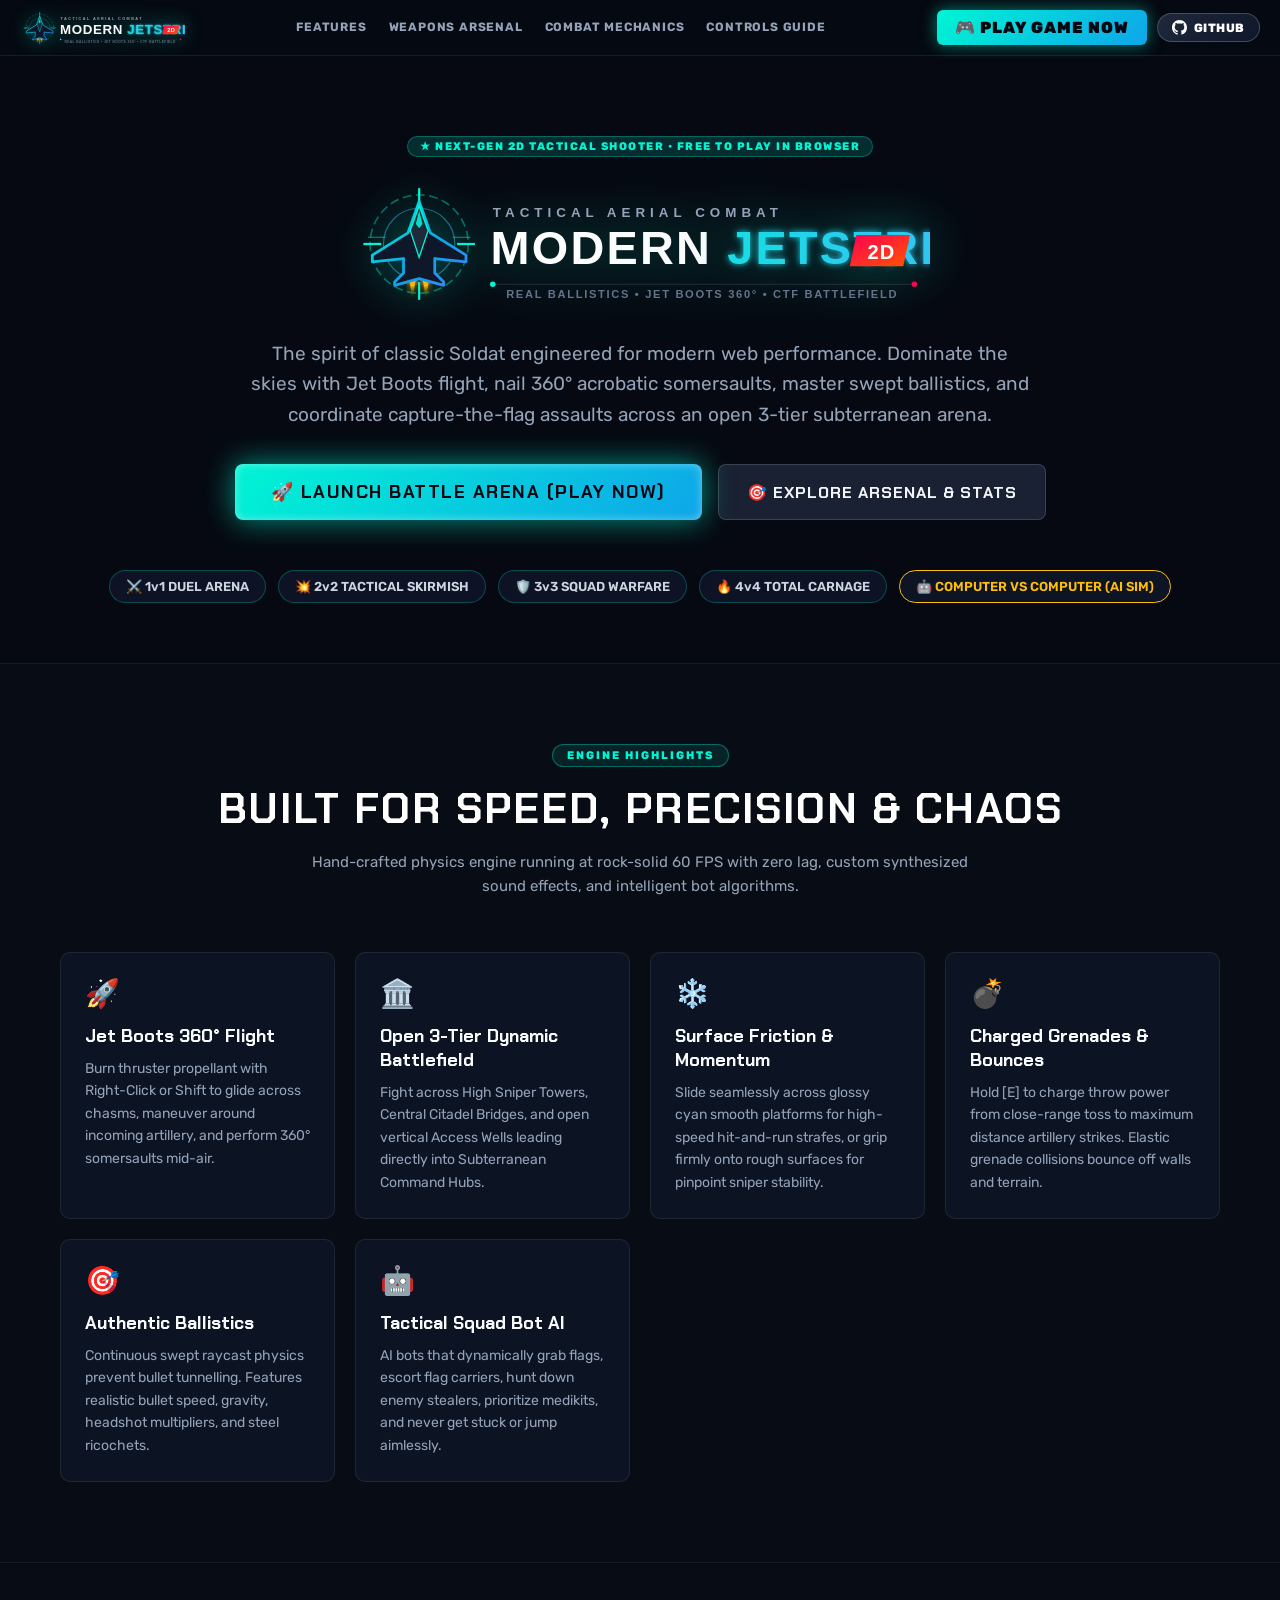
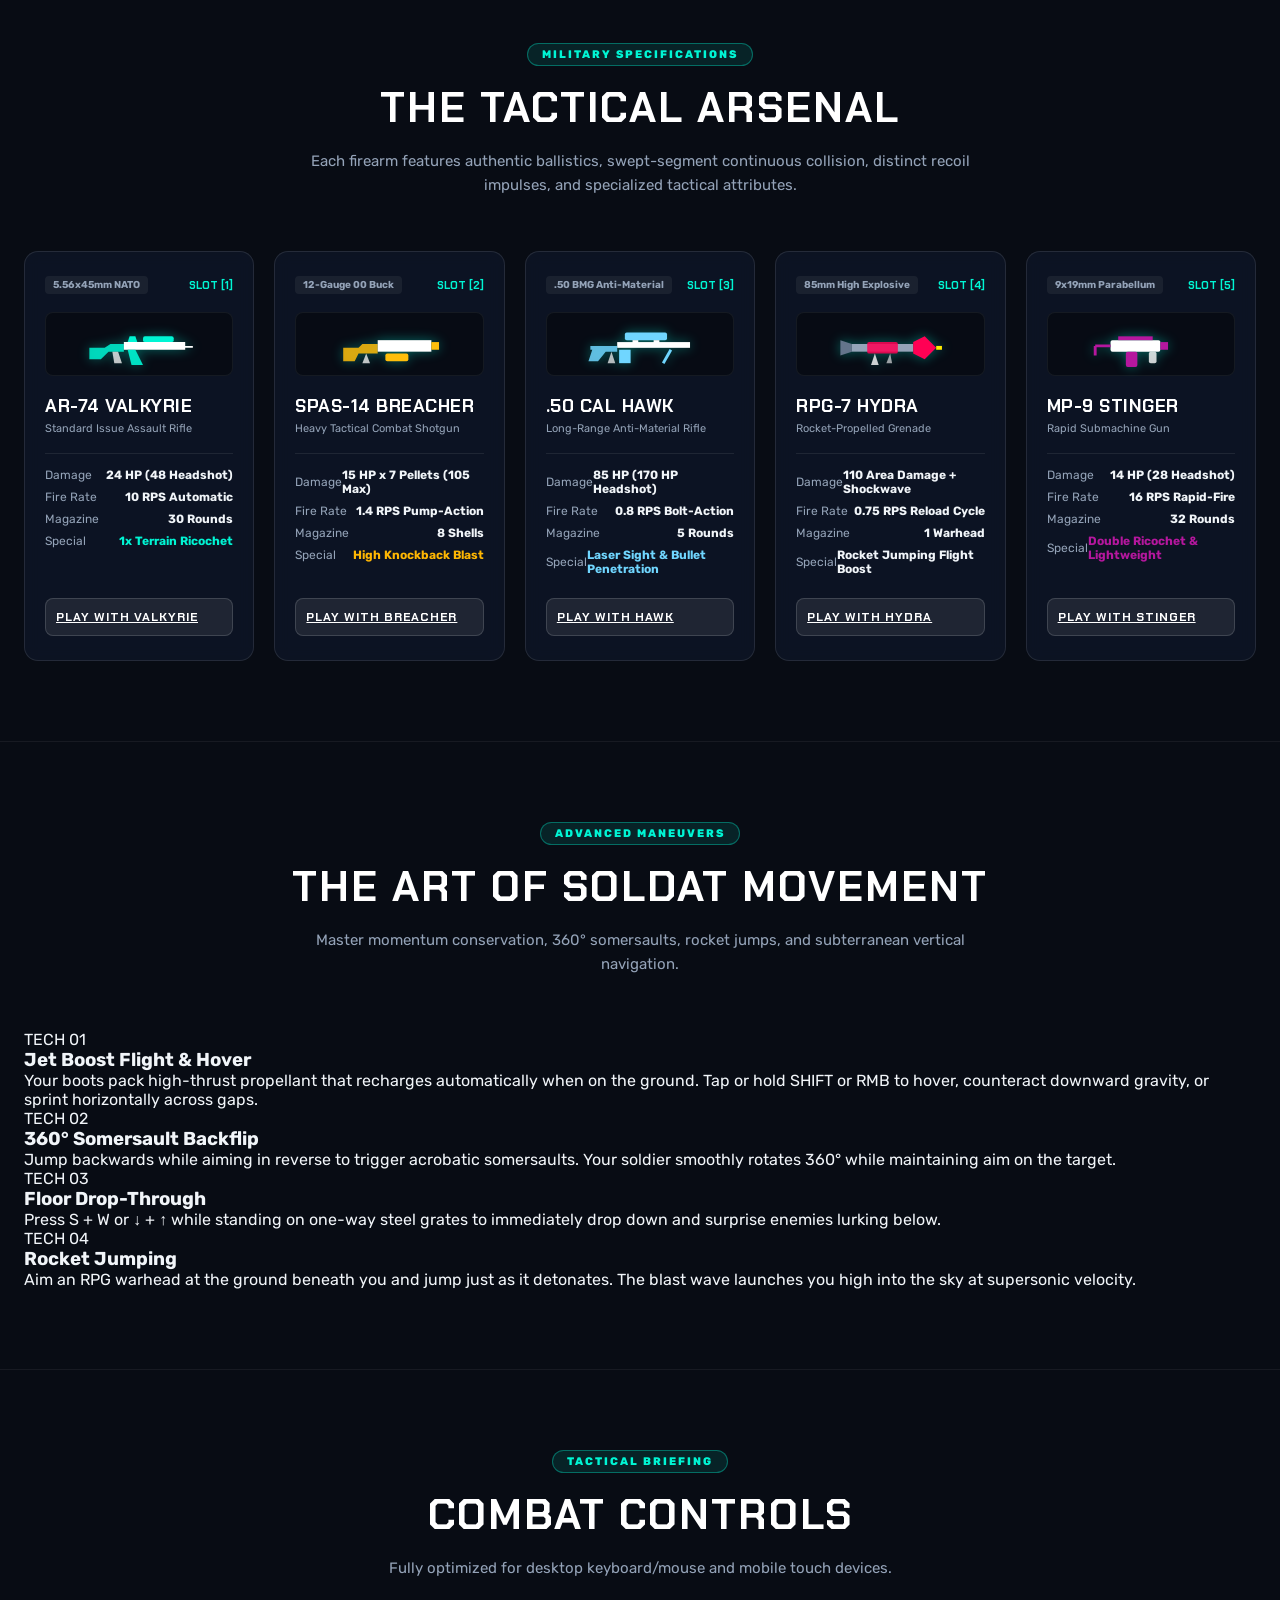
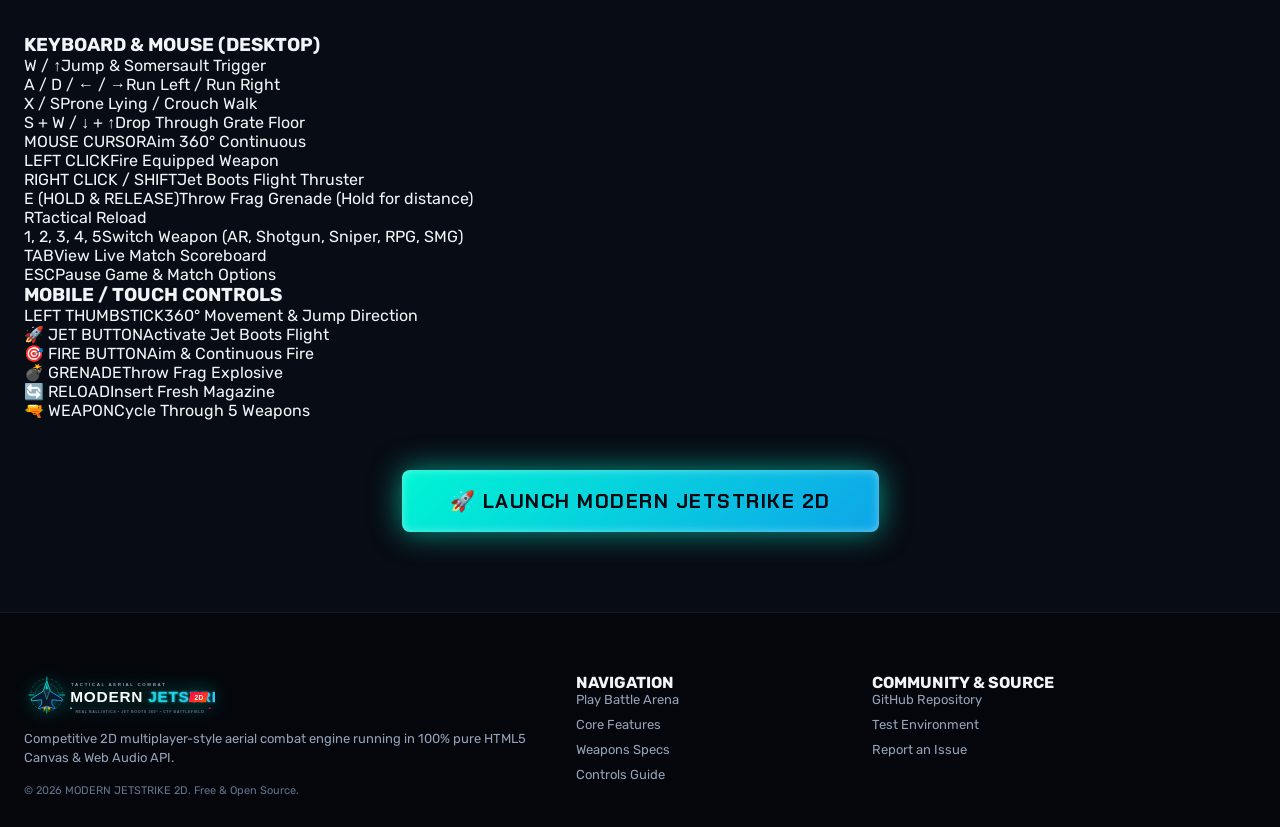
==== index.html @ 0e0c7973 "deploy: update with 5 living maps, flamethrower, foliage, dynamic crates, compact war room" ====
<!DOCTYPE html>
<html lang="en" dir="ltr">
  <head>
    <meta charset="UTF-8" />
    <meta name="viewport" content="width=device-width, initial-scale=1.0, maximum-scale=1.0, user-scalable=no" />
    <title>MODERN JETSTRIKE 2D | Official Home & Tactical CTF Portal</title>
    <meta name="description" content="Modern Jetstrike 2D: Fast-paced competitive 2D tactical shooter inspired by Soldat. Jet Boots flight, 360° somersaults, authentic ballistics, 3-tier subterranean arena, and squad CTF warfare." />
    <!-- Open Graph for Social & GitHub Sharing -->
    <meta property="og:title" content="MODERN JETSTRIKE 2D | Fast-Paced Tactical 2D CTF" />
    <meta property="og:description" content="Experience adrenaline-pumping 2D aerial combat with jet boots, real ballistics, dynamic grenade physics, and autonomous squad AI. Play instantly in browser." />
    <meta property="og:type" content="website" />
    <meta name="theme-color" content="#060911" />
    <link rel="icon" type="image/svg+xml" href="./favicon.svg" />
    <link rel="stylesheet" crossorigin href="./assets/style-Bw9QqUXB.css">
  </head>
  <body>
    <!-- Global Sticky Navigation Bar -->
    <header class="site-header">
      <div class="header-container">
        <a href="./index.html" class="brand-link" title="Modern Jetstrike 2D Portal">
          <img src="./modern-jetstrike-logo.svg" alt="Modern Jetstrike 2D" class="header-logo-img" />
        </a>

        <nav class="site-nav">
          <a href="#features" class="nav-link">FEATURES</a>
          <a href="#arsenal" class="nav-link">WEAPONS ARSENAL</a>
          <a href="#mechanics" class="nav-link">COMBAT MECHANICS</a>
          <a href="#controls" class="nav-link">CONTROLS GUIDE</a>
        </nav>

        <div class="header-actions">
          <a href="./play.html" class="play-now-header-btn" title="Launch Dedicated Game Arena">
            <span>🎮 PLAY GAME NOW</span>
          </a>
          <a href="https://github.com" target="_blank" rel="noopener noreferrer" class="github-pill" title="GitHub Project Repository">
            <svg class="gh-icon" viewBox="0 0 16 16" width="15" height="15" fill="currentColor">
              <path d="M8 0C3.58 0 0 3.58 0 8c0 3.54 2.29 6.53 5.47 7.59.4.07.55-.17.55-.38 0-.19-.01-.82-.01-1.49-2.01.37-2.53-.49-2.69-.94-.09-.23-.48-.94-.82-1.13-.28-.15-.68-.52-.01-.53.63-.01 1.08.58 1.23.82.72 1.21 1.87.87 2.33.66.07-.52.28-.87.51-1.07-1.78-.2-3.64-.89-3.64-3.95 0-.87.31-1.59.82-2.15-.08-.2-.36-1.02.08-2.12 0 0 .67-.21 2.2.82.64-.18 1.32-.27 2-.27.68 0 1.36.09 2 .27 1.53-1.04 2.2-.82 2.2-.82.44 1.1.16 1.92.08 2.12.51.56.82 1.27.82 2.15 0 3.07-1.87 3.75-3.65 3.95.29.25.54.73.54 1.48 0 1.07-.01 1.93-.01 2.2 0 .21.15.46.55.38A8.013 8.013 0 0016 8c0-4.42-3.58-8-8-8z"/>
            </svg>
            <span>GITHUB</span>
          </a>
        </div>
      </div>
    </header>

    <main id="app">
      <!-- HERO MARKETING SECTION -->
      <section class="portal-hero">
        <div class="badge-tag" style="margin-bottom: 20px;">★ NEXT-GEN 2D TACTICAL SHOOTER • FREE TO PLAY IN BROWSER</div>
        <div class="hero-brand-logo-wrap">
          <img src="./modern-jetstrike-logo.svg" alt="Modern Jetstrike 2D Logo" class="hero-main-logo" />
        </div>
        <p class="hero-subheading">
          The spirit of classic Soldat engineered for modern web performance. Dominate the skies with Jet Boots flight, nail 360° acrobatic somersaults, master swept ballistics, and coordinate capture-the-flag assaults across an open 3-tier subterranean arena.
        </p>

        <div class="hero-cta-group">
          <a href="./play.html" class="hero-play-cta">
            <span>🚀 LAUNCH BATTLE ARENA (PLAY NOW)</span>
          </a>
          <a href="#arsenal" class="hero-sec-cta">
            <span>🎯 EXPLORE ARSENAL & STATS</span>
          </a>
        </div>

        <div class="quick-launch-grid">
          <a href="./play.html" class="quick-chip">⚔️ 1v1 DUEL ARENA</a>
          <a href="./play.html" class="quick-chip">💥 2v2 TACTICAL SKIRMISH</a>
          <a href="./play.html" class="quick-chip">🛡️ 3v3 SQUAD WARFARE</a>
          <a href="./play.html" class="quick-chip">🔥 4v4 TOTAL CARNAGE</a>
          <a href="./play.html?mode=cvc" class="quick-chip" style="border-color: #ffbe0b; color: #ffbe0b;">🤖 COMPUTER VS COMPUTER (AI SIM)</a>
        </div>
      </section>

      <!-- SECTION 1: CORE FEATURES -->
      <section id="features" class="portal-section">
        <div class="section-inner">
          <div class="section-header">
            <span class="section-tag">ENGINE HIGHLIGHTS</span>
            <h2 class="section-title">BUILT FOR SPEED, PRECISION & CHAOS</h2>
            <p class="section-desc">Hand-crafted physics engine running at rock-solid 60 FPS with zero lag, custom synthesized sound effects, and intelligent bot algorithms.</p>
          </div>

          <div class="features-grid">
            <div class="feature-box">
              <div class="feature-icon-badge">🚀</div>
              <h3>Jet Boots 360° Flight</h3>
              <p>Burn thruster propellant with Right-Click or Shift to glide across chasms, maneuver around incoming artillery, and perform 360° somersaults mid-air.</p>
            </div>

            <div class="feature-box">
              <div class="feature-icon-badge">🏛️</div>
              <h3>Open 3-Tier Dynamic Battlefield</h3>
              <p>Fight across High Sniper Towers, Central Citadel Bridges, and open vertical Access Wells leading directly into Subterranean Command Hubs.</p>
            </div>

            <div class="feature-box">
              <div class="feature-icon-badge">❄️</div>
              <h3>Surface Friction & Momentum</h3>
              <p>Slide seamlessly across glossy cyan smooth platforms for high-speed hit-and-run strafes, or grip firmly onto rough surfaces for pinpoint sniper stability.</p>
            </div>

            <div class="feature-box">
              <div class="feature-icon-badge">💣</div>
              <h3>Charged Grenades & Bounces</h3>
              <p>Hold [E] to charge throw power from close-range toss to maximum distance artillery strikes. Elastic grenade collisions bounce off walls and terrain.</p>
            </div>

            <div class="feature-box">
              <div class="feature-icon-badge">🎯</div>
              <h3>Authentic Ballistics</h3>
              <p>Continuous swept raycast physics prevent bullet tunnelling. Features realistic bullet speed, gravity, headshot multipliers, and steel ricochets.</p>
            </div>

            <div class="feature-box">
              <div class="feature-icon-badge">🤖</div>
              <h3>Tactical Squad Bot AI</h3>
              <p>AI bots that dynamically grab flags, escort flag carriers, hunt down enemy stealers, prioritize medikits, and never get stuck or jump aimlessly.</p>
            </div>
          </div>
        </div>
      </section>

      <!-- SECTION 2: WEAPONS ARSENAL & BALLISTICS -->
      <section id="arsenal" class="portal-section">
        <div class="section-inner">
          <div class="section-header">
            <span class="section-tag">MILITARY SPECIFICATIONS</span>
            <h2 class="section-title">THE TACTICAL ARSENAL</h2>
            <p class="section-desc">Each firearm features authentic ballistics, swept-segment continuous collision, distinct recoil impulses, and specialized tactical attributes.</p>
          </div>

          <div class="arsenal-cards-grid">
            <!-- Weapon 1: Assault -->
            <div class="arsenal-showcase-card" data-weapon="assault">
              <div class="card-top">
                <span class="caliber-tag">5.56x45mm NATO</span>
                <span class="slot-badge">SLOT [1]</span>
              </div>
              <div class="card-logo-display">
                <svg class="showcase-svg assault-svg" viewBox="0 0 60 24" fill="none" xmlns="http://www.w3.org/2000/svg">
                  <path d="M4 14 L12 14 L15 12 L22 12 L22 16 L14 16 L10 20 L4 20 Z" fill="#00f5d4" opacity="0.85" />
                  <path d="M22 11 L54 11 L54 13 L58 13 L58 14 L54 14 L54 15 L22 15 Z" fill="#ffffff" />
                  <rect x="32" y="8" width="16" height="3" rx="1" fill="#00f5d4" />
                  <path d="M28 15 L32 23 L26 23 L24 15 Z" fill="#00f5d4" opacity="0.9" />
                  <path d="M19 16 L21 22 L17 22 L16 16 Z" fill="#ffffff" opacity="0.75" />
                  <path d="M24 11 L25 8 L28 8 L29 11 Z" fill="#00f5d4" />
                </svg>
              </div>
              <h3 class="wep-title">AR-74 VALKYRIE</h3>
              <p class="wep-type">Standard Issue Assault Rifle</p>
              <div class="specs-list">
                <div class="spec-row"><span>Damage</span><strong>24 HP (48 Headshot)</strong></div>
                <div class="spec-row"><span>Fire Rate</span><strong>10 RPS Automatic</strong></div>
                <div class="spec-row"><span>Magazine</span><strong>30 Rounds</strong></div>
                <div class="spec-row"><span>Special</span><strong class="highlight-cyan">1x Terrain Ricochet</strong></div>
              </div>
              <a href="./play.html" class="arsenal-select-btn">PLAY WITH VALKYRIE</a>
            </div>

            <!-- Weapon 2: Shotgun -->
            <div class="arsenal-showcase-card" data-weapon="shotgun">
              <div class="card-top">
                <span class="caliber-tag">12-Gauge 00 Buck</span>
                <span class="slot-badge">SLOT [2]</span>
              </div>
              <div class="card-logo-display">
                <svg class="showcase-svg shotgun-svg" viewBox="0 0 60 24" fill="none" xmlns="http://www.w3.org/2000/svg">
                  <path d="M6 14 L14 14 L16 12 L24 12 L24 17 L14 17 L12 21 L6 21 Z" fill="#ffbe0b" opacity="0.85" />
                  <rect x="24" y="10" width="28" height="6" fill="#ffffff" />
                  <rect x="28" y="17" width="12" height="4" rx="1" fill="#ffbe0b" />
                  <path d="M18 17 L20 22 L16 22 Z" fill="#ffffff" opacity="0.75" />
                  <rect x="52" y="11" width="4" height="4" fill="#ffbe0b" />
                </svg>
              </div>
              <h3 class="wep-title">SPAS-14 BREACHER</h3>
              <p class="wep-type">Heavy Tactical Combat Shotgun</p>
              <div class="specs-list">
                <div class="spec-row"><span>Damage</span><strong>15 HP x 7 Pellets (105 Max)</strong></div>
                <div class="spec-row"><span>Fire Rate</span><strong>1.4 RPS Pump-Action</strong></div>
                <div class="spec-row"><span>Magazine</span><strong>8 Shells</strong></div>
                <div class="spec-row"><span>Special</span><strong class="highlight-amber">High Knockback Blast</strong></div>
              </div>
              <a href="./play.html" class="arsenal-select-btn">PLAY WITH BREACHER</a>
            </div>

            <!-- Weapon 3: Sniper -->
            <div class="arsenal-showcase-card" data-weapon="sniper">
              <div class="card-top">
                <span class="caliber-tag">.50 BMG Anti-Material</span>
                <span class="slot-badge">SLOT [3]</span>
              </div>
              <div class="card-logo-display">
                <svg class="showcase-svg sniper-svg" viewBox="0 0 60 24" fill="none" xmlns="http://www.w3.org/2000/svg">
                  <rect x="18" y="11" width="38" height="3" fill="#ffffff" />
                  <path d="M4 13 L18 13 L18 16 L12 16 L8 21 L3 21 L5 15 L4 15 Z" fill="#70d6ff" opacity="0.85" />
                  <rect x="19" y="15" width="6" height="7" fill="#70d6ff" />
                  <path d="M15 16 L17 22 L13 22 Z" fill="#ffffff" opacity="0.7" />
                  <rect x="22" y="6" width="22" height="4" rx="1" fill="#70d6ff" />
                  <rect x="26" y="10" width="3" height="2" fill="#ffffff" />
                  <rect x="37" y="10" width="3" height="2" fill="#ffffff" />
                  <line x1="46" y1="15" x2="42" y2="22" stroke="#70d6ff" stroke-width="1.5" />
                </svg>
              </div>
              <h3 class="wep-title">.50 CAL HAWK</h3>
              <p class="wep-type">Long-Range Anti-Material Rifle</p>
              <div class="specs-list">
                <div class="spec-row"><span>Damage</span><strong>85 HP (170 HP Headshot)</strong></div>
                <div class="spec-row"><span>Fire Rate</span><strong>0.8 RPS Bolt-Action</strong></div>
                <div class="spec-row"><span>Magazine</span><strong>5 Rounds</strong></div>
                <div class="spec-row"><span>Special</span><strong class="highlight-blue">Laser Sight & Bullet Penetration</strong></div>
              </div>
              <a href="./play.html" class="arsenal-select-btn">PLAY WITH HAWK</a>
            </div>

            <!-- Weapon 4: Rocket -->
            <div class="arsenal-showcase-card" data-weapon="rocket">
              <div class="card-top">
                <span class="caliber-tag">85mm High Explosive</span>
                <span class="slot-badge">SLOT [4]</span>
              </div>
              <div class="card-logo-display">
                <svg class="showcase-svg rocket-svg" viewBox="0 0 60 24" fill="none" xmlns="http://www.w3.org/2000/svg">
                  <path d="M4 10 L10 12 L10 16 L4 18 Z" fill="#64748b" />
                  <rect x="10" y="12" width="32" height="4" fill="#94a3b8" />
                  <rect x="18" y="11" width="16" height="6" rx="1" fill="#ff0054" opacity="0.85" />
                  <path d="M22 17 L24 23 L20 23 Z" fill="#ffffff" opacity="0.8" />
                  <path d="M30 17 L31 22 L28 22 Z" fill="#ffffff" opacity="0.6" />
                  <path d="M42 11 L48 8 L54 14 L48 20 L42 17 Z" fill="#ff0054" />
                  <rect x="54" y="13" width="3" height="2" fill="#ffea00" />
                </svg>
              </div>
              <h3 class="wep-title">RPG-7 HYDRA</h3>
              <p class="wep-type">Rocket-Propelled Grenade</p>
              <div class="specs-list">
                <div class="spec-row"><span>Damage</span><strong>110 Area Damage + Shockwave</strong></div>
                <div class="spec-row"><span>Fire Rate</span><strong>0.75 RPS Reload Cycle</strong></div>
                <div class="spec-row"><span>Magazine</span><strong>1 Warhead</strong></div>
                <div class="spec-row"><span>Special</span><strong class="highlight-pink">Rocket Jumping Flight Boost</strong></div>
              </div>
              <a href="./play.html" class="arsenal-select-btn">PLAY WITH HYDRA</a>
            </div>

            <!-- Weapon 5: SMG -->
            <div class="arsenal-showcase-card" data-weapon="smg">
              <div class="card-top">
                <span class="caliber-tag">9x19mm Parabellum</span>
                <span class="slot-badge">SLOT [5]</span>
              </div>
              <div class="card-logo-display">
                <svg class="showcase-svg smg-svg" viewBox="0 0 60 24" fill="none" xmlns="http://www.w3.org/2000/svg">
                  <rect x="14" y="10" width="26" height="6" rx="1" fill="#ffffff" />
                  <rect x="18" y="8" width="18" height="2" fill="#b5179e" />
                  <path d="M6 13 L14 13 M6 13 L6 18" stroke="#b5179e" stroke-width="1.5" />
                  <rect x="22" y="16" width="6" height="8" rx="1" fill="#b5179e" />
                  <rect x="34" y="16" width="4" height="6" rx="1" fill="#ffffff" opacity="0.8" />
                  <rect x="40" y="11" width="4" height="4" fill="#b5179e" />
                </svg>
              </div>
              <h3 class="wep-title">MP-9 STINGER</h3>
              <p class="wep-type">Rapid Submachine Gun</p>
              <div class="specs-list">
                <div class="spec-row"><span>Damage</span><strong>14 HP (28 Headshot)</strong></div>
                <div class="spec-row"><span>Fire Rate</span><strong>16 RPS Rapid-Fire</strong></div>
                <div class="spec-row"><span>Magazine</span><strong>32 Rounds</strong></div>
                <div class="spec-row"><span>Special</span><strong class="highlight-purple">Double Ricochet & Lightweight</strong></div>
              </div>
              <a href="./play.html" class="arsenal-select-btn">PLAY WITH STINGER</a>
            </div>
          </div>
        </div>
      </section>

      <!-- SECTION 3: SOLDAT MECHANICS & MOVEMENT -->
      <section id="mechanics" class="portal-section alternate-bg">
        <div class="section-inner">
          <div class="section-header">
            <span class="section-tag">ADVANCED MANEUVERS</span>
            <h2 class="section-title">THE ART OF SOLDAT MOVEMENT</h2>
            <p class="section-desc">Master momentum conservation, 360° somersaults, rocket jumps, and subterranean vertical navigation.</p>
          </div>

          <div class="mechanics-grid">
            <div class="mechanic-card">
              <div class="mech-header">
                <span class="mech-badge">TECH 01</span>
                <h3>Jet Boost Flight & Hover</h3>
              </div>
              <p>Your boots pack high-thrust propellant that recharges automatically when on the ground. Tap or hold <span class="key-pill">SHIFT</span> or <span class="key-pill">RMB</span> to hover, counteract downward gravity, or sprint horizontally across gaps.</p>
            </div>

            <div class="mechanic-card">
              <div class="mech-header">
                <span class="mech-badge">TECH 02</span>
                <h3>360° Somersault Backflip</h3>
              </div>
              <p>Jump backwards while aiming in reverse to trigger acrobatic somersaults. Your soldier smoothly rotates 360° while maintaining aim on the target.</p>
            </div>

            <div class="mechanic-card">
              <div class="mech-header">
                <span class="mech-badge">TECH 03</span>
                <h3>Floor Drop-Through</h3>
              </div>
              <p>Press <span class="key-pill">S</span> + <span class="key-pill">W</span> or <span class="key-pill">↓</span> + <span class="key-pill">↑</span> while standing on one-way steel grates to immediately drop down and surprise enemies lurking below.</p>
            </div>

            <div class="mechanic-card">
              <div class="mech-header">
                <span class="mech-badge">TECH 04</span>
                <h3>Rocket Jumping</h3>
              </div>
              <p>Aim an RPG warhead at the ground beneath you and jump just as it detonates. The blast wave launches you high into the sky at supersonic velocity.</p>
            </div>
          </div>
        </div>
      </section>

      <!-- SECTION 4: CONTROLS GUIDE -->
      <section id="controls" class="portal-section">
        <div class="section-inner">
          <div class="section-header">
            <span class="section-tag">TACTICAL BRIEFING</span>
            <h2 class="section-title">COMBAT CONTROLS</h2>
            <p class="section-desc">Fully optimized for desktop keyboard/mouse and mobile touch devices.</p>
          </div>

          <div class="controls-master-grid">
            <div class="control-cat-box">
              <h3 class="cat-title">KEYBOARD & MOUSE (DESKTOP)</h3>
              <div class="cat-list">
                <div class="control-row"><span class="k-bind">W / ↑</span><span>Jump & Somersault Trigger</span></div>
                <div class="control-row"><span class="k-bind">A / D / ← / →</span><span>Run Left / Run Right</span></div>
                <div class="control-row"><span class="k-bind">X / S</span><span>Prone Lying / Crouch Walk</span></div>
                <div class="control-row"><span class="k-bind">S + W / ↓ + ↑</span><span>Drop Through Grate Floor</span></div>
                <div class="control-row"><span class="k-bind">MOUSE CURSOR</span><span>Aim 360° Continuous</span></div>
                <div class="control-row"><span class="k-bind">LEFT CLICK</span><span>Fire Equipped Weapon</span></div>
                <div class="control-row"><span class="k-bind">RIGHT CLICK / SHIFT</span><span>Jet Boots Flight Thruster</span></div>
                <div class="control-row"><span class="k-bind">E (HOLD & RELEASE)</span><span>Throw Frag Grenade (Hold for distance)</span></div>
                <div class="control-row"><span class="k-bind">R</span><span>Tactical Reload</span></div>
                <div class="control-row"><span class="k-bind">1, 2, 3, 4, 5</span><span>Switch Weapon (AR, Shotgun, Sniper, RPG, SMG)</span></div>
                <div class="control-row"><span class="k-bind">TAB</span><span>View Live Match Scoreboard</span></div>
                <div class="control-row"><span class="k-bind">ESC</span><span>Pause Game & Match Options</span></div>
              </div>
            </div>

            <div class="control-cat-box">
              <h3 class="cat-title">MOBILE / TOUCH CONTROLS</h3>
              <div class="cat-list">
                <div class="control-row"><span class="k-bind">LEFT THUMBSTICK</span><span>360° Movement & Jump Direction</span></div>
                <div class="control-row"><span class="k-bind">🚀 JET BUTTON</span><span>Activate Jet Boots Flight</span></div>
                <div class="control-row"><span class="k-bind">🎯 FIRE BUTTON</span><span>Aim & Continuous Fire</span></div>
                <div class="control-row"><span class="k-bind">💣 GRENADE</span><span>Throw Frag Explosive</span></div>
                <div class="control-row"><span class="k-bind">🔄 RELOAD</span><span>Insert Fresh Magazine</span></div>
                <div class="control-row"><span class="k-bind">🔫 WEAPON</span><span>Cycle Through 5 Weapons</span></div>
              </div>
            </div>
          </div>

          <!-- Bottom CTA to Play -->
          <div style="text-align: center; margin-top: 50px;">
            <a href="./play.html" class="hero-play-cta" style="font-size: 20px; padding: 18px 48px;">
              <span>🚀 LAUNCH MODERN JETSTRIKE 2D</span>
            </a>
          </div>
        </div>
      </section>
    </main>

    <!-- Footer -->
    <footer class="site-footer">
      <div class="footer-container">
        <div class="footer-brand-col">
          <img src="./modern-jetstrike-logo.svg" alt="Modern Jetstrike 2D" class="header-logo-img" style="height: 44px; margin-bottom: 12px;" />
          <p class="footer-subtext">Competitive 2D multiplayer-style aerial combat engine running in 100% pure HTML5 Canvas & Web Audio API.</p>
          <span class="copyright-tag">© 2026 MODERN JETSTRIKE 2D. Free & Open Source.</span>
        </div>

        <div class="footer-links-col">
          <h4>NAVIGATION</h4>
          <div class="links-col">
            <a href="./play.html">Play Battle Arena</a>
            <a href="#features">Core Features</a>
            <a href="#arsenal">Weapons Specs</a>
            <a href="#controls">Controls Guide</a>
          </div>
        </div>

        <div class="footer-links-col">
          <h4>COMMUNITY & SOURCE</h4>
          <div class="links-col">
            <a href="https://github.com" target="_blank" rel="noopener noreferrer">GitHub Repository</a>
            <a href="./play.html">Test Environment</a>
            <a href="#">Report an Issue</a>
          </div>
        </div>
      </div>
    </footer>
  </body>
</html>
---- assets/style-Bw9QqUXB.css ----
@import "https://fonts.googleapis.com/css2?family=Chakra+Petch:wght@400;600;700&family=Rubik:wght@400;500;700;900&display=swap";*{box-sizing:border-box;-webkit-user-select:none;user-select:none;margin:0;padding:0}body,html{scroll-behavior:smooth;color:#f1f5f9;background-color:#060911;width:100%;min-height:100%;font-family:Rubik,Segoe UI,sans-serif;overflow:hidden auto}#app{width:100%;min-height:100vh;position:relative}.site-header{-webkit-backdrop-filter:blur(14px);z-index:1000;background:#060911f0;border-bottom:1px solid #ffffff14;width:100%;height:56px;position:sticky;top:0;left:0}.header-container{justify-content:space-between;align-items:center;max-width:1440px;height:100%;margin:0 auto;padding:0 20px;display:flex}.brand-link{color:#fff;align-items:center;gap:10px;text-decoration:none;display:flex}.brand-icon{color:#00f5d4;filter:drop-shadow(0 0 10px #00f5d4b3);font-size:20px}.brand-name{letter-spacing:1.5px;font-family:Chakra Petch,sans-serif;font-size:17px;font-weight:900}.brand-name .accent-text{color:#00f5d4}.brand-tag{color:#00f5d4;letter-spacing:.5px;background:#00f5d41f;border:1px solid #00f5d466;border-radius:4px;padding:2px 7px;font-size:10px;font-weight:700}.site-nav{gap:22px;display:flex}.nav-link{color:#94a3b8;letter-spacing:.8px;border-bottom:2px solid #0000;padding:6px 0;font-size:12px;font-weight:700;text-decoration:none;transition:all .2s}.nav-link:hover,.nav-link.active{color:#00f5d4;border-bottom-color:#00f5d4}.header-actions{align-items:center;gap:10px;display:flex}.header-pill{color:#00f5d4;cursor:pointer;background:#0f172ad9;border:1px solid #ffffff26;border-radius:20px;padding:6px 14px;font-size:12px;font-weight:700;transition:all .2s}.header-pill:hover{background:#1e293bf2;border-color:#00f5d4;transform:translateY(-1px)}.header-pill.danger{color:#ff0054;border-color:#ff00544d}.header-pill.danger:hover{background:#ff005433;border-color:#ff0054}.header-pill.muted{color:#94a3b8;border-color:#ffffff14}.github-pill{color:#fff;letter-spacing:.5px;background:linear-gradient(135deg,#1e293b 0%,#0f172a 100%);border:1px solid #fff3;border-radius:20px;align-items:center;gap:7px;padding:6px 14px;font-size:12px;font-weight:800;text-decoration:none;transition:all .2s;display:flex}.github-pill:hover{border-color:#00f5d4;transform:translateY(-1px);box-shadow:0 0 16px #00f5d44d}.arena-section{background:#000;width:100%;height:calc(100vh - 56px);min-height:560px;position:relative;overflow:hidden}canvas#game-canvas{cursor:crosshair;width:100%;height:100%;display:block;position:absolute;top:0;left:0}.top-hud-bar{z-index:50;gap:10px;display:flex;position:absolute;top:16px;right:16px}.hud-pill{color:#00f5d4;cursor:pointer;-webkit-backdrop-filter:blur(8px);backdrop-filter:blur(8px);background:#0f172ad9;border:1px solid #ffffff26;border-radius:20px;padding:8px 16px;font-size:13px;font-weight:700;transition:all .2s}.hud-pill:hover{background:#1e293bf2;border-color:#00f5d4;transform:translateY(-1px)}.hud-pill.danger{color:#ff0054;border-color:#ff00544d}.hud-pill.danger:hover{background:#ff005433;border-color:#ff0054}.hud-pill.muted{color:#94a3b8;border-color:#ffffff14}.modal-actions{gap:14px;display:flex}.cta-button.danger{background:linear-gradient(135deg,#d90429 0%,#ff0054 100%);box-shadow:0 8px 25px #ff005459}.cta-button.secondary{color:#fff;box-shadow:none;background:#1e293bcc;border:1px solid #ffffff26}.cta-button.secondary:hover{background:#334155f2}.badge-tag.warning{color:#ff0054;background:#ff005426;border-color:#ff005459}.text-warning{color:#ff0054;text-shadow:0 0 25px #ff005480}.touch-overlay{pointer-events:none;z-index:40;width:100%;height:100%;position:absolute;top:0;left:0}.touch-zone{pointer-events:auto;width:180px;height:180px;position:absolute;bottom:20px}#touch-left-zone{justify-content:center;align-items:center;display:flex;left:20px}#touch-right-zone{width:220px;height:220px;right:20px}.stick-base{background:#0f172a66;border:2px solid #00f5d44d;border-radius:50%;justify-content:center;align-items:center;width:130px;height:130px;display:flex;position:relative}.stick-knob{pointer-events:none;background:radial-gradient(circle,#00f5d4,#0077b6);border-radius:50%;width:54px;height:54px;position:absolute;transform:translate(0);box-shadow:0 0 15px #00f5d499}.touch-btn-cluster{width:100%;height:100%;position:relative}.t-btn{color:#fff;cursor:pointer;touch-action:none;-webkit-user-select:none;user-select:none;-webkit-backdrop-filter:blur(4px);backdrop-filter:blur(4px);background:#0f172ab3;border:2px solid #fff3;border-radius:50%;justify-content:center;align-items:center;font-size:20px;transition:transform .1s,background .1s;display:flex;position:absolute}.t-btn:active{background:#00f5d466;transform:scale(.92)}.t-fire{background:radial-gradient(circle,#ff0054,#9d0208);border-color:#ff0054;width:80px;height:80px;font-size:14px;font-weight:900;bottom:10px;right:10px;box-shadow:0 0 15px #ff005480}.t-jet{background:#00b4d866;border-color:#00f5d4;width:60px;height:60px;bottom:95px;right:25px}.t-grenade{border-color:#ffb703;width:55px;height:55px;bottom:25px;right:100px}.t-reload{width:48px;height:48px;top:15px;right:35px}.t-weapon{border-color:#00f5d4;width:50px;height:50px;top:25px;left:20px}.overlay-container{-webkit-backdrop-filter:blur(12px);backdrop-filter:blur(12px);z-index:100;background:#080c14d9;justify-content:center;align-items:center;width:100%;height:100%;display:flex;position:absolute;top:0;left:0}.glass-panel{background:linear-gradient(145deg,#111827f0,#0f172afa);border:1px solid #ffffff24;border-radius:18px;box-shadow:0 25px 60px #000000b3,0 0 35px #00f5d41f}.menu-card.no-scroll{flex-direction:column;gap:clamp(10px,1.6vh,16px);width:min(92vw,1060px);max-height:88vh;padding:clamp(16px,2.6vh,28px) clamp(20px,2.8vw,36px);display:flex;overflow:hidden}.menu-card.compact-warroom{box-sizing:border-box;flex-direction:column;gap:8px;width:min(94vw,1080px);max-height:92vh;padding:12px 20px;display:flex;overflow:hidden;box-shadow:0 20px 60px #000000d9,0 0 35px #00f5d41f}.warroom-header{border-bottom:1px solid #ffffff14;justify-content:space-between;align-items:center;padding-bottom:6px;display:flex}.brand-badge-box{align-items:center;gap:10px;display:flex}.live-status-dot{background:#00f5d4;border-radius:50%;width:8px;height:8px;box-shadow:0 0 10px #00f5d4}.warroom-title{color:#fff;letter-spacing:1px;margin:0;font-family:Chakra Petch,sans-serif;font-size:20px;font-weight:900;line-height:1}.warroom-title span{color:#00f5d4}.warroom-tag{letter-spacing:1px;color:#00f5d4;background:#00f5d41f;border:1px solid #00f5d440;border-radius:6px;padding:2px 8px;font-size:10px;font-weight:800}.profile-pill-compact{color:#ffbe0b;background:#ffbe0b1a;border:1px solid #ffbe0b40;border-radius:12px;gap:8px;padding:3px 10px;font-size:11px;font-weight:700;display:flex}.warroom-grid{grid-template-columns:1fr 1.05fr 1fr;align-items:start;gap:12px;display:grid}.warroom-col{flex-direction:column;gap:6px;display:flex}.setup-group{flex-direction:column;gap:4px;display:flex}.group-title{color:#94a3b8;letter-spacing:.5px;text-transform:uppercase;font-size:10.5px;font-weight:700}.mode-group-compact{grid-template-columns:1fr 1fr;gap:6px;display:grid}.mode-group-compact .menu-btn{border-radius:8px;padding:6px 4px}.mode-group-compact .btn-top{font-size:11px;font-weight:700}.mode-group-compact .btn-sub{font-size:9px}.grid-4-pills{grid-template-columns:repeat(4,1fr);gap:5px;display:grid}.grid-4-pills .menu-btn{border-radius:6px;padding:6px 2px;font-size:11px;font-weight:800}.grid-3-pills{grid-template-columns:repeat(3,1fr);gap:5px;display:grid}.grid-3-pills .menu-btn{border-radius:6px;padding:6px 2px;font-size:11px;font-weight:800}.vol-row-compact{grid-template-columns:1fr 1fr;gap:6px;display:grid}.volume-slider-compact{color:#cbd5e1;background:#0f172a80;border:1px solid #ffffff14;border-radius:6px;flex-direction:column;gap:2px;padding:4px 6px;font-size:10px;display:flex}.volume-slider-compact b{color:#00f5d4}.volume-slider-compact .vol-slider{width:100%;height:4px}.map-selector-grid{grid-template-columns:1fr 1fr;gap:5px;display:grid}.map-card-pill{cursor:pointer;text-align:left;-webkit-user-select:none;user-select:none;background:#0f172ab3;border:1px solid #ffffff1a;border-radius:8px;align-items:center;gap:7px;padding:6px 8px;transition:all .15s;display:flex}.map-card-pill:hover{background:#1e293bcc;border-color:#00f5d466;transform:translateY(-1px)}.map-card-pill.active{background:linear-gradient(135deg,#00f5d426,#00b4d840);border:1.5px solid #00f5d4;box-shadow:0 0 10px #00f5d440}.map-card-pill .map-icon{font-size:16px}.map-card-pill .map-text{flex-direction:column;display:flex}.map-card-pill .map-text strong{color:#fff;font-family:Chakra Petch,sans-serif;font-size:10px;font-weight:700;line-height:1.1}.map-card-pill .map-text small{color:#94a3b8;font-size:8.5px}.weapons-arsenal-compact{grid-template-columns:1fr;gap:3.5px;display:grid}.weapons-arsenal-compact .weapon-compact-card{cursor:pointer;background:#0f172a99;border:1px solid #ffffff14;border-radius:6px;align-items:center;gap:7px;padding:3.5px 8px;transition:all .15s;display:flex}.weapons-arsenal-compact .weapon-compact-card:hover{background:#1e293bb3;border-color:#00f5d466}.weapons-arsenal-compact .weapon-compact-card.active{background:#00f5d424;border-color:#00f5d4;box-shadow:0 0 8px #00f5d440}.weapons-arsenal-compact .w-badge{color:#fff;background:#334155;border-radius:4px;justify-content:center;align-items:center;width:15px;height:15px;font-size:9px;font-weight:800;display:flex}.weapons-arsenal-compact .weapon-compact-card.active .w-badge{color:#0b1329;background:#00f5d4}.weapons-arsenal-compact .w-name{color:#e2e8f0;font-size:10.5px;font-weight:700}.weapons-arsenal-compact .default-tag{color:#00f5d4;margin-left:auto;font-size:8.5px;font-weight:700}.controls-ticker-compact{flex-wrap:wrap;gap:4px;display:flex}.controls-ticker-compact span{color:#cbd5e1;background:#ffffff0d;border:1px solid #ffffff1a;border-radius:4px;padding:1.5px 5px;font-size:8.5px}.controls-ticker-compact kbd{color:#00f5d4;margin-right:2px;font-weight:800}.warroom-footer{border-top:1px solid #ffffff14;justify-content:space-between;align-items:center;margin-top:2px;padding-top:6px;display:flex}.warroom-status{color:#94a3b8;letter-spacing:.5px;align-items:center;gap:8px;font-size:10.5px;font-weight:700;display:flex}.warroom-status .status-indicator{background:#06d6a0;border-radius:50%;width:7px;height:7px;box-shadow:0 0 8px #06d6a0}.warroom-launch-btn{letter-spacing:1px;width:auto;min-width:250px;padding:8px 22px;font-family:Chakra Petch,sans-serif;font-size:13.5px;font-weight:900}.menu-header{text-align:center}.badge-tag{letter-spacing:1.5px;color:#00f5d4;background:#00f5d426;border:1px solid #00f5d44d;border-radius:12px;margin-bottom:4px;padding:3px 12px;font-size:11px;font-weight:800;display:inline-block}.game-title{letter-spacing:2px;color:#fff;text-transform:uppercase;text-shadow:0 0 20px #00f5d44d;font-family:Chakra Petch,sans-serif;font-size:clamp(26px,3.8vh,38px);font-weight:900;line-height:1.1}.game-title span{color:#00f5d4}.game-subtitle{color:#94a3b8;margin-top:2px;font-size:clamp(12px,1.4vh,13px)}.menu-grid{grid-template-columns:1.15fr 1fr;align-items:stretch;gap:clamp(14px,2.2vw,26px);display:grid}.menu-col{flex-direction:column;justify-content:space-between;gap:clamp(8px,1.5vh,14px);display:flex}.setup-section{flex-direction:column;gap:6px;display:flex}.section-label{color:#cbd5e1;letter-spacing:.5px;font-size:12px;font-weight:700}.mode-group{grid-template-columns:1fr 1fr;gap:8px;display:grid}.size-group{grid-template-columns:repeat(4,1fr);gap:8px;display:grid}.diff-group{grid-template-columns:repeat(3,1fr);gap:8px;display:grid}.menu-btn,.choice-btn{color:#e2e8f0;cursor:pointer;background:#1e293b99;border:1px solid #ffffff1a;border-radius:10px;flex-direction:column;align-items:center;gap:2px;padding:clamp(8px,1.2vh,12px) 6px;transition:all .2s;display:flex}.menu-btn:hover,.choice-btn:hover{background:#334155b3;border-color:#00f5d466;transform:translateY(-2px)}.menu-btn.active,.choice-btn.active{color:#fff;background:linear-gradient(145deg,#00b4d840,#00f5d426);border:2px solid #00f5d4;box-shadow:0 0 14px #00f5d440}.menu-btn .btn-top,.choice-btn .title{font-family:Chakra Petch,sans-serif;font-size:13px;font-weight:700}.menu-btn .btn-sub,.choice-btn .desc{color:#94a3b8;font-size:10px}.mode-btn.cvc-highlight.active{border-color:#ffbe0b;box-shadow:0 0 16px #ffbe0b66}.mode-btn.cvc-highlight.active .btn-top{color:#ffbe0b}.weapons-grid-compact{flex-direction:column;gap:5px;display:flex}.weapon-compact-card{cursor:pointer;-webkit-user-select:none;user-select:none;background:#0f172a99;border:1px solid #ffffff14;border-radius:8px;align-items:center;gap:10px;padding:6px 10px;transition:all .15s;display:flex;position:relative}.weapon-compact-card:hover{background:#1e293bb3;border-color:#00f5d466;transform:translate(2px)}.weapon-compact-card.active{background:#00f5d424;border-color:#00f5d4;box-shadow:0 0 10px #00f5d440}.weapon-compact-card.active .w-badge{color:#0f172a;background:#00f5d4;box-shadow:0 0 8px #00f5d499}.weapon-compact-card .default-tag{color:#64748b;text-transform:uppercase;letter-spacing:.5px;border:1px solid #ffffff1a;border-radius:4px;flex-shrink:0;margin-left:auto;padding:2px 7px;font-size:10px;font-weight:800;transition:all .15s}.weapon-compact-card.active .default-tag{color:#00f5d4;background:#00f5d42e;border-color:#00f5d4;font-weight:900}.w-badge{color:#0f172a;background:#00f5d4;border-radius:4px;flex-shrink:0;justify-content:center;align-items:center;width:20px;height:20px;font-size:11px;font-weight:900;display:inline-flex}.w-logo-wrap{background:#00000073;border:1px solid #ffffff14;border-radius:4px;flex-shrink:0;justify-content:center;align-items:center;width:44px;height:24px;padding:2px 4px;display:flex}.weapon-svg{object-fit:contain;filter:drop-shadow(0 0 3px #00f5d459);width:100%;height:100%}.w-details{flex-direction:column;display:flex}.w-details strong{color:#fff;font-size:12px}.w-details span{color:#94a3b8;font-size:10px}.controls-guide-compact{background:#0f172a80;border:1px solid #ffffff14;border-radius:10px;grid-template-columns:repeat(2,1fr);gap:6px;padding:8px 12px;display:grid}.guide-item{color:#cbd5e1;align-items:center;gap:6px;font-size:11px;display:flex}.guide-item .k{color:#00f5d4;letter-spacing:.5px;white-space:nowrap;background:#ffffff1f;border:1px solid #fff3;border-radius:4px;padding:2px 6px;font-size:10px;font-weight:700;display:inline-block}.launch-box{margin-top:auto}.cta-button{color:#080c14;cursor:pointer;background:linear-gradient(135deg,#00b4d8 0%,#00f5d4 100%);border:none;border-radius:12px;flex-direction:column;align-items:center;gap:2px;width:100%;padding:clamp(12px,1.8vh,16px) 20px;transition:all .25s cubic-bezier(.4,0,.2,1);display:flex;box-shadow:0 8px 25px #00f5d44d}.cta-button:hover{filter:brightness(1.1);transform:translateY(-2px);box-shadow:0 12px 30px #00f5d480}.cta-button:active{transform:translateY(1px)}.cta-button .btn-text{letter-spacing:1px;font-family:Chakra Petch,sans-serif;font-size:clamp(16px,2.2vh,20px);font-weight:800}.cta-button .btn-sub{opacity:.85;font-size:11px;font-weight:600}.modal-card{text-align:center;flex-direction:column;gap:20px;width:90%;max-width:520px;padding:36px;display:flex}.modal-title{letter-spacing:2px;font-family:Chakra Petch,sans-serif;font-size:42px;font-weight:900}.text-victory{color:#00f5d4;text-shadow:0 0 25px #00f5d480}.text-defeat{color:#ff0054;text-shadow:0 0 25px #ff005480}.modal-subtitle{color:#cbd5e1;font-size:15px}.score-display{background:#0f172ab3;border-radius:12px;justify-content:center;align-items:center;gap:24px;padding:16px;display:flex}.score-team{font-size:22px;font-weight:800}.score-team.blue{color:#00b4d8}.score-team.red{color:#e63946}.score-team span{font-size:36px}.score-divider{color:#64748b;font-size:28px}.stats-summary{background:#1e293b80;border-radius:10px;justify-content:space-around;padding:12px;font-size:14px;display:flex}.stat-item strong{color:#00f5d4;font-size:16px}.reward-card{text-align:left;background:#0f172ad9;border:1px solid #ffffff1f;border-radius:14px;flex-direction:column;gap:12px;padding:16px 20px;display:flex}.reward-card.victory-reward{border-color:#00f5d466;box-shadow:0 0 20px #00f5d426}.reward-card.defeat-reward{border-color:#ff005459;box-shadow:0 0 20px #ff00541f}.reward-header{justify-content:space-between;align-items:center;display:flex}.reward-badge{letter-spacing:1px;text-transform:uppercase;color:#00f5d4;font-family:Chakra Petch,sans-serif;font-size:13px;font-weight:900}.reward-card.defeat-reward .reward-badge{color:#ffb703}.rank-up-badge{color:#0f172a;background:#ffb703;border-radius:6px;padding:2px 8px;font-size:11px;font-weight:900;animation:1s infinite alternate pulse}.reward-amounts{gap:12px;display:flex}.reward-pill{text-align:center;letter-spacing:.5px;border-radius:8px;flex:1;padding:8px 12px;font-family:Chakra Petch,sans-serif;font-size:18px;font-weight:900}.reward-pill.xp{color:#00f5d4;background:#00f5d426;border:1px solid #00f5d466}.reward-pill.credits{color:#ffb703;background:#ffb70326;border:1px solid #ffb70366}.career-progress{flex-direction:column;gap:6px;margin-top:4px;display:flex}.career-rank-text{color:#cbd5e1;justify-content:space-between;font-size:12px;font-weight:800;display:flex}.career-bar-track{background:#ffffff1a;border-radius:4px;width:100%;height:8px;overflow:hidden}.career-bar-fill{background:linear-gradient(90deg,#00b4d8,#00f5d4);border-radius:4px;height:100%;transition:width .6s cubic-bezier(.4,0,.2,1)}.career-total-credits{color:#94a3b8;margin-top:2px;font-size:11px}.career-total-credits strong{color:#ffb703}.menu-top-strip{justify-content:space-between;align-items:center;width:100%;display:flex}.player-profile-pill{background:#0f172ab3;border:1px solid #ffffff1f;border-radius:20px;align-items:center;gap:8px;padding:4px 10px;font-size:11px;font-weight:800;display:flex}#profile-rank-tag{color:#00f5d4;letter-spacing:.5px}#profile-credits-tag{color:#ffb703;border-left:1px solid #ffffff26;padding-left:8px}@media (width<=900px){.menu-grid{grid-template-columns:1fr;gap:10px}.menu-card.no-scroll{max-height:94vh;overflow-y:auto}}@media (height<=720px){.menu-card.no-scroll{gap:6px;padding:10px 18px}.badge-tag{margin-bottom:2px;padding:2px 8px;font-size:10px}.game-title{font-size:24px}.game-subtitle{display:none}.weapons-grid-compact{gap:3px}.weapon-compact-card{padding:4px 8px}.choice-btn{padding:6px 4px}.choice-btn .title{font-size:11px}.choice-btn .desc{display:none}}.portal-section{background:#080c14;border-top:1px solid #ffffff0f;padding:80px 24px}.portal-section.dark-alt{background:#060910}.section-inner{max-width:1320px;margin:0 auto}.section-header{text-align:center;margin-bottom:54px}.section-tag{color:#00f5d4;letter-spacing:2px;text-transform:uppercase;background:#00f5d41a;border:1px solid #00f5d459;border-radius:20px;margin-bottom:14px;padding:4px 14px;font-size:11px;font-weight:800;display:inline-block}.section-title{letter-spacing:2px;color:#fff;margin-bottom:14px;font-family:Chakra Petch,sans-serif;font-size:clamp(28px,4vw,42px);font-weight:900}.section-desc{color:#94a3b8;max-width:680px;margin:0 auto;font-size:15px;line-height:1.6}.arsenal-cards-grid{grid-template-columns:repeat(auto-fit,minmax(230px,1fr));gap:20px;display:grid}.arsenal-showcase-card{-webkit-backdrop-filter:blur(8px);backdrop-filter:blur(8px);background:#0f172ab3;border:1px solid #ffffff1a;border-radius:14px;flex-direction:column;padding:24px 20px;transition:all .3s cubic-bezier(.4,0,.2,1);display:flex}.arsenal-showcase-card:hover{border-color:#00f5d466;transform:translateY(-4px);box-shadow:0 14px 30px #0006,0 0 20px #00f5d426}.arsenal-showcase-card.active{background:#0f172ae6;border-color:#00f5d4;box-shadow:0 0 25px #00f5d440}.card-top{justify-content:space-between;align-items:center;margin-bottom:18px;display:flex}.caliber-tag{color:#94a3b8;background:#ffffff0f;border-radius:4px;padding:3px 8px;font-size:10px;font-weight:700}.slot-badge{color:#00f5d4;font-family:Chakra Petch,sans-serif;font-size:11px;font-weight:800}.card-logo-display{background:#0006;border:1px solid #ffffff0f;border-radius:8px;justify-content:center;align-items:center;height:64px;margin-bottom:18px;padding:8px 16px;display:flex}.showcase-svg{object-fit:contain;filter:drop-shadow(0 0 6px #00f5d466);width:100%;height:100%}.wep-title{letter-spacing:.5px;color:#fff;margin-bottom:4px;font-family:Chakra Petch,sans-serif;font-size:18px;font-weight:800}.wep-type{color:#94a3b8;margin-bottom:18px;font-size:11px}.specs-list{border-top:1px solid #ffffff14;flex-direction:column;gap:8px;margin-bottom:22px;padding-top:14px;font-size:12px;display:flex}.spec-row{justify-content:space-between;align-items:center;display:flex}.spec-row span{color:#94a3b8}.spec-row strong{color:#f1f5f9}.highlight-cyan{color:#00f5d4!important}.highlight-amber{color:#ffb703!important}.highlight-blue{color:#70d6ff!important}.highlight-red{color:#ff0054!important}.highlight-purple{color:#b5179e!important}.arsenal-select-btn{color:#fff;letter-spacing:1px;cursor:pointer;background:#ffffff14;border:1px solid #ffffff26;border-radius:8px;width:100%;margin-top:auto;padding:10px;font-family:Chakra Petch,sans-serif;font-size:12px;font-weight:700;transition:all .2s}.arsenal-select-btn:hover{color:#00f5d4;background:#00f5d42e;border-color:#00f5d4}.arsenal-select-btn.equipped{color:#080c14;background:#00f5d4;border-color:#00f5d4;font-weight:900}.features-grid{grid-template-columns:repeat(auto-fit,minmax(320px,1fr));gap:24px;display:grid}.feature-card{background:#0f172a99;border:1px solid #ffffff14;border-radius:12px;padding:28px 24px;transition:all .25s}.feature-card:hover{background:#0f172ad9;border-color:#00f5d459;transform:translateY(-3px)}.feature-icon{margin-bottom:16px;font-size:32px}.feature-card h4{color:#fff;margin-bottom:10px;font-family:Chakra Petch,sans-serif;font-size:18px;font-weight:700}.feature-card p{color:#94a3b8;font-size:14px;line-height:1.6}.controls-matrix-wrap{background:#0f172ab3;border:1px solid #ffffff1a;border-radius:14px;overflow-x:auto}.controls-table{border-collapse:collapse;text-align:left;width:100%;font-size:13px}.controls-table th{color:#00f5d4;letter-spacing:1px;background:#0a0f1ae6;border-bottom:1px solid #ffffff1a;padding:16px 20px;font-family:Chakra Petch,sans-serif;font-size:13px;font-weight:800}.controls-table td{color:#cbd5e1;border-bottom:1px solid #ffffff0d;padding:14px 20px}.controls-table tr:hover td{background:#00f5d408}.k-badge{color:#00f5d4;background:#ffffff1a;border:1px solid #fff3;border-radius:4px;padding:3px 8px;font-size:11px;font-weight:700;display:inline-block;box-shadow:0 2px 4px #0000004d}.site-footer{background:#04060b;border-top:1px solid #ffffff14;padding:60px 24px 30px}.footer-container{grid-template-columns:2fr 1fr 1.5fr;gap:40px;max-width:1320px;margin:0 auto;display:grid}.brand-col .brand-link{margin-bottom:16px}.footer-text{color:#94a3b8;max-width:440px;margin-bottom:20px;font-size:13px;line-height:1.6}.footer-pills{flex-wrap:wrap;gap:8px;display:flex}.tech-tag{color:#00f5d4;background:#ffffff0d;border:1px solid #ffffff1a;border-radius:20px;padding:3px 9px;font-size:11px;font-weight:600}.footer-heading{color:#fff;letter-spacing:1px;margin-bottom:18px;font-family:Chakra Petch,sans-serif;font-size:13px;font-weight:800}.links-col{flex-direction:column;gap:10px;display:flex}.links-col a{color:#94a3b8;font-size:13px;text-decoration:none;transition:color .2s}.links-col a:hover{color:#00f5d4}.footer-subtext{color:#94a3b8;margin-bottom:16px;font-size:13px;line-height:1.5}.gh-cta{margin-bottom:16px;padding:10px 18px;text-decoration:none;display:inline-block}.copyright-tag{color:#64748b;font-size:11px;display:block}.header-logo-img{filter:drop-shadow(0 0 10px #00f5d466);width:auto;height:38px;transition:transform .2s;display:block}.header-logo-img:hover{transform:scale(1.02)}.home-link-pill{align-items:center;gap:6px;font-weight:800;text-decoration:none;display:inline-flex;color:#00f5d4!important;background:#00f5d41f!important;border-color:#00f5d480!important}.home-link-pill:hover{transform:translateY(-1px);background:#00f5d440!important}.play-now-header-btn{color:#060911!important;letter-spacing:1px!important;background:linear-gradient(135deg,#00f5d4,#0ea5e9)!important;border-radius:6px!important;align-items:center!important;gap:8px!important;padding:8px 18px!important;font-weight:900!important;text-decoration:none!important;transition:all .2s!important;display:inline-flex!important;box-shadow:0 0 16px #00f5d480!important}.play-now-header-btn:hover{transform:scale(1.05)!important;box-shadow:0 0 24px #00f5d4cc!important}.volume-section{margin-top:10px}.volume-controls-row{grid-template-columns:1fr 1fr;gap:12px;margin-top:6px;display:grid}.volume-control-box{background:#0f172ab3;border:1px solid #ffffff1a;border-radius:8px;flex-direction:column;gap:6px;padding:8px 12px;display:flex}.volume-label-row{letter-spacing:.8px;color:#94a3b8;justify-content:space-between;align-items:center;font-size:11px;font-weight:700;display:flex}.volume-label-row span:last-child{color:#00f5d4;font-family:Chakra Petch,monospace;font-size:12px;font-weight:900}.vol-slider{-webkit-appearance:none;cursor:pointer;background:#1e293b;border-radius:3px;outline:none;width:100%;height:6px}.vol-slider::-webkit-slider-thumb{-webkit-appearance:none;cursor:pointer;background:#00f5d4;border-radius:50%;width:16px;height:16px;transition:transform .15s;box-shadow:0 0 10px #00f5d4e6}.vol-slider::-webkit-slider-thumb:hover{transform:scale(1.25)}.vol-slider::-moz-range-thumb{cursor:pointer;background:#00f5d4;border:none;border-radius:50%;width:16px;height:16px;box-shadow:0 0 10px #00f5d4e6}.arena-body{height:100vh;overflow:hidden}.standalone-arena{height:calc(100vh - 56px)!important;min-height:calc(100vh - 56px)!important}.portal-hero{text-align:center;flex-direction:column;align-items:center;max-width:1200px;margin:0 auto;padding:80px 20px 60px;display:flex;position:relative}.hero-brand-logo-wrap{width:100%;max-width:580px;margin-bottom:24px}.hero-main-logo{filter:drop-shadow(0 0 25px #00f5d459);width:100%;height:auto;animation:4s ease-in-out infinite alternate logoPulse}@keyframes logoPulse{0%{filter:drop-shadow(0 0 20px #00f5d44d);transform:scale(1)}to{filter:drop-shadow(0 0 35px #00f5d480);transform:scale(1.02)}}.hero-subheading{color:#94a3b8;max-width:780px;margin-bottom:34px;font-size:19px;line-height:1.6}.hero-cta-group{flex-wrap:wrap;justify-content:center;gap:16px;margin-bottom:40px;display:flex}.hero-play-cta{color:#060911;letter-spacing:1.5px;background:linear-gradient(135deg,#00f5d4 0%,#0ea5e9 100%);border-radius:8px;align-items:center;gap:12px;padding:16px 36px;font-family:Chakra Petch,sans-serif;font-size:18px;font-weight:900;text-decoration:none;transition:all .25s;display:inline-flex;position:relative;overflow:hidden;box-shadow:0 0 30px #00f5d499,inset 0 0 10px #fff6}.hero-play-cta:hover{transform:translateY(-3px)scale(1.03);box-shadow:0 0 45px #00f5d4d9}.hero-sec-cta{color:#f1f5f9;letter-spacing:1px;background:#1e293bcc;border:1px solid #ffffff26;border-radius:8px;align-items:center;gap:10px;padding:16px 28px;font-family:Chakra Petch,sans-serif;font-size:16px;font-weight:700;text-decoration:none;transition:all .2s;display:inline-flex}.hero-sec-cta:hover{color:#00f5d4;background:#334155e6;border-color:#00f5d4}.quick-launch-grid{flex-wrap:wrap;justify-content:center;gap:12px;margin-top:10px;display:flex}.quick-chip{color:#cbd5e1;background:#0f172acc;border:1px solid #00f5d440;border-radius:20px;padding:8px 16px;font-size:13px;font-weight:600;text-decoration:none;transition:all .2s}.quick-chip:hover{color:#00f5d4;background:#00f5d41a;border-color:#00f5d4;transform:translateY(-2px)}.features-grid{grid-template-columns:repeat(auto-fit,minmax(260px,1fr));gap:20px;max-width:1200px;margin:0 auto;padding:0 20px;display:grid}.feature-box{background:#0f172ab3;border:1px solid #ffffff14;border-radius:10px;padding:24px;transition:all .25s;position:relative;overflow:hidden}.feature-box:hover{border-color:#00f5d466;transform:translateY(-4px);box-shadow:0 10px 25px #0006}.feature-icon-badge{margin-bottom:14px;font-size:28px}.feature-box h3{color:#f8fafc;margin-bottom:10px;font-family:Chakra Petch,sans-serif;font-size:18px;font-weight:800}.feature-box p{color:#94a3b8;font-size:14px;line-height:1.6}@media (width<=900px){.site-nav{display:none}.footer-container{grid-template-columns:1fr;gap:30px}}
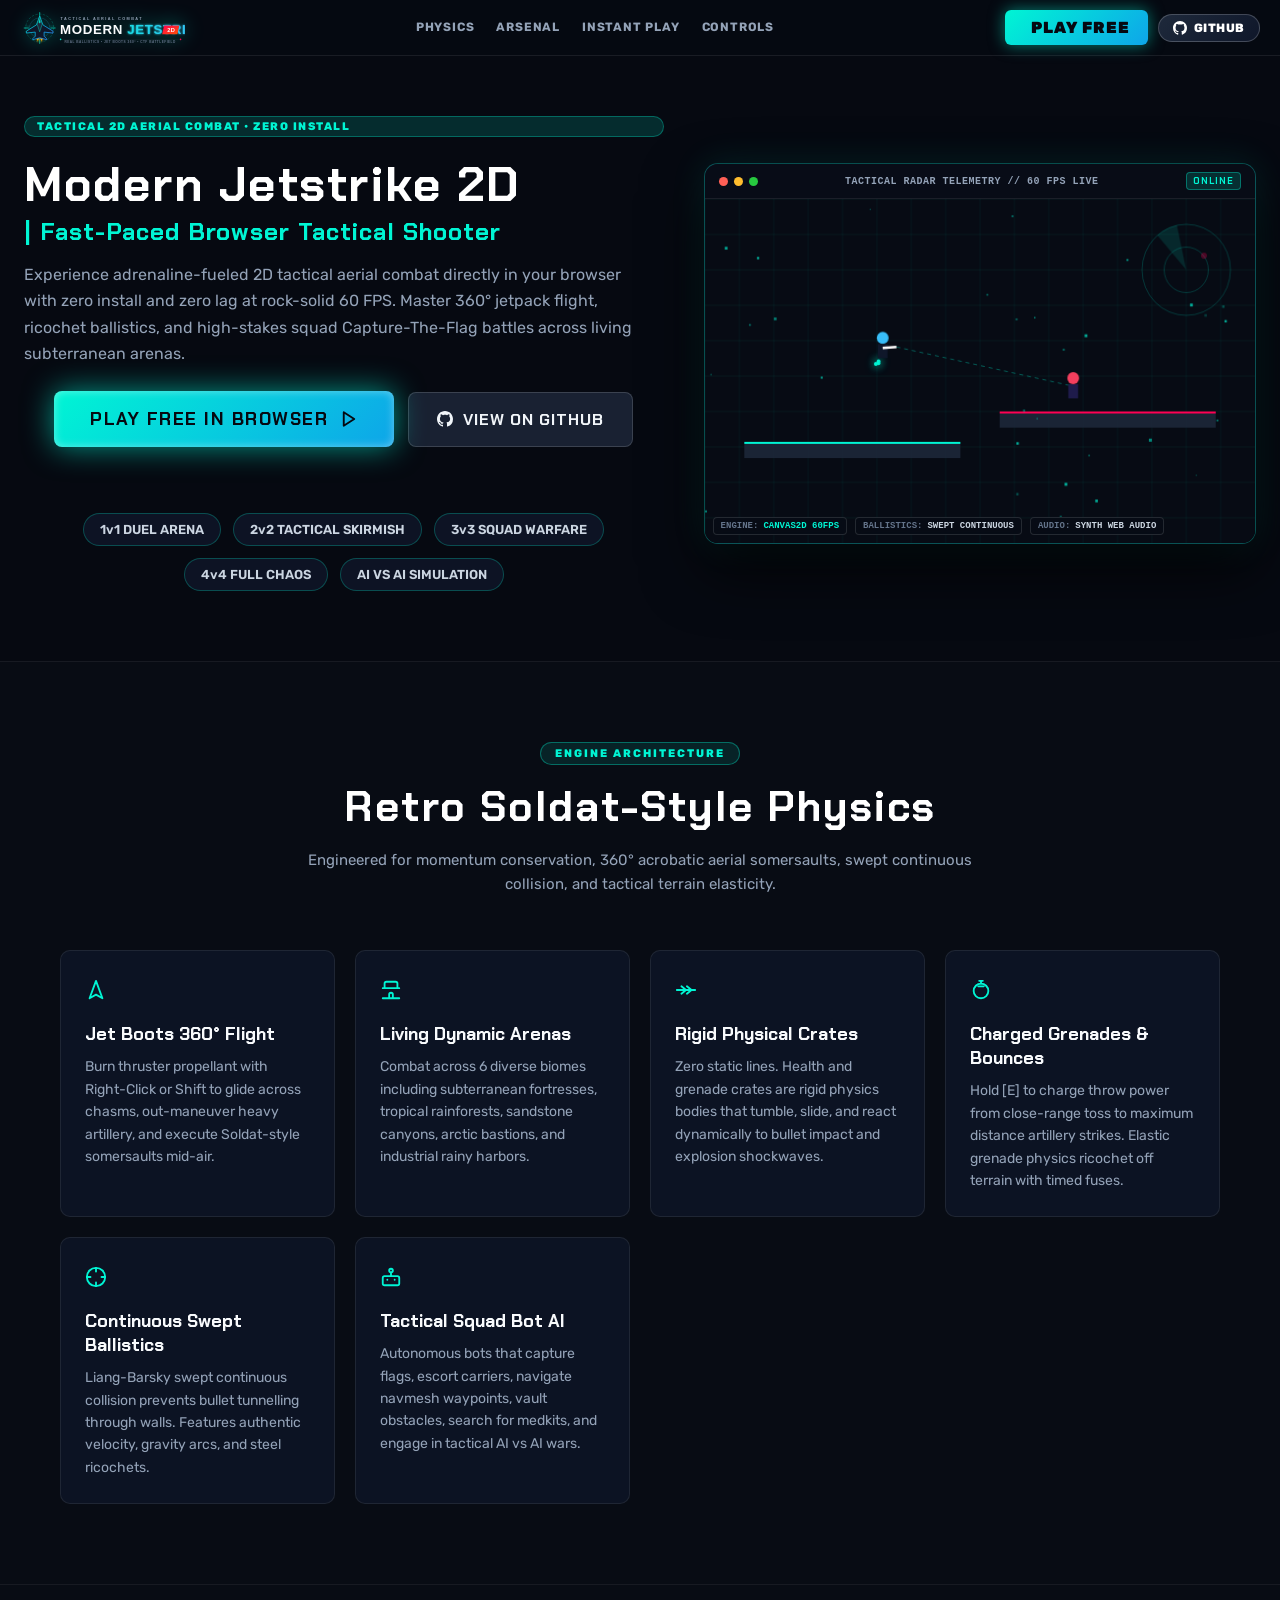
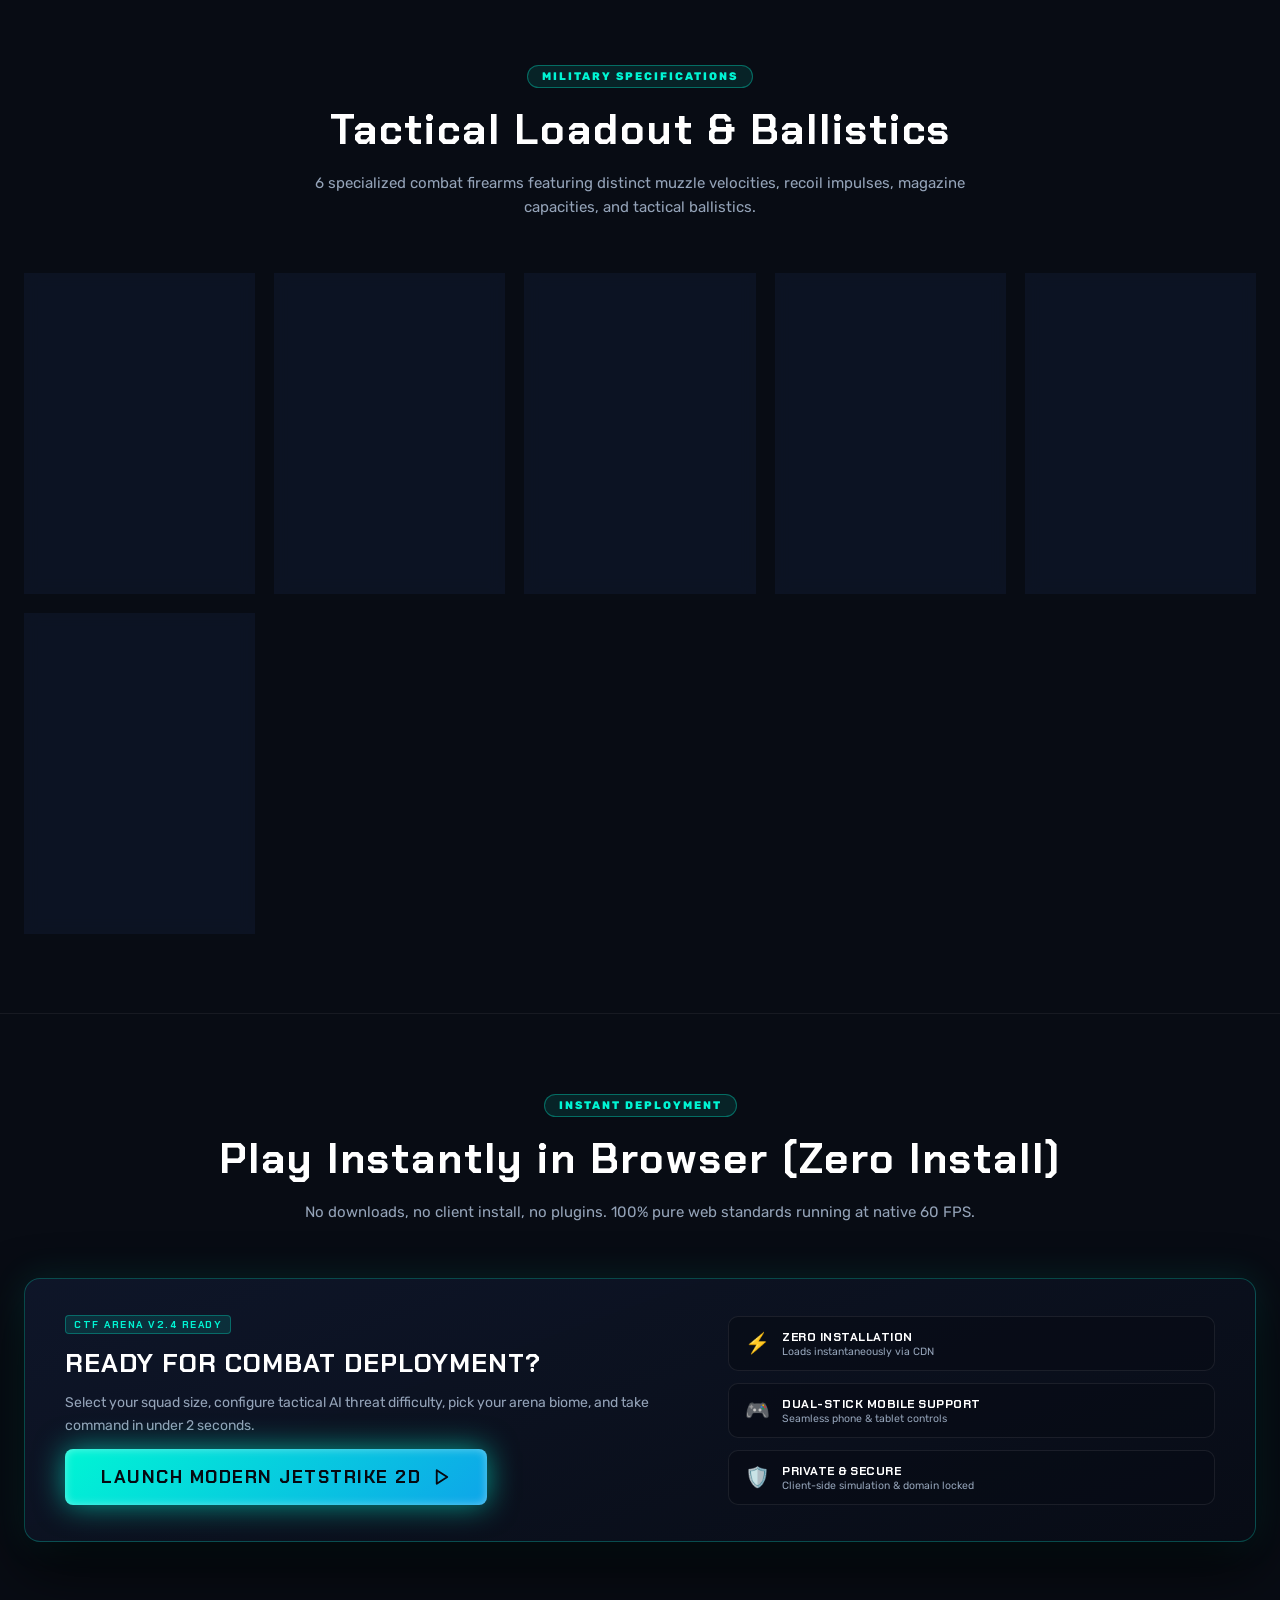
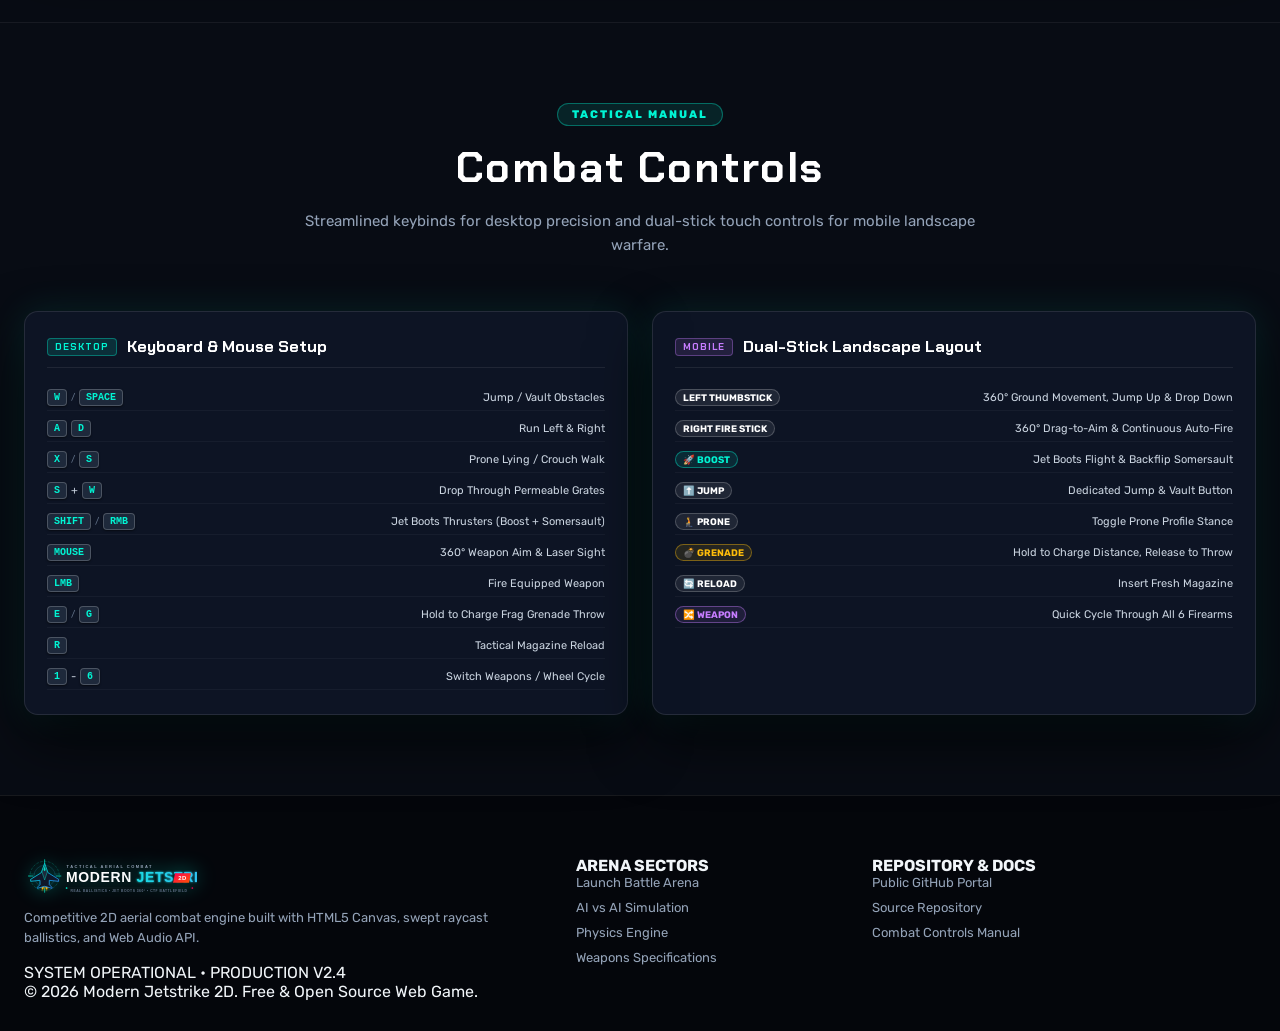
==== commit 969bcf1c: "deploy: update landing page and zero-scroll match lobby with modals and high polish" ====
--- a/index.html
+++ b/index.html
@@ -3,37 +3,76 @@
   <head>
     <meta charset="UTF-8" />
     <meta name="viewport" content="width=device-width, initial-scale=1.0, maximum-scale=1.0, user-scalable=no" />
-    <title>MODERN JETSTRIKE 2D | Official Home & Tactical CTF Portal</title>
-    <meta name="description" content="Modern Jetstrike 2D: Fast-paced competitive 2D tactical shooter inspired by Soldat. Jet Boots flight, 360° somersaults, authentic ballistics, 3-tier subterranean arena, and squad CTF warfare." />
-    <!-- Open Graph for Social & GitHub Sharing -->
-    <meta property="og:title" content="MODERN JETSTRIKE 2D | Fast-Paced Tactical 2D CTF" />
-    <meta property="og:description" content="Experience adrenaline-pumping 2D aerial combat with jet boots, real ballistics, dynamic grenade physics, and autonomous squad AI. Play instantly in browser." />
+    <title>Modern Jetstrike 2D | Fast-Paced Browser Tactical Shooter</title>
+    <meta name="description" content="Modern Jetstrike 2D: Fast-paced competitive browser tactical shooter inspired by Soldat. 360° jetpack flight, swept ballistics, dynamic grenade physics, and squad CTF warfare with zero install." />
+    <link rel="canonical" href="https://bambadooma-star.github.io/modern-jetstrike-2d/" />
+
+    <!-- Open Graph Protocol (Facebook, Discord, LinkedIn) -->
+    <meta property="og:site_name" content="Modern Jetstrike 2D" />
+    <meta property="og:title" content="Modern Jetstrike 2D | Fast-Paced Browser Tactical Shooter" />
+    <meta property="og:description" content="Zero-lag 60 FPS tactical 2D aerial combat directly in your browser. Master 360° jet boots, swept raycast ballistics, and squad Capture-the-Flag." />
+    <meta property="og:image" content="https://bambadooma-star.github.io/modern-jetstrike-2d/modern-jetstrike-logo.svg" />
+    <meta property="og:url" content="https://bambadooma-star.github.io/modern-jetstrike-2d/" />
     <meta property="og:type" content="website" />
+
+    <!-- Twitter Cards -->
+    <meta name="twitter:card" content="summary_large_image" />
+    <meta name="twitter:title" content="Modern Jetstrike 2D | Fast-Paced Browser Tactical Shooter" />
+    <meta name="twitter:description" content="Experience high-octane 2D aerial combat inspired by Soldat. Play instantly in browser with zero download." />
+    <meta name="twitter:image" content="https://bambadooma-star.github.io/modern-jetstrike-2d/modern-jetstrike-logo.svg" />
+
     <meta name="theme-color" content="#060911" />
     <link rel="icon" type="image/svg+xml" href="./favicon.svg" />
-    <link rel="stylesheet" crossorigin href="./assets/style-Bw9QqUXB.css">
+
+    <!-- Structured Data (JSON-LD) for Search Engines -->
+    <script type="application/ld+json">
+      {
+        "@context": "https://schema.org",
+        "@type": ["SoftwareApplication", "VideoGame"],
+        "name": "Modern Jetstrike 2D",
+        "description": "Fast-paced browser tactical 2D shooter inspired by Soldat. Features 360° jetpack combat, swept raycast ballistics, and squad Capture-The-Flag.",
+        "applicationCategory": "Game",
+        "operatingSystem": "Any Web Browser (HTML5, Canvas, Web Audio)",
+        "genre": ["Action", "Tactical Shooter", "Platformer", "CTF"],
+        "playMode": ["SinglePlayer", "MultiPlayer"],
+        "inLanguage": "en",
+        "url": "https://bambadooma-star.github.io/modern-jetstrike-2d/",
+        "author": {
+          "@type": "Organization",
+          "name": "Modern Jetstrike Team"
+        },
+        "offers": {
+          "@type": "Offer",
+          "price": "0",
+          "priceCurrency": "USD",
+          "availability": "https://schema.org/InStock"
+        }
+      }
+    </script>
+    <link rel="stylesheet" crossorigin href="./assets/style-BrWwJ6Lo.css">
   </head>
-  <body>
+  <body class="portal-body">
     <!-- Global Sticky Navigation Bar -->
     <header class="site-header">
       <div class="header-container">
-        <a href="./index.html" class="brand-link" title="Modern Jetstrike 2D Portal">
+        <a href="./index.html" class="brand-link" title="Modern Jetstrike 2D Official Portal">
           <img src="./modern-jetstrike-logo.svg" alt="Modern Jetstrike 2D" class="header-logo-img" />
         </a>
 
         <nav class="site-nav">
-          <a href="#features" class="nav-link">FEATURES</a>
-          <a href="#arsenal" class="nav-link">WEAPONS ARSENAL</a>
-          <a href="#mechanics" class="nav-link">COMBAT MECHANICS</a>
-          <a href="#controls" class="nav-link">CONTROLS GUIDE</a>
+          <a href="#physics" class="nav-link">PHYSICS</a>
+          <a href="#arsenal" class="nav-link">ARSENAL</a>
+          <a href="#play-now" class="nav-link">INSTANT PLAY</a>
+          <a href="#controls" class="nav-link">CONTROLS</a>
         </nav>
 
         <div class="header-actions">
           <a href="./play.html" class="play-now-header-btn" title="Launch Dedicated Game Arena">
-            <span>🎮 PLAY GAME NOW</span>
+            <span class="pulse-dot"></span>
+            <span>PLAY FREE</span>
           </a>
-          <a href="https://github.com" target="_blank" rel="noopener noreferrer" class="github-pill" title="GitHub Project Repository">
-            <svg class="gh-icon" viewBox="0 0 16 16" width="15" height="15" fill="currentColor">
+          <a href="https://github.com/bambadooma-star/modern-jetstrike-2d" target="_blank" rel="noopener noreferrer" class="github-pill" title="GitHub Project Repository">
+            <svg class="gh-icon" viewBox="0 0 16 16" width="14" height="14" fill="currentColor">
               <path d="M8 0C3.58 0 0 3.58 0 8c0 3.54 2.29 6.53 5.47 7.59.4.07.55-.17.55-.38 0-.19-.01-.82-.01-1.49-2.01.37-2.53-.49-2.69-.94-.09-.23-.48-.94-.82-1.13-.28-.15-.68-.52-.01-.53.63-.01 1.08.58 1.23.82.72 1.21 1.87.87 2.33.66.07-.52.28-.87.51-1.07-1.78-.2-3.64-.89-3.64-3.95 0-.87.31-1.59.82-2.15-.08-.2-.36-1.02.08-2.12 0 0 .67-.21 2.2.82.64-.18 1.32-.27 2-.27.68 0 1.36.09 2 .27 1.53-1.04 2.2-.82 2.2-.82.44 1.1.16 1.92.08 2.12.51.56.82 1.27.82 2.15 0 3.07-1.87 3.75-3.65 3.95.29.25.54.73.54 1.48 0 1.07-.01 1.93-.01 2.2 0 .21.15.46.55.38A8.013 8.013 0 0016 8c0-4.42-3.58-8-8-8z"/>
             </svg>
             <span>GITHUB</span>
@@ -43,357 +82,737 @@
     </header>
 
     <main id="app">
-      <!-- HERO MARKETING SECTION -->
+      <!-- HERO MARKETING SECTION (CRO & Visual Proof) -->
       <section class="portal-hero">
-        <div class="badge-tag" style="margin-bottom: 20px;">★ NEXT-GEN 2D TACTICAL SHOOTER • FREE TO PLAY IN BROWSER</div>
-        <div class="hero-brand-logo-wrap">
-          <img src="./modern-jetstrike-logo.svg" alt="Modern Jetstrike 2D Logo" class="hero-main-logo" />
-        </div>
-        <p class="hero-subheading">
-          The spirit of classic Soldat engineered for modern web performance. Dominate the skies with Jet Boots flight, nail 360° acrobatic somersaults, master swept ballistics, and coordinate capture-the-flag assaults across an open 3-tier subterranean arena.
-        </p>
-
-        <div class="hero-cta-group">
-          <a href="./play.html" class="hero-play-cta">
-            <span>🚀 LAUNCH BATTLE ARENA (PLAY NOW)</span>
-          </a>
-          <a href="#arsenal" class="hero-sec-cta">
-            <span>🎯 EXPLORE ARSENAL & STATS</span>
-          </a>
-        </div>
-
-        <div class="quick-launch-grid">
-          <a href="./play.html" class="quick-chip">⚔️ 1v1 DUEL ARENA</a>
-          <a href="./play.html" class="quick-chip">💥 2v2 TACTICAL SKIRMISH</a>
-          <a href="./play.html" class="quick-chip">🛡️ 3v3 SQUAD WARFARE</a>
-          <a href="./play.html" class="quick-chip">🔥 4v4 TOTAL CARNAGE</a>
-          <a href="./play.html?mode=cvc" class="quick-chip" style="border-color: #ffbe0b; color: #ffbe0b;">🤖 COMPUTER VS COMPUTER (AI SIM)</a>
+        <div class="hero-content-wrapper">
+          <div class="hero-left">
+            <div class="badge-tag">
+              <span class="live-pulse-glow"></span>
+              <span>TACTICAL 2D AERIAL COMBAT • ZERO INSTALL</span>
+            </div>
+
+            <h1 class="hero-main-title">
+              Modern Jetstrike 2D <span class="title-sub-text">| Fast-Paced Browser Tactical Shooter</span>
+            </h1>
+
+            <p class="hero-subheading">
+              Experience adrenaline-fueled 2D tactical aerial combat directly in your browser with zero install and zero lag at rock-solid 60 FPS. Master 360° jetpack flight, ricochet ballistics, and high-stakes squad Capture-The-Flag battles across living subterranean arenas.
+            </p>
+
+            <div class="hero-cta-group">
+              <a href="./play.html" class="hero-play-cta" title="Launch Modern Jetstrike 2D directly in your browser">
+                <span>PLAY FREE IN BROWSER</span>
+                <svg width="18" height="18" viewBox="0 0 24 24" fill="none" stroke="currentColor" stroke-width="2.5" stroke-linecap="round" stroke-linejoin="round">
+                  <polygon points="5 3 19 12 5 21 5 3"></polygon>
+                </svg>
+              </a>
+              <a href="https://github.com/bambadooma-star/modern-jetstrike-2d" target="_blank" rel="noopener noreferrer" class="hero-sec-cta" title="View Source & Architecture on GitHub">
+                <svg class="gh-icon" viewBox="0 0 16 16" width="16" height="16" fill="currentColor">
+                  <path d="M8 0C3.58 0 0 3.58 0 8c0 3.54 2.29 6.53 5.47 7.59.4.07.55-.17.55-.38 0-.19-.01-.82-.01-1.49-2.01.37-2.53-.49-2.69-.94-.09-.23-.48-.94-.82-1.13-.28-.15-.68-.52-.01-.53.63-.01 1.08.58 1.23.82.72 1.21 1.87.87 2.33.66.07-.52.28-.87.51-1.07-1.78-.2-3.64-.89-3.64-3.95 0-.87.31-1.59.82-2.15-.08-.2-.36-1.02.08-2.12 0 0 .67-.21 2.2.82.64-.18 1.32-.27 2-.27.68 0 1.36.09 2 .27 1.53-1.04 2.2-.82 2.2-.82.44 1.1.16 1.92.08 2.12.51.56.82 1.27.82 2.15 0 3.07-1.87 3.75-3.65 3.95.29.25.54.73.54 1.48 0 1.07-.01 1.93-.01 2.2 0 .21.15.46.55.38A8.013 8.013 0 0016 8c0-4.42-3.58-8-8-8z"/>
+                </svg>
+                <span>VIEW ON GITHUB</span>
+              </a>
+            </div>
+
+            <!-- Quick Match Modes Chips -->
+            <div class="quick-launch-grid">
+              <a href="./play.html" class="quick-chip">1v1 DUEL ARENA</a>
+              <a href="./play.html" class="quick-chip">2v2 TACTICAL SKIRMISH</a>
+              <a href="./play.html" class="quick-chip">3v3 SQUAD WARFARE</a>
+              <a href="./play.html" class="quick-chip">4v4 FULL CHAOS</a>
+              <a href="./play.html?mode=cvc" class="quick-chip cvc-chip">AI VS AI SIMULATION</a>
+            </div>
+          </div>
+
+          <!-- Hero Visual Proof: Animated Combat Teaser Frame -->
+          <div class="hero-right">
+            <div class="hero-terminal-card glass-panel">
+              <div class="terminal-bar">
+                <div class="term-dots">
+                  <span class="dot red"></span>
+                  <span class="dot yellow"></span>
+                  <span class="dot green"></span>
+                </div>
+                <span class="term-title">TACTICAL RADAR TELEMETRY // 60 FPS LIVE</span>
+                <span class="term-status-badge">ONLINE</span>
+              </div>
+              <div class="hero-canvas-wrap">
+                <canvas id="hero-teaser-canvas" width="560" height="340"></canvas>
+                <div class="canvas-hud-overlay">
+                  <div class="hud-stat-pill">
+                    <span class="stat-label">ENGINE:</span>
+                    <span class="stat-val highlight-cyan">CANVAS2D 60FPS</span>
+                  </div>
+                  <div class="hud-stat-pill">
+                    <span class="stat-label">BALLISTICS:</span>
+                    <span class="stat-val">SWEPT CONTINUOUS</span>
+                  </div>
+                  <div class="hud-stat-pill">
+                    <span class="stat-label">AUDIO:</span>
+                    <span class="stat-val">SYNTH WEB AUDIO</span>
+                  </div>
+                </div>
+              </div>
+            </div>
+          </div>
         </div>
       </section>
 
-      <!-- SECTION 1: CORE FEATURES -->
-      <section id="features" class="portal-section">
+      <!-- SECTION 1: RETRO SOLDAT-STYLE PHYSICS -->
+      <section id="physics" class="portal-section">
         <div class="section-inner">
           <div class="section-header">
-            <span class="section-tag">ENGINE HIGHLIGHTS</span>
-            <h2 class="section-title">BUILT FOR SPEED, PRECISION & CHAOS</h2>
-            <p class="section-desc">Hand-crafted physics engine running at rock-solid 60 FPS with zero lag, custom synthesized sound effects, and intelligent bot algorithms.</p>
+            <span class="section-tag">ENGINE ARCHITECTURE</span>
+            <h2 class="section-title">Retro Soldat-Style Physics</h2>
+            <p class="section-desc">Engineered for momentum conservation, 360° acrobatic aerial somersaults, swept continuous collision, and tactical terrain elasticity.</p>
           </div>
 
           <div class="features-grid">
             <div class="feature-box">
-              <div class="feature-icon-badge">🚀</div>
+              <div class="feature-icon-badge">
+                <!-- Tactical Jet SVG -->
+                <svg viewBox="0 0 24 24" width="22" height="22" fill="none" stroke="#00f5d4" stroke-width="2" stroke-linecap="round" stroke-linejoin="round">
+                  <polygon points="12 2 19 21 12 17 5 21 12 2"></polygon>
+                </svg>
+              </div>
               <h3>Jet Boots 360° Flight</h3>
-              <p>Burn thruster propellant with Right-Click or Shift to glide across chasms, maneuver around incoming artillery, and perform 360° somersaults mid-air.</p>
+              <p>Burn thruster propellant with Right-Click or Shift to glide across chasms, out-maneuver heavy artillery, and execute Soldat-style somersaults mid-air.</p>
             </div>
 
             <div class="feature-box">
-              <div class="feature-icon-badge">🏛️</div>
-              <h3>Open 3-Tier Dynamic Battlefield</h3>
-              <p>Fight across High Sniper Towers, Central Citadel Bridges, and open vertical Access Wells leading directly into Subterranean Command Hubs.</p>
+              <div class="feature-icon-badge">
+                <!-- Fortress Bunker SVG -->
+                <svg viewBox="0 0 24 24" width="22" height="22" fill="none" stroke="#00f5d4" stroke-width="2" stroke-linecap="round" stroke-linejoin="round">
+                  <path d="M3 21h18M3 10h18M5 10V5a2 2 0 0 1 2-2h10a2 2 0 0 1 2 2v5M10 21v-4a2 2 0 0 1 2-2h0a2 2 0 0 1 2 2v4"></path>
+                </svg>
+              </div>
+              <h3>Living Dynamic Arenas</h3>
+              <p>Combat across 6 diverse biomes including subterranean fortresses, tropical rainforests, sandstone canyons, arctic bastions, and industrial rainy harbors.</p>
             </div>
 
             <div class="feature-box">
-              <div class="feature-icon-badge">❄️</div>
-              <h3>Surface Friction & Momentum</h3>
-              <p>Slide seamlessly across glossy cyan smooth platforms for high-speed hit-and-run strafes, or grip firmly onto rough surfaces for pinpoint sniper stability.</p>
+              <div class="feature-icon-badge">
+                <!-- Friction Wave SVG -->
+                <svg viewBox="0 0 24 24" width="22" height="22" fill="none" stroke="#00f5d4" stroke-width="2" stroke-linecap="round" stroke-linejoin="round">
+                  <path d="M2 12h20M7 8l5 4-5 4M13 8l5 4-5 4"></path>
+                </svg>
+              </div>
+              <h3>Rigid Physical Crates</h3>
+              <p>Zero static lines. Health and grenade crates are rigid physics bodies that tumble, slide, and react dynamically to bullet impact and explosion shockwaves.</p>
             </div>
 
             <div class="feature-box">
-              <div class="feature-icon-badge">💣</div>
+              <div class="feature-icon-badge">
+                <!-- Grenade SVG -->
+                <svg viewBox="0 0 24 24" width="22" height="22" fill="none" stroke="#00f5d4" stroke-width="2" stroke-linecap="round" stroke-linejoin="round">
+                  <circle cx="12" cy="13" r="8"></circle>
+                  <path d="M12 5V2M10 2h4M9 8h6"></path>
+                </svg>
+              </div>
               <h3>Charged Grenades & Bounces</h3>
-              <p>Hold [E] to charge throw power from close-range toss to maximum distance artillery strikes. Elastic grenade collisions bounce off walls and terrain.</p>
+              <p>Hold [E] to charge throw power from close-range toss to maximum distance artillery strikes. Elastic grenade physics ricochet off terrain with timed fuses.</p>
             </div>
 
             <div class="feature-box">
-              <div class="feature-icon-badge">🎯</div>
-              <h3>Authentic Ballistics</h3>
-              <p>Continuous swept raycast physics prevent bullet tunnelling. Features realistic bullet speed, gravity, headshot multipliers, and steel ricochets.</p>
+              <div class="feature-icon-badge">
+                <!-- Target Reticle SVG -->
+                <svg viewBox="0 0 24 24" width="22" height="22" fill="none" stroke="#00f5d4" stroke-width="2" stroke-linecap="round" stroke-linejoin="round">
+                  <circle cx="12" cy="12" r="10"></circle>
+                  <line x1="22" y1="12" x2="18" y2="12"></line>
+                  <line x1="6" y1="12" x2="2" y2="12"></line>
+                  <line x1="12" y1="6" x2="12" y2="2"></line>
+                  <line x1="12" y1="22" x2="12" y2="18"></line>
+                </svg>
+              </div>
+              <h3>Continuous Swept Ballistics</h3>
+              <p>Liang-Barsky swept continuous collision prevents bullet tunnelling through walls. Features authentic velocity, gravity arcs, and steel ricochets.</p>
             </div>
 
             <div class="feature-box">
-              <div class="feature-icon-badge">🤖</div>
+              <div class="feature-icon-badge">
+                <!-- Neural Bot AI SVG -->
+                <svg viewBox="0 0 24 24" width="22" height="22" fill="none" stroke="#00f5d4" stroke-width="2" stroke-linecap="round" stroke-linejoin="round">
+                  <rect x="3" y="11" width="18" height="10" rx="2"></rect>
+                  <circle cx="12" cy="5" r="2"></circle>
+                  <path d="M12 7v4M8 15h.01M16 15h.01"></path>
+                </svg>
+              </div>
               <h3>Tactical Squad Bot AI</h3>
-              <p>AI bots that dynamically grab flags, escort flag carriers, hunt down enemy stealers, prioritize medikits, and never get stuck or jump aimlessly.</p>
+              <p>Autonomous bots that capture flags, escort carriers, navigate navmesh waypoints, vault obstacles, search for medkits, and engage in tactical AI vs AI wars.</p>
             </div>
           </div>
         </div>
       </section>
 
-      <!-- SECTION 2: WEAPONS ARSENAL & BALLISTICS -->
-      <section id="arsenal" class="portal-section">
+      <!-- SECTION 2: TACTICAL LOADOUT & BALLISTICS -->
+      <section id="arsenal" class="portal-section alternate-bg">
         <div class="section-inner">
           <div class="section-header">
             <span class="section-tag">MILITARY SPECIFICATIONS</span>
-            <h2 class="section-title">THE TACTICAL ARSENAL</h2>
-            <p class="section-desc">Each firearm features authentic ballistics, swept-segment continuous collision, distinct recoil impulses, and specialized tactical attributes.</p>
+            <h2 class="section-title">Tactical Loadout & Ballistics</h2>
+            <p class="section-desc">6 specialized combat firearms featuring distinct muzzle velocities, recoil impulses, magazine capacities, and tactical ballistics.</p>
           </div>
 
           <div class="arsenal-cards-grid">
             <!-- Weapon 1: Assault -->
-            <div class="arsenal-showcase-card" data-weapon="assault">
+            <div class="arsenal-showcase-card">
               <div class="card-top">
                 <span class="caliber-tag">5.56x45mm NATO</span>
-                <span class="slot-badge">SLOT [1]</span>
+                <span class="slot-badge">KEY [1]</span>
               </div>
               <div class="card-logo-display">
-                <svg class="showcase-svg assault-svg" viewBox="0 0 60 24" fill="none" xmlns="http://www.w3.org/2000/svg">
+                <svg class="showcase-svg" viewBox="0 0 60 24" fill="none" xmlns="http://www.w3.org/2000/svg">
                   <path d="M4 14 L12 14 L15 12 L22 12 L22 16 L14 16 L10 20 L4 20 Z" fill="#00f5d4" opacity="0.85" />
                   <path d="M22 11 L54 11 L54 13 L58 13 L58 14 L54 14 L54 15 L22 15 Z" fill="#ffffff" />
                   <rect x="32" y="8" width="16" height="3" rx="1" fill="#00f5d4" />
                   <path d="M28 15 L32 23 L26 23 L24 15 Z" fill="#00f5d4" opacity="0.9" />
                   <path d="M19 16 L21 22 L17 22 L16 16 Z" fill="#ffffff" opacity="0.75" />
-                  <path d="M24 11 L25 8 L28 8 L29 11 Z" fill="#00f5d4" />
                 </svg>
               </div>
               <h3 class="wep-title">AR-74 VALKYRIE</h3>
-              <p class="wep-type">Standard Issue Assault Rifle</p>
-              <div class="specs-list">
-                <div class="spec-row"><span>Damage</span><strong>24 HP (48 Headshot)</strong></div>
-                <div class="spec-row"><span>Fire Rate</span><strong>10 RPS Automatic</strong></div>
-                <div class="spec-row"><span>Magazine</span><strong>30 Rounds</strong></div>
-                <div class="spec-row"><span>Special</span><strong class="highlight-cyan">1x Terrain Ricochet</strong></div>
-              </div>
-              <a href="./play.html" class="arsenal-select-btn">PLAY WITH VALKYRIE</a>
+              <p class="wep-type">Assault Rifle • 1x Ricochet</p>
+              <div class="stat-bars-container">
+                <div class="stat-bar-row">
+                  <span class="stat-name">DAMAGE</span>
+                  <div class="bar-track"><div class="bar-fill" style="width: 55%;"></div></div>
+                  <span class="stat-num">24 HP</span>
+                </div>
+                <div class="stat-bar-row">
+                  <span class="stat-name">FIRE RATE</span>
+                  <div class="bar-track"><div class="bar-fill" style="width: 68%;"></div></div>
+                  <span class="stat-num">10 RPS</span>
+                </div>
+                <div class="stat-bar-row">
+                  <span class="stat-name">VELOCITY</span>
+                  <div class="bar-track"><div class="bar-fill" style="width: 78%;"></div></div>
+                  <span class="stat-num">950 m/s</span>
+                </div>
+              </div>
+              <a href="./play.html" class="arsenal-select-btn">SELECT AS DEFAULT</a>
             </div>
 
             <!-- Weapon 2: Shotgun -->
-            <div class="arsenal-showcase-card" data-weapon="shotgun">
+            <div class="arsenal-showcase-card">
               <div class="card-top">
                 <span class="caliber-tag">12-Gauge 00 Buck</span>
-                <span class="slot-badge">SLOT [2]</span>
+                <span class="slot-badge">KEY [2]</span>
               </div>
               <div class="card-logo-display">
-                <svg class="showcase-svg shotgun-svg" viewBox="0 0 60 24" fill="none" xmlns="http://www.w3.org/2000/svg">
+                <svg class="showcase-svg" viewBox="0 0 60 24" fill="none" xmlns="http://www.w3.org/2000/svg">
                   <path d="M6 14 L14 14 L16 12 L24 12 L24 17 L14 17 L12 21 L6 21 Z" fill="#ffbe0b" opacity="0.85" />
                   <rect x="24" y="10" width="28" height="6" fill="#ffffff" />
                   <rect x="28" y="17" width="12" height="4" rx="1" fill="#ffbe0b" />
-                  <path d="M18 17 L20 22 L16 22 Z" fill="#ffffff" opacity="0.75" />
                   <rect x="52" y="11" width="4" height="4" fill="#ffbe0b" />
                 </svg>
               </div>
               <h3 class="wep-title">SPAS-14 BREACHER</h3>
-              <p class="wep-type">Heavy Tactical Combat Shotgun</p>
-              <div class="specs-list">
-                <div class="spec-row"><span>Damage</span><strong>15 HP x 7 Pellets (105 Max)</strong></div>
-                <div class="spec-row"><span>Fire Rate</span><strong>1.4 RPS Pump-Action</strong></div>
-                <div class="spec-row"><span>Magazine</span><strong>8 Shells</strong></div>
-                <div class="spec-row"><span>Special</span><strong class="highlight-amber">High Knockback Blast</strong></div>
-              </div>
-              <a href="./play.html" class="arsenal-select-btn">PLAY WITH BREACHER</a>
+              <p class="wep-type">Tactical Shotgun • 7 Pellets</p>
+              <div class="stat-bars-container">
+                <div class="stat-bar-row">
+                  <span class="stat-name">DAMAGE</span>
+                  <div class="bar-track"><div class="bar-fill" style="width: 95%; background: #ffbe0b;"></div></div>
+                  <span class="stat-num">105 HP</span>
+                </div>
+                <div class="stat-bar-row">
+                  <span class="stat-name">FIRE RATE</span>
+                  <div class="bar-track"><div class="bar-fill" style="width: 20%; background: #ffbe0b;"></div></div>
+                  <span class="stat-num">1.4 RPS</span>
+                </div>
+                <div class="stat-bar-row">
+                  <span class="stat-name">VELOCITY</span>
+                  <div class="bar-track"><div class="bar-fill" style="width: 60%; background: #ffbe0b;"></div></div>
+                  <span class="stat-num">720 m/s</span>
+                </div>
+              </div>
+              <a href="./play.html" class="arsenal-select-btn">SELECT AS DEFAULT</a>
             </div>
 
             <!-- Weapon 3: Sniper -->
-            <div class="arsenal-showcase-card" data-weapon="sniper">
+            <div class="arsenal-showcase-card">
               <div class="card-top">
                 <span class="caliber-tag">.50 BMG Anti-Material</span>
-                <span class="slot-badge">SLOT [3]</span>
+                <span class="slot-badge">KEY [3]</span>
               </div>
               <div class="card-logo-display">
-                <svg class="showcase-svg sniper-svg" viewBox="0 0 60 24" fill="none" xmlns="http://www.w3.org/2000/svg">
+                <svg class="showcase-svg" viewBox="0 0 60 24" fill="none" xmlns="http://www.w3.org/2000/svg">
                   <rect x="18" y="11" width="38" height="3" fill="#ffffff" />
                   <path d="M4 13 L18 13 L18 16 L12 16 L8 21 L3 21 L5 15 L4 15 Z" fill="#70d6ff" opacity="0.85" />
-                  <rect x="19" y="15" width="6" height="7" fill="#70d6ff" />
-                  <path d="M15 16 L17 22 L13 22 Z" fill="#ffffff" opacity="0.7" />
                   <rect x="22" y="6" width="22" height="4" rx="1" fill="#70d6ff" />
-                  <rect x="26" y="10" width="3" height="2" fill="#ffffff" />
-                  <rect x="37" y="10" width="3" height="2" fill="#ffffff" />
-                  <line x1="46" y1="15" x2="42" y2="22" stroke="#70d6ff" stroke-width="1.5" />
                 </svg>
               </div>
               <h3 class="wep-title">.50 CAL HAWK</h3>
-              <p class="wep-type">Long-Range Anti-Material Rifle</p>
-              <div class="specs-list">
-                <div class="spec-row"><span>Damage</span><strong>85 HP (170 HP Headshot)</strong></div>
-                <div class="spec-row"><span>Fire Rate</span><strong>0.8 RPS Bolt-Action</strong></div>
-                <div class="spec-row"><span>Magazine</span><strong>5 Rounds</strong></div>
-                <div class="spec-row"><span>Special</span><strong class="highlight-blue">Laser Sight & Bullet Penetration</strong></div>
-              </div>
-              <a href="./play.html" class="arsenal-select-btn">PLAY WITH HAWK</a>
+              <p class="wep-type">Sniper Rifle • Laser Sight</p>
+              <div class="stat-bars-container">
+                <div class="stat-bar-row">
+                  <span class="stat-name">DAMAGE</span>
+                  <div class="bar-track"><div class="bar-fill" style="width: 90%; background: #70d6ff;"></div></div>
+                  <span class="stat-num">85 HP</span>
+                </div>
+                <div class="stat-bar-row">
+                  <span class="stat-name">FIRE RATE</span>
+                  <div class="bar-track"><div class="bar-fill" style="width: 15%; background: #70d6ff;"></div></div>
+                  <span class="stat-num">0.8 RPS</span>
+                </div>
+                <div class="stat-bar-row">
+                  <span class="stat-name">VELOCITY</span>
+                  <div class="bar-track"><div class="bar-fill" style="width: 100%; background: #70d6ff;"></div></div>
+                  <span class="stat-num">1400 m/s</span>
+                </div>
+              </div>
+              <a href="./play.html" class="arsenal-select-btn">SELECT AS DEFAULT</a>
             </div>
 
             <!-- Weapon 4: Rocket -->
-            <div class="arsenal-showcase-card" data-weapon="rocket">
+            <div class="arsenal-showcase-card">
               <div class="card-top">
                 <span class="caliber-tag">85mm High Explosive</span>
-                <span class="slot-badge">SLOT [4]</span>
+                <span class="slot-badge">KEY [4]</span>
               </div>
               <div class="card-logo-display">
-                <svg class="showcase-svg rocket-svg" viewBox="0 0 60 24" fill="none" xmlns="http://www.w3.org/2000/svg">
+                <svg class="showcase-svg" viewBox="0 0 60 24" fill="none" xmlns="http://www.w3.org/2000/svg">
                   <path d="M4 10 L10 12 L10 16 L4 18 Z" fill="#64748b" />
                   <rect x="10" y="12" width="32" height="4" fill="#94a3b8" />
-                  <rect x="18" y="11" width="16" height="6" rx="1" fill="#ff0054" opacity="0.85" />
-                  <path d="M22 17 L24 23 L20 23 Z" fill="#ffffff" opacity="0.8" />
-                  <path d="M30 17 L31 22 L28 22 Z" fill="#ffffff" opacity="0.6" />
                   <path d="M42 11 L48 8 L54 14 L48 20 L42 17 Z" fill="#ff0054" />
-                  <rect x="54" y="13" width="3" height="2" fill="#ffea00" />
                 </svg>
               </div>
               <h3 class="wep-title">RPG-7 HYDRA</h3>
-              <p class="wep-type">Rocket-Propelled Grenade</p>
-              <div class="specs-list">
-                <div class="spec-row"><span>Damage</span><strong>110 Area Damage + Shockwave</strong></div>
-                <div class="spec-row"><span>Fire Rate</span><strong>0.75 RPS Reload Cycle</strong></div>
-                <div class="spec-row"><span>Magazine</span><strong>1 Warhead</strong></div>
-                <div class="spec-row"><span>Special</span><strong class="highlight-pink">Rocket Jumping Flight Boost</strong></div>
-              </div>
-              <a href="./play.html" class="arsenal-select-btn">PLAY WITH HYDRA</a>
+              <p class="wep-type">Rocket Launcher • Area Splash</p>
+              <div class="stat-bars-container">
+                <div class="stat-bar-row">
+                  <span class="stat-name">DAMAGE</span>
+                  <div class="bar-track"><div class="bar-fill" style="width: 100%; background: #ff0054;"></div></div>
+                  <span class="stat-num">110 HP</span>
+                </div>
+                <div class="stat-bar-row">
+                  <span class="stat-name">FIRE RATE</span>
+                  <div class="bar-track"><div class="bar-fill" style="width: 12%; background: #ff0054;"></div></div>
+                  <span class="stat-num">0.75 RPS</span>
+                </div>
+                <div class="stat-bar-row">
+                  <span class="stat-name">VELOCITY</span>
+                  <div class="bar-track"><div class="bar-fill" style="width: 45%; background: #ff0054;"></div></div>
+                  <span class="stat-num">520 m/s</span>
+                </div>
+              </div>
+              <a href="./play.html" class="arsenal-select-btn">SELECT AS DEFAULT</a>
             </div>
 
             <!-- Weapon 5: SMG -->
-            <div class="arsenal-showcase-card" data-weapon="smg">
+            <div class="arsenal-showcase-card">
               <div class="card-top">
                 <span class="caliber-tag">9x19mm Parabellum</span>
-                <span class="slot-badge">SLOT [5]</span>
+                <span class="slot-badge">KEY [5]</span>
               </div>
               <div class="card-logo-display">
-                <svg class="showcase-svg smg-svg" viewBox="0 0 60 24" fill="none" xmlns="http://www.w3.org/2000/svg">
+                <svg class="showcase-svg" viewBox="0 0 60 24" fill="none" xmlns="http://www.w3.org/2000/svg">
                   <rect x="14" y="10" width="26" height="6" rx="1" fill="#ffffff" />
                   <rect x="18" y="8" width="18" height="2" fill="#b5179e" />
-                  <path d="M6 13 L14 13 M6 13 L6 18" stroke="#b5179e" stroke-width="1.5" />
                   <rect x="22" y="16" width="6" height="8" rx="1" fill="#b5179e" />
-                  <rect x="34" y="16" width="4" height="6" rx="1" fill="#ffffff" opacity="0.8" />
-                  <rect x="40" y="11" width="4" height="4" fill="#b5179e" />
                 </svg>
               </div>
               <h3 class="wep-title">MP-9 STINGER</h3>
-              <p class="wep-type">Rapid Submachine Gun</p>
-              <div class="specs-list">
-                <div class="spec-row"><span>Damage</span><strong>14 HP (28 Headshot)</strong></div>
-                <div class="spec-row"><span>Fire Rate</span><strong>16 RPS Rapid-Fire</strong></div>
-                <div class="spec-row"><span>Magazine</span><strong>32 Rounds</strong></div>
-                <div class="spec-row"><span>Special</span><strong class="highlight-purple">Double Ricochet & Lightweight</strong></div>
-              </div>
-              <a href="./play.html" class="arsenal-select-btn">PLAY WITH STINGER</a>
+              <p class="wep-type">Submachine Gun • Double Ricochet</p>
+              <div class="stat-bars-container">
+                <div class="stat-bar-row">
+                  <span class="stat-name">DAMAGE</span>
+                  <div class="bar-track"><div class="bar-fill" style="width: 35%; background: #b5179e;"></div></div>
+                  <span class="stat-num">14 HP</span>
+                </div>
+                <div class="stat-bar-row">
+                  <span class="stat-name">FIRE RATE</span>
+                  <div class="bar-track"><div class="bar-fill" style="width: 100%; background: #b5179e;"></div></div>
+                  <span class="stat-num">16 RPS</span>
+                </div>
+                <div class="stat-bar-row">
+                  <span class="stat-name">VELOCITY</span>
+                  <div class="bar-track"><div class="bar-fill" style="width: 70%; background: #b5179e;"></div></div>
+                  <span class="stat-num">840 m/s</span>
+                </div>
+              </div>
+              <a href="./play.html" class="arsenal-select-btn">SELECT AS DEFAULT</a>
+            </div>
+
+            <!-- Weapon 6: Flamethrower -->
+            <div class="arsenal-showcase-card">
+              <div class="card-top">
+                <span class="caliber-tag">Napalm Thermal Cell</span>
+                <span class="slot-badge">KEY [6]</span>
+              </div>
+              <div class="card-logo-display">
+                <svg class="showcase-svg" viewBox="0 0 60 24" fill="none" xmlns="http://www.w3.org/2000/svg">
+                  <rect x="12" y="11" width="28" height="6" rx="1" fill="#ff4d00" />
+                  <rect x="36" y="8" width="16" height="12" rx="3" fill="#ff8500" opacity="0.8" />
+                  <path d="M4 14 L12 14 L10 20 L4 20 Z" fill="#ffffff" />
+                  <circle cx="52" cy="14" r="3" fill="#ffd100" />
+                </svg>
+              </div>
+              <h3 class="wep-title">IGNIS-X VULCAN</h3>
+              <p class="wep-type">Flamethrower • Burn DoT Effect</p>
+              <div class="stat-bars-container">
+                <div class="stat-bar-row">
+                  <span class="stat-name">DAMAGE</span>
+                  <div class="bar-track"><div class="bar-fill" style="width: 80%; background: #ff4d00;"></div></div>
+                  <span class="stat-num">Burn DoT</span>
+                </div>
+                <div class="stat-bar-row">
+                  <span class="stat-name">FIRE RATE</span>
+                  <div class="bar-track"><div class="bar-fill" style="width: 90%; background: #ff4d00;"></div></div>
+                  <span class="stat-num">Continuous</span>
+                </div>
+                <div class="stat-bar-row">
+                  <span class="stat-name">VELOCITY</span>
+                  <div class="bar-track"><div class="bar-fill" style="width: 40%; background: #ff4d00;"></div></div>
+                  <span class="stat-num">Fluid Arc</span>
+                </div>
+              </div>
+              <a href="./play.html" class="arsenal-select-btn">SELECT AS DEFAULT</a>
             </div>
           </div>
         </div>
       </section>
 
-      <!-- SECTION 3: SOLDAT MECHANICS & MOVEMENT -->
-      <section id="mechanics" class="portal-section alternate-bg">
+      <!-- SECTION 3: PLAY INSTANTLY IN BROWSER (ZERO INSTALL) -->
+      <section id="play-now" class="portal-section">
         <div class="section-inner">
           <div class="section-header">
-            <span class="section-tag">ADVANCED MANEUVERS</span>
-            <h2 class="section-title">THE ART OF SOLDAT MOVEMENT</h2>
-            <p class="section-desc">Master momentum conservation, 360° somersaults, rocket jumps, and subterranean vertical navigation.</p>
-          </div>
-
-          <div class="mechanics-grid">
-            <div class="mechanic-card">
-              <div class="mech-header">
-                <span class="mech-badge">TECH 01</span>
-                <h3>Jet Boost Flight & Hover</h3>
-              </div>
-              <p>Your boots pack high-thrust propellant that recharges automatically when on the ground. Tap or hold <span class="key-pill">SHIFT</span> or <span class="key-pill">RMB</span> to hover, counteract downward gravity, or sprint horizontally across gaps.</p>
-            </div>
-
-            <div class="mechanic-card">
-              <div class="mech-header">
-                <span class="mech-badge">TECH 02</span>
-                <h3>360° Somersault Backflip</h3>
-              </div>
-              <p>Jump backwards while aiming in reverse to trigger acrobatic somersaults. Your soldier smoothly rotates 360° while maintaining aim on the target.</p>
-            </div>
-
-            <div class="mechanic-card">
-              <div class="mech-header">
-                <span class="mech-badge">TECH 03</span>
-                <h3>Floor Drop-Through</h3>
-              </div>
-              <p>Press <span class="key-pill">S</span> + <span class="key-pill">W</span> or <span class="key-pill">↓</span> + <span class="key-pill">↑</span> while standing on one-way steel grates to immediately drop down and surprise enemies lurking below.</p>
-            </div>
-
-            <div class="mechanic-card">
-              <div class="mech-header">
-                <span class="mech-badge">TECH 04</span>
-                <h3>Rocket Jumping</h3>
-              </div>
-              <p>Aim an RPG warhead at the ground beneath you and jump just as it detonates. The blast wave launches you high into the sky at supersonic velocity.</p>
+            <span class="section-tag">INSTANT DEPLOYMENT</span>
+            <h2 class="section-title">Play Instantly in Browser (Zero Install)</h2>
+            <p class="section-desc">No downloads, no client install, no plugins. 100% pure web standards running at native 60 FPS.</p>
+          </div>
+
+          <div class="play-banner-card glass-panel">
+            <div class="play-banner-left">
+              <span class="banner-badge">CTF ARENA V2.4 READY</span>
+              <h3 class="banner-title">READY FOR COMBAT DEPLOYMENT?</h3>
+              <p class="banner-desc">
+                Select your squad size, configure tactical AI threat difficulty, pick your arena biome, and take command in under 2 seconds.
+              </p>
+              <div class="banner-buttons">
+                <a href="./play.html" class="hero-play-cta">
+                  <span>LAUNCH MODERN JETSTRIKE 2D</span>
+                  <svg width="18" height="18" viewBox="0 0 24 24" fill="none" stroke="currentColor" stroke-width="2.5" stroke-linecap="round" stroke-linejoin="round">
+                    <polygon points="5 3 19 12 5 21 5 3"></polygon>
+                  </svg>
+                </a>
+              </div>
+            </div>
+            <div class="play-banner-right">
+              <div class="tech-spec-badge">
+                <span class="tech-icon">⚡</span>
+                <div class="tech-text">
+                  <strong>ZERO INSTALLATION</strong>
+                  <small>Loads instantaneously via CDN</small>
+                </div>
+              </div>
+              <div class="tech-spec-badge">
+                <span class="tech-icon">🎮</span>
+                <div class="tech-text">
+                  <strong>DUAL-STICK MOBILE SUPPORT</strong>
+                  <small>Seamless phone & tablet controls</small>
+                </div>
+              </div>
+              <div class="tech-spec-badge">
+                <span class="tech-icon">🛡️</span>
+                <div class="tech-text">
+                  <strong>PRIVATE & SECURE</strong>
+                  <small>Client-side simulation & domain locked</small>
+                </div>
+              </div>
             </div>
           </div>
         </div>
       </section>
 
-      <!-- SECTION 4: CONTROLS GUIDE -->
-      <section id="controls" class="portal-section">
+      <!-- SECTION 4: CONTROLS BRIEFING -->
+      <section id="controls" class="portal-section alternate-bg">
         <div class="section-inner">
           <div class="section-header">
-            <span class="section-tag">TACTICAL BRIEFING</span>
-            <h2 class="section-title">COMBAT CONTROLS</h2>
-            <p class="section-desc">Fully optimized for desktop keyboard/mouse and mobile touch devices.</p>
+            <span class="section-tag">TACTICAL MANUAL</span>
+            <h2 class="section-title">Combat Controls</h2>
+            <p class="section-desc">Streamlined keybinds for desktop precision and dual-stick touch controls for mobile landscape warfare.</p>
           </div>
 
           <div class="controls-master-grid">
-            <div class="control-cat-box">
-              <h3 class="cat-title">KEYBOARD & MOUSE (DESKTOP)</h3>
+            <!-- Desktop Controls -->
+            <div class="control-cat-box glass-panel">
+              <div class="control-box-header">
+                <span class="platform-badge">DESKTOP</span>
+                <h3>Keyboard & Mouse Setup</h3>
+              </div>
               <div class="cat-list">
-                <div class="control-row"><span class="k-bind">W / ↑</span><span>Jump & Somersault Trigger</span></div>
-                <div class="control-row"><span class="k-bind">A / D / ← / →</span><span>Run Left / Run Right</span></div>
-                <div class="control-row"><span class="k-bind">X / S</span><span>Prone Lying / Crouch Walk</span></div>
-                <div class="control-row"><span class="k-bind">S + W / ↓ + ↑</span><span>Drop Through Grate Floor</span></div>
-                <div class="control-row"><span class="k-bind">MOUSE CURSOR</span><span>Aim 360° Continuous</span></div>
-                <div class="control-row"><span class="k-bind">LEFT CLICK</span><span>Fire Equipped Weapon</span></div>
-                <div class="control-row"><span class="k-bind">RIGHT CLICK / SHIFT</span><span>Jet Boots Flight Thruster</span></div>
-                <div class="control-row"><span class="k-bind">E (HOLD & RELEASE)</span><span>Throw Frag Grenade (Hold for distance)</span></div>
-                <div class="control-row"><span class="k-bind">R</span><span>Tactical Reload</span></div>
-                <div class="control-row"><span class="k-bind">1, 2, 3, 4, 5</span><span>Switch Weapon (AR, Shotgun, Sniper, RPG, SMG)</span></div>
-                <div class="control-row"><span class="k-bind">TAB</span><span>View Live Match Scoreboard</span></div>
-                <div class="control-row"><span class="k-bind">ESC</span><span>Pause Game & Match Options</span></div>
-              </div>
-            </div>
-
-            <div class="control-cat-box">
-              <h3 class="cat-title">MOBILE / TOUCH CONTROLS</h3>
+                <div class="control-row">
+                  <div class="key-cluster"><kbd>W</kbd> <span class="sep">/</span> <kbd>SPACE</kbd></div>
+                  <span>Jump / Vault Obstacles</span>
+                </div>
+                <div class="control-row">
+                  <div class="key-cluster"><kbd>A</kbd> <kbd>D</kbd></div>
+                  <span>Run Left & Right</span>
+                </div>
+                <div class="control-row">
+                  <div class="key-cluster"><kbd>X</kbd> <span class="sep">/</span> <kbd>S</kbd></div>
+                  <span>Prone Lying / Crouch Walk</span>
+                </div>
+                <div class="control-row">
+                  <div class="key-cluster"><kbd>S</kbd> + <kbd>W</kbd></div>
+                  <span>Drop Through Permeable Grates</span>
+                </div>
+                <div class="control-row">
+                  <div class="key-cluster"><kbd>SHIFT</kbd> <span class="sep">/</span> <kbd>RMB</kbd></div>
+                  <span>Jet Boots Thrusters (Boost + Somersault)</span>
+                </div>
+                <div class="control-row">
+                  <div class="key-cluster"><kbd>MOUSE</kbd></div>
+                  <span>360° Weapon Aim & Laser Sight</span>
+                </div>
+                <div class="control-row">
+                  <div class="key-cluster"><kbd>LMB</kbd></div>
+                  <span>Fire Equipped Weapon</span>
+                </div>
+                <div class="control-row">
+                  <div class="key-cluster"><kbd>E</kbd> <span class="sep">/</span> <kbd>G</kbd></div>
+                  <span>Hold to Charge Frag Grenade Throw</span>
+                </div>
+                <div class="control-row">
+                  <div class="key-cluster"><kbd>R</kbd></div>
+                  <span>Tactical Magazine Reload</span>
+                </div>
+                <div class="control-row">
+                  <div class="key-cluster"><kbd>1</kbd> - <kbd>6</kbd></div>
+                  <span>Switch Weapons / Wheel Cycle</span>
+                </div>
+              </div>
+            </div>
+
+            <!-- Mobile Dual-Stick Controls -->
+            <div class="control-cat-box glass-panel">
+              <div class="control-box-header">
+                <span class="platform-badge mobile">MOBILE</span>
+                <h3>Dual-Stick Landscape Layout</h3>
+              </div>
               <div class="cat-list">
-                <div class="control-row"><span class="k-bind">LEFT THUMBSTICK</span><span>360° Movement & Jump Direction</span></div>
-                <div class="control-row"><span class="k-bind">🚀 JET BUTTON</span><span>Activate Jet Boots Flight</span></div>
-                <div class="control-row"><span class="k-bind">🎯 FIRE BUTTON</span><span>Aim & Continuous Fire</span></div>
-                <div class="control-row"><span class="k-bind">💣 GRENADE</span><span>Throw Frag Explosive</span></div>
-                <div class="control-row"><span class="k-bind">🔄 RELOAD</span><span>Insert Fresh Magazine</span></div>
-                <div class="control-row"><span class="k-bind">🔫 WEAPON</span><span>Cycle Through 5 Weapons</span></div>
-              </div>
-            </div>
-          </div>
-
-          <!-- Bottom CTA to Play -->
-          <div style="text-align: center; margin-top: 50px;">
-            <a href="./play.html" class="hero-play-cta" style="font-size: 20px; padding: 18px 48px;">
-              <span>🚀 LAUNCH MODERN JETSTRIKE 2D</span>
-            </a>
+                <div class="control-row">
+                  <div class="key-cluster"><span class="touch-pill">LEFT THUMBSTICK</span></div>
+                  <span>360° Ground Movement, Jump Up & Drop Down</span>
+                </div>
+                <div class="control-row">
+                  <div class="key-cluster"><span class="touch-pill">RIGHT FIRE STICK</span></div>
+                  <span>360° Drag-to-Aim & Continuous Auto-Fire</span>
+                </div>
+                <div class="control-row">
+                  <div class="key-cluster"><span class="touch-pill cyan">🚀 BOOST</span></div>
+                  <span>Jet Boots Flight & Backflip Somersault</span>
+                </div>
+                <div class="control-row">
+                  <div class="key-cluster"><span class="touch-pill">⬆️ JUMP</span></div>
+                  <span>Dedicated Jump & Vault Button</span>
+                </div>
+                <div class="control-row">
+                  <div class="key-cluster"><span class="touch-pill">🧎 PRONE</span></div>
+                  <span>Toggle Prone Profile Stance</span>
+                </div>
+                <div class="control-row">
+                  <div class="key-cluster"><span class="touch-pill amber">💣 GRENADE</span></div>
+                  <span>Hold to Charge Distance, Release to Throw</span>
+                </div>
+                <div class="control-row">
+                  <div class="key-cluster"><span class="touch-pill">🔄 RELOAD</span></div>
+                  <span>Insert Fresh Magazine</span>
+                </div>
+                <div class="control-row">
+                  <div class="key-cluster"><span class="touch-pill purple">🔀 WEAPON</span></div>
+                  <span>Quick Cycle Through All 6 Firearms</span>
+                </div>
+              </div>
+            </div>
           </div>
         </div>
       </section>
     </main>
 
-    <!-- Footer -->
+    <!-- Sleek Military-Grade Footer -->
     <footer class="site-footer">
       <div class="footer-container">
         <div class="footer-brand-col">
-          <img src="./modern-jetstrike-logo.svg" alt="Modern Jetstrike 2D" class="header-logo-img" style="height: 44px; margin-bottom: 12px;" />
-          <p class="footer-subtext">Competitive 2D multiplayer-style aerial combat engine running in 100% pure HTML5 Canvas & Web Audio API.</p>
-          <span class="copyright-tag">© 2026 MODERN JETSTRIKE 2D. Free & Open Source.</span>
+          <img src="./modern-jetstrike-logo.svg" alt="Modern Jetstrike 2D" class="header-logo-img" style="height: 40px; margin-bottom: 12px;" />
+          <p class="footer-subtext">Competitive 2D aerial combat engine built with HTML5 Canvas, swept raycast ballistics, and Web Audio API.</p>
+          <div class="system-status-indicator">
+            <span class="status-pulse-dot"></span>
+            <span>SYSTEM OPERATIONAL • PRODUCTION V2.4</span>
+          </div>
         </div>
 
         <div class="footer-links-col">
-          <h4>NAVIGATION</h4>
+          <h4>ARENA SECTORS</h4>
           <div class="links-col">
-            <a href="./play.html">Play Battle Arena</a>
-            <a href="#features">Core Features</a>
-            <a href="#arsenal">Weapons Specs</a>
-            <a href="#controls">Controls Guide</a>
+            <a href="./play.html">Launch Battle Arena</a>
+            <a href="./play.html?mode=cvc">AI vs AI Simulation</a>
+            <a href="#physics">Physics Engine</a>
+            <a href="#arsenal">Weapons Specifications</a>
           </div>
         </div>
 
         <div class="footer-links-col">
-          <h4>COMMUNITY & SOURCE</h4>
+          <h4>REPOSITORY & DOCS</h4>
           <div class="links-col">
-            <a href="https://github.com" target="_blank" rel="noopener noreferrer">GitHub Repository</a>
-            <a href="./play.html">Test Environment</a>
-            <a href="#">Report an Issue</a>
+            <a href="https://github.com/bambadooma-star/modern-jetstrike-2d" target="_blank" rel="noopener noreferrer">Public GitHub Portal</a>
+            <a href="https://github.com/bambadooma-star/modern-jetstrike-2d-source" target="_blank" rel="noopener noreferrer">Source Repository</a>
+            <a href="#controls">Combat Controls Manual</a>
           </div>
         </div>
       </div>
+      <div class="footer-bottom-bar">
+        <span>&copy; 2026 Modern Jetstrike 2D. Free & Open Source Web Game.</span>
+      </div>
     </footer>
+
+    <!-- Interactive Hero Canvas Animation Script -->
+    <script>
+      (function() {
+        const canvas = document.getElementById('hero-teaser-canvas');
+        if (!canvas) return;
+        const ctx = canvas.getContext('2d');
+        if (!ctx) return;
+
+        let time = 0;
+        const particles = [];
+        for (let i = 0; i < 30; i++) {
+          particles.push({
+            x: Math.random() * canvas.width,
+            y: Math.random() * canvas.height,
+            vx: (Math.random() - 0.5) * 1.5,
+            vy: (Math.random() - 0.5) * 1.5,
+            size: Math.random() * 2 + 1,
+            alpha: Math.random() * 0.6 + 0.2
+          });
+        }
+
+        function render() {
+          time += 0.025;
+          ctx.fillStyle = '#070b14';
+          ctx.fillRect(0, 0, canvas.width, canvas.height);
+
+          // 1. Grid background
+          ctx.strokeStyle = 'rgba(0, 245, 212, 0.06)';
+          ctx.lineWidth = 1;
+          for (let x = 0; x < canvas.width; x += 35) {
+            ctx.beginPath();
+            ctx.moveTo(x, 0);
+            ctx.lineTo(x, canvas.height);
+            ctx.stroke();
+          }
+          for (let y = 0; y < canvas.height; y += 35) {
+            ctx.beginPath();
+            ctx.moveTo(0, y);
+            ctx.lineTo(canvas.width, y);
+            ctx.stroke();
+          }
+
+          // 2. Rotating Radar Sweep in top corner
+          const rx = canvas.width - 70;
+          const ry = 70;
+          const rRadius = 45;
+          ctx.strokeStyle = 'rgba(0, 245, 212, 0.2)';
+          ctx.beginPath();
+          ctx.arc(rx, ry, rRadius, 0, Math.PI * 2);
+          ctx.stroke();
+          ctx.beginPath();
+          ctx.arc(rx, ry, rRadius * 0.5, 0, Math.PI * 2);
+          ctx.stroke();
+
+          const sweepAngle = time * 2;
+          ctx.fillStyle = 'rgba(0, 245, 212, 0.12)';
+          ctx.beginPath();
+          ctx.moveTo(rx, ry);
+          ctx.arc(rx, ry, rRadius, sweepAngle, sweepAngle + 0.5);
+          ctx.closePath();
+          ctx.fill();
+
+          // Radar blips
+          const blip1Alpha = (Math.sin(time * 3) + 1) * 0.4;
+          ctx.fillStyle = `rgba(255, 0, 84, ${blip1Alpha})`;
+          ctx.beginPath();
+          ctx.arc(rx + 18, ry - 14, 3, 0, Math.PI * 2);
+          ctx.fill();
+
+          // 3. Platform silhouettes
+          ctx.fillStyle = 'rgba(30, 41, 59, 0.85)';
+          ctx.fillRect(40, 240, 220, 16);
+          ctx.fillStyle = '#00f5d4';
+          ctx.fillRect(40, 240, 220, 2);
+
+          ctx.fillStyle = 'rgba(30, 41, 59, 0.85)';
+          ctx.fillRect(300, 210, 220, 16);
+          ctx.fillStyle = '#ff0054';
+          ctx.fillRect(300, 210, 220, 2);
+
+          // 4. Flying Soldier (Blue Pilot) with Jet Thrusters
+          const soldierX = 140 + Math.sin(time) * 45;
+          const soldierY = 170 + Math.cos(time * 1.5) * 25;
+
+          // Jet flame trail
+          ctx.fillStyle = '#00f5d4';
+          ctx.shadowColor = '#00f5d4';
+          ctx.shadowBlur = 10;
+          for (let p = 0; p < 3; p++) {
+            ctx.beginPath();
+            ctx.arc(soldierX - 6 + (Math.random() - 0.5) * 4, soldierY + 12 + Math.random() * 8, 2, 0, Math.PI * 2);
+            ctx.fill();
+          }
+          ctx.shadowBlur = 0;
+
+          // Soldier silhouette
+          ctx.fillStyle = '#38bdf8';
+          ctx.beginPath();
+          ctx.arc(soldierX, soldierY - 8, 6, 0, Math.PI * 2);
+          ctx.fill();
+          ctx.fillStyle = '#0f172a';
+          ctx.fillRect(soldierX - 5, soldierY - 2, 10, 14);
+
+          // Gun & Laser Sight
+          const targetX = 390 + Math.sin(time * 2) * 20;
+          const targetY = 185;
+          ctx.strokeStyle = '#ffffff';
+          ctx.lineWidth = 2.5;
+          ctx.beginPath();
+          ctx.moveTo(soldierX, soldierY + 2);
+          ctx.lineTo(soldierX + 14, soldierY + 1);
+          ctx.stroke();
+
+          // Laser sight
+          ctx.strokeStyle = 'rgba(0, 245, 212, 0.35)';
+          ctx.lineWidth = 1;
+          ctx.setLineDash([4, 4]);
+          ctx.beginPath();
+          ctx.moveTo(soldierX + 14, soldierY + 1);
+          ctx.lineTo(targetX, targetY);
+          ctx.stroke();
+          ctx.setLineDash([]);
+
+          // 5. Enemy Soldier (Red Target)
+          ctx.fillStyle = '#f43f5e';
+          ctx.beginPath();
+          ctx.arc(targetX, targetY - 8, 6, 0, Math.PI * 2);
+          ctx.fill();
+          ctx.fillStyle = '#1e1b4b';
+          ctx.fillRect(targetX - 5, targetY - 2, 10, 14);
+
+          // Floating particles
+          for (const pt of particles) {
+            pt.x += pt.vx;
+            pt.y += pt.vy;
+            if (pt.x < 0) pt.x = canvas.width;
+            if (pt.x > canvas.width) pt.x = 0;
+            if (pt.y < 0) pt.y = canvas.height;
+            if (pt.y > canvas.height) pt.y = 0;
+
+            ctx.fillStyle = `rgba(0, 245, 212, ${pt.alpha})`;
+            ctx.fillRect(pt.x, pt.y, pt.size, pt.size);
+          }
+
+          requestAnimationFrame(render);
+        }
+        render();
+      })();
+    </script>
   </body>
 </html>
--- a/assets/style-BrWwJ6Lo.css
+++ b/assets/style-BrWwJ6Lo.css
@@ -0,0 +1 @@
+@import "https://fonts.googleapis.com/css2?family=Chakra+Petch:wght@400;600;700&family=Rubik:wght@400;500;700;900&display=swap";*{box-sizing:border-box;-webkit-user-select:none;user-select:none;margin:0;padding:0}body,html{scroll-behavior:smooth;color:#f1f5f9;background-color:#060911;width:100%;min-height:100%;font-family:Rubik,Segoe UI,sans-serif;overflow:hidden auto}#app{width:100%;min-height:100vh;position:relative}.site-header{-webkit-backdrop-filter:blur(14px);z-index:1000;background:#060911f0;border-bottom:1px solid #ffffff14;width:100%;height:56px;position:sticky;top:0;left:0}.header-container{justify-content:space-between;align-items:center;max-width:1440px;height:100%;margin:0 auto;padding:0 20px;display:flex}.brand-link{color:#fff;align-items:center;gap:10px;text-decoration:none;display:flex}.brand-icon{color:#00f5d4;filter:drop-shadow(0 0 10px #00f5d4b3);font-size:20px}.brand-name{letter-spacing:1.5px;font-family:Chakra Petch,sans-serif;font-size:17px;font-weight:900}.brand-name .accent-text{color:#00f5d4}.brand-tag{color:#00f5d4;letter-spacing:.5px;background:#00f5d41f;border:1px solid #00f5d466;border-radius:4px;padding:2px 7px;font-size:10px;font-weight:700}.site-nav{gap:22px;display:flex}.nav-link{color:#94a3b8;letter-spacing:.8px;border-bottom:2px solid #0000;padding:6px 0;font-size:12px;font-weight:700;text-decoration:none;transition:all .2s}.nav-link:hover,.nav-link.active{color:#00f5d4;border-bottom-color:#00f5d4}.header-actions{align-items:center;gap:10px;display:flex}.header-pill{color:#00f5d4;cursor:pointer;background:#0f172ad9;border:1px solid #ffffff26;border-radius:20px;padding:6px 14px;font-size:12px;font-weight:700;transition:all .2s}.header-pill:hover{background:#1e293bf2;border-color:#00f5d4;transform:translateY(-1px)}.header-pill.danger{color:#ff0054;border-color:#ff00544d}.header-pill.danger:hover{background:#ff005433;border-color:#ff0054}.header-pill.muted{color:#94a3b8;border-color:#ffffff14}.github-pill{color:#fff;letter-spacing:.5px;background:linear-gradient(135deg,#1e293b 0%,#0f172a 100%);border:1px solid #fff3;border-radius:20px;align-items:center;gap:7px;padding:6px 14px;font-size:12px;font-weight:800;text-decoration:none;transition:all .2s;display:flex}.github-pill:hover{border-color:#00f5d4;transform:translateY(-1px);box-shadow:0 0 16px #00f5d44d}.arena-section{background:#000;width:100%;height:calc(100vh - 56px);min-height:560px;position:relative;overflow:hidden}canvas#game-canvas{cursor:crosshair;width:100%;height:100%;display:block;position:absolute;top:0;left:0}.top-hud-bar{z-index:50;gap:10px;display:flex;position:absolute;top:16px;right:16px}.hud-pill{color:#00f5d4;cursor:pointer;-webkit-backdrop-filter:blur(8px);backdrop-filter:blur(8px);background:#0f172ad9;border:1px solid #ffffff26;border-radius:20px;padding:8px 16px;font-size:13px;font-weight:700;transition:all .2s}.hud-pill:hover{background:#1e293bf2;border-color:#00f5d4;transform:translateY(-1px)}.hud-pill.danger{color:#ff0054;border-color:#ff00544d}.hud-pill.danger:hover{background:#ff005433;border-color:#ff0054}.hud-pill.muted{color:#94a3b8;border-color:#ffffff14}.modal-actions{gap:14px;display:flex}.cta-button.danger{background:linear-gradient(135deg,#d90429 0%,#ff0054 100%);box-shadow:0 8px 25px #ff005459}.cta-button.secondary{color:#fff;box-shadow:none;background:#1e293bcc;border:1px solid #ffffff26}.cta-button.secondary:hover{background:#334155f2}.badge-tag.warning{color:#ff0054;background:#ff005426;border-color:#ff005459}.text-warning{color:#ff0054;text-shadow:0 0 25px #ff005480}.touch-overlay{pointer-events:none;z-index:40;width:100%;height:100%;position:absolute;top:0;left:0}.touch-zone{pointer-events:auto;-webkit-user-select:none;user-select:none;position:absolute;bottom:16px}#touch-left-zone{justify-content:center;align-items:center;width:170px;height:170px;display:flex;left:18px}.stick-base{-webkit-backdrop-filter:blur(8px);border-radius:50%;justify-content:center;align-items:center;width:132px;height:132px;display:flex;position:relative}.move-stick-base{background:radial-gradient(circle,#0f172a73 0%,#060b18bf 100%);border:2px solid #00f5d459;box-shadow:0 0 16px #00f5d426,inset 0 0 16px #00000080}.stick-ring-guide{pointer-events:none;width:100%;height:100%;position:absolute}.guide-dir{color:#00f5d473;font-size:11px;position:absolute}.guide-up{top:6px;left:50%;transform:translate(-50%)}.guide-down{bottom:6px;left:50%;transform:translate(-50%)}.guide-left{top:50%;left:6px;transform:translateY(-50%)}.guide-right{top:50%;right:6px;transform:translateY(-50%)}.stick-knob{pointer-events:none;border-radius:50%;justify-content:center;align-items:center;transition:box-shadow .12s;display:flex;position:absolute;transform:translate(0)}.move-stick-knob{background:radial-gradient(circle at 35% 35%,#00f5d4,#0077b6);border:2px solid #fff;width:54px;height:54px;box-shadow:0 0 18px #00f5d4b3,inset 0 2px 4px #fff6}.knob-dot{background:#fff;border-radius:50%;width:12px;height:12px;box-shadow:0 0 8px #fff}#touch-right-zone{pointer-events:none;width:280px;height:280px;right:14px}.fire-stick-base{pointer-events:auto;cursor:grab;touch-action:none;background:radial-gradient(circle,#1e0a1480 0%,#0c050ccc 100%);border:2px dashed #ff00548c;border-radius:50%;width:136px;height:136px;position:absolute;bottom:10px;right:10px;box-shadow:0 0 20px #ff005440,inset 0 0 20px #0009}.fire-aim-indicator{transform-origin:0%;pointer-events:none;background:linear-gradient(90deg,#ff0054d9,#0000);width:76px;height:3px;display:none;position:absolute;top:50%;left:50%;box-shadow:0 0 8px #ff0054}.fire-stick-knob{color:#fff;letter-spacing:.5px;-webkit-user-select:none;user-select:none;background:radial-gradient(circle at 35% 35%,#ff0054,#800f2f);border:2px solid #ffccd5;width:62px;height:62px;font-family:Chakra Petch,sans-serif;font-size:11px;font-weight:900;box-shadow:0 0 20px #ff0054a6,inset 0 2px 5px #ffffff80}.fire-stick-knob.active-firing{background:radial-gradient(circle at 35% 35%,#ff4d6d,#d90429);transform:scale(1.06);box-shadow:0 0 30px #ff0054,inset 0 0 10px #fff}.fire-knob-text{pointer-events:none;text-shadow:0 1px 4px #000c}.touch-btn-cluster{pointer-events:none;width:100%;height:100%;position:absolute;top:0;left:0}.t-btn{pointer-events:auto;color:#fff;cursor:pointer;touch-action:none;-webkit-user-select:none;user-select:none;-webkit-backdrop-filter:blur(6px);background:#0f172acc;border:1.5px solid #ffffff40;border-radius:50%;justify-content:center;align-items:center;font-family:Chakra Petch,sans-serif;transition:transform 80ms,filter 80ms,background 80ms;display:flex;position:absolute}.t-btn:active{filter:brightness(1.3);transform:scale(.9)}.t-jet{color:#fff;background:linear-gradient(135deg,#00b4d8bf,#0077b6e6);border:2px solid #00f5d4;border-radius:21px;gap:5px;width:94px;height:42px;font-size:13px;font-weight:800;bottom:160px;right:18px;box-shadow:0 0 18px #00f5d473}.t-jet:active{color:#080c14;background:linear-gradient(135deg,#00f5d4,#0077b6)}.t-jump{background:#141e37d9;border-color:#00f5d466;width:44px;height:44px;font-size:18px;bottom:160px;right:122px}.t-prone{background:#141e37d9;border-color:#4895ef80;width:42px;height:42px;font-size:17px;bottom:160px;right:176px}.t-grenade{background:#28190ad9;border-color:#ffb703;width:48px;height:48px;font-size:18px;bottom:102px;right:162px;box-shadow:0 0 12px #ffb7034d}.t-reload{background:#0a192dd9;border-color:#4895ef;width:44px;height:44px;font-size:17px;bottom:44px;right:162px}.t-weapon{background:#230a28d9;border-color:#b5179e;width:46px;height:46px;font-size:18px;top:15px;right:25px;box-shadow:0 0 12px #b5179e4d}.rotate-prompt-overlay{z-index:99999;-webkit-backdrop-filter:blur(18px);text-align:center;direction:rtl;background:#040710f5;justify-content:center;align-items:center;width:100vw;height:100vh;padding:24px;display:flex;position:fixed;top:0;left:0}.rotate-card{background:#0b1326eb;border:1px solid #00f5d459;border-radius:18px;flex-direction:column;align-items:center;width:100%;max-width:440px;padding:34px 26px;display:flex;box-shadow:0 0 45px #00f5d433,inset 0 0 25px #0009}.rotate-phone-anim{justify-content:center;align-items:center;width:110px;height:110px;margin-bottom:20px;display:flex;position:relative}.phone-svg{transform-origin:50%;filter:drop-shadow(0 0 10px #00f5d466);animation:2.6s ease-in-out infinite phoneLandscapeTilt}@keyframes phoneLandscapeTilt{0%,15%{transform:rotate(0)}40%,80%{transform:rotate(-90deg)}95%,to{transform:rotate(0)}}.rotate-arrow-indicator{font-size:24px;animation:3s linear infinite spinSlow;position:absolute;top:-6px;right:-6px}@keyframes spinSlow{0%{transform:rotate(0)}to{transform:rotate(360deg)}}.rotate-title{color:#00f5d4;text-shadow:0 0 14px #00f5d480;margin:0 0 4px;font-family:Chakra Petch,sans-serif;font-size:22px;font-weight:800}.rotate-sub{letter-spacing:2px;color:#ffffffa6;direction:ltr;margin-bottom:14px;font-family:Chakra Petch,sans-serif;font-size:13px;font-weight:700}.rotate-note{color:#94a3b8;margin:0 0 22px;font-size:14px;line-height:1.5}.rotate-action-btn{color:#080c14;letter-spacing:1px;cursor:pointer;background:linear-gradient(135deg,#00f5d4,#00b4d8);border:none;border-radius:10px;width:100%;padding:14px 20px;font-family:Chakra Petch,sans-serif;font-size:14px;font-weight:800;transition:transform .15s,filter .15s;box-shadow:0 0 25px #00f5d466}.rotate-action-btn:active{filter:brightness(1.2);transform:scale(.96)}@media (orientation:portrait) and (width<=1024px){#rotate-prompt{display:flex!important}}@media (height<=520px){.site-header{height:38px!important;padding:0 12px!important}.site-header .brand-title-wrap{display:none!important}.site-header .header-pill{padding:3px 8px!important;font-size:11px!important}.arena-section,.standalone-arena{height:calc(100vh - 38px)!important;min-height:0!important}.touch-zone{transform-origin:bottom;transform:scale(.88)}}.overlay-container{-webkit-backdrop-filter:blur(12px);backdrop-filter:blur(12px);z-index:100;background:#080c14d9;justify-content:center;align-items:center;width:100%;height:100%;display:flex;position:absolute;top:0;left:0}.glass-panel{background:linear-gradient(145deg,#111827f0,#0f172afa);border:1px solid #ffffff24;border-radius:18px;box-shadow:0 25px 60px #000000b3,0 0 35px #00f5d41f}.menu-card.no-scroll{flex-direction:column;gap:clamp(10px,1.6vh,16px);width:min(92vw,1060px);max-height:88vh;padding:clamp(16px,2.6vh,28px) clamp(20px,2.8vw,36px);display:flex;overflow:hidden}.menu-card.lobby-modular-warroom{box-sizing:border-box;-webkit-backdrop-filter:blur(16px);background:linear-gradient(160deg,#0d1424f0,#070b14fa);border:1px solid #00f5d438;border-radius:16px;flex-direction:column;gap:10px;width:min(95vw,1120px);max-height:92vh;padding:14px 22px;display:flex;overflow:hidden;box-shadow:0 20px 60px #000000e0,0 0 30px #00f5d414}.warroom-header{border-bottom:1px solid #ffffff14;justify-content:space-between;align-items:center;padding-bottom:8px;display:flex}.brand-badge-box{align-items:center;gap:10px;display:flex}.live-status-dot{background:#00f5d4;border-radius:50%;width:8px;height:8px;animation:2s ease-in-out infinite pulse-dot;box-shadow:0 0 10px #00f5d4}@keyframes pulse-dot{0%,to{opacity:1;transform:scale(1)}50%{opacity:.5;transform:scale(.85)}}.warroom-title{color:#fff;letter-spacing:1.5px;margin:0;font-family:Chakra Petch,sans-serif;font-size:20px;font-weight:900;line-height:1}.warroom-title span{color:#00f5d4}.warroom-tag{letter-spacing:1px;color:#00f5d4;background:#00f5d41f;border:1px solid #00f5d447;border-radius:6px;padding:2px 8px;font-size:10px;font-weight:800}.warroom-top-toolbar{align-items:center;gap:8px;display:flex}.profile-pill-compact{color:#ffbe0b;background:#ffbe0b1a;border:1px solid #ffbe0b40;border-radius:12px;gap:8px;padding:4px 10px;font-size:11px;font-weight:800;display:flex}.toolbar-pill{color:#cbd5e1;letter-spacing:.5px;cursor:pointer;background:#141e30b3;border:1px solid #ffffff24;border-radius:8px;align-items:center;gap:6px;padding:4px 12px;font-family:Chakra Petch,sans-serif;font-size:11px;font-weight:800;transition:all .18s;display:flex}.toolbar-pill:hover{color:#00f5d4;background:#00f5d41f;border-color:#00f5d4;box-shadow:0 0 10px #00f5d440}.toolbar-pill .pill-icon{font-size:13px}.lobby-split-grid{grid-template-columns:1fr 1.25fr;align-items:stretch;gap:16px;display:grid}.lobby-col{flex-direction:column;gap:9px;display:flex}.lobby-group{flex-direction:column;gap:4px;display:flex}.group-label{color:#94a3b8;letter-spacing:.8px;text-transform:uppercase;font-family:Chakra Petch,sans-serif;font-size:10px;font-weight:800}.group-header-row{justify-content:space-between;align-items:center;display:flex}.customize-arsenal-btn{color:#00f5d4;letter-spacing:.5px;cursor:pointer;background:#00f5d41a;border:1px solid #00f5d459;border-radius:6px;align-items:center;gap:5px;padding:2.5px 8px;font-family:Chakra Petch,sans-serif;font-size:9.5px;font-weight:800;transition:all .15s;display:flex}.customize-arsenal-btn:hover{color:#060911;background:#00f5d4;box-shadow:0 0 10px #00f5d466}.mode-pill-group{grid-template-columns:1fr 1fr;gap:6px;display:grid}.mode-pill-group .menu-btn{border-radius:8px;padding:6px 4px}.mode-pill-group .btn-primary-text{letter-spacing:.5px;font-size:11.5px;font-weight:800}.mode-pill-group .btn-sub-label{color:#94a3b8;font-size:9px}.grid-4-pills{grid-template-columns:repeat(4,1fr);gap:5px;display:grid}.grid-4-pills .menu-btn{border-radius:6px;padding:6px 2px;font-size:11px;font-weight:800}.grid-3-pills{grid-template-columns:repeat(3,1fr);gap:5px;display:grid}.grid-3-pills .menu-btn{border-radius:6px;padding:6px 2px;font-size:11px;font-weight:800}.grid-2-pills{grid-template-columns:repeat(2,1fr);gap:5px;display:grid}.grid-2-pills .menu-btn{border-radius:6px;padding:6px 4px;font-size:10px;font-weight:800}.menu-btn{color:#cbd5e1;cursor:pointer;-webkit-user-select:none;user-select:none;background:#141e30a6;border:1px solid #ffffff1a;border-radius:8px;flex-direction:column;justify-content:center;align-items:center;gap:1px;font-family:Chakra Petch,sans-serif;transition:all .15s;display:flex}.menu-btn:hover{color:#fff;background:#1e2d46bf;border-color:#00f5d466}.menu-btn.active{color:#fff;background:linear-gradient(135deg,#00f5d42e,#00b4d847);border:1.5px solid #00f5d4;box-shadow:0 0 12px #00f5d44d}.map-cards-compact-grid{grid-template-columns:repeat(3,1fr);gap:6px;display:grid}.map-card-pill{cursor:pointer;text-align:left;-webkit-user-select:none;user-select:none;background:#121a2bb3;border:1px solid #ffffff1a;border-radius:8px;align-items:center;gap:8px;padding:5px 7px;transition:all .15s;display:flex}.map-card-pill:hover{background:#1e293bd9;border-color:#00f5d473;transform:translateY(-1px)}.map-card-pill.active{background:linear-gradient(135deg,#00f5d42e,#00b4d840);border:1.5px solid #00f5d4;box-shadow:0 0 10px #00f5d447}.map-thumb-preview{border:1px solid #ffffff26;border-radius:5px;flex-shrink:0;justify-content:center;align-items:flex-end;width:36px;height:30px;display:flex;position:relative;overflow:hidden}.thumb-badge{color:#fff;letter-spacing:.5px;background:#000000bf;border-radius:3px;margin-bottom:2px;padding:1px 3px;font-size:7px;font-weight:900;line-height:1}.thumb-citadel{background:linear-gradient(135deg,#0f172a,#1e293b,#0ea5e9)}.thumb-jungle{background:linear-gradient(135deg,#14532d,#166534,#22c55e)}.thumb-desert{background:linear-gradient(135deg,#78350f,#b45309,#f59e0b)}.thumb-arctic{background:linear-gradient(135deg,#0369a1,#0284c7,#bae6fd)}.thumb-docks{background:linear-gradient(135deg,#1e293b,#475569,#94a3b8)}.thumb-neon{background:linear-gradient(135deg,#581c87,#9333ea,#ec4899)}.map-card-pill .map-text{flex-direction:column;display:flex;overflow:hidden}.map-card-pill .map-text strong{color:#fff;white-space:nowrap;text-overflow:ellipsis;font-family:Chakra Petch,sans-serif;font-size:10px;font-weight:800;line-height:1.1;overflow:hidden}.map-card-pill .map-text small{color:#94a3b8;white-space:nowrap;text-overflow:ellipsis;font-size:8px;overflow:hidden}.equipped-weapon-tile{cursor:pointer;background:#101828d9;border:1.5px solid #00f5d459;border-radius:10px;justify-content:space-between;align-items:center;padding:8px 12px;transition:all .2s;display:flex}.equipped-weapon-tile:hover{background:#162138e6;border-color:#00f5d4;box-shadow:0 0 16px #00f5d440}.wep-preview-left{flex-direction:column;gap:1px;display:flex}.wep-key-tag{color:#00f5d4;background:#00f5d41f;border-radius:4px;width:fit-content;padding:1.5px 6px;font-size:9px;font-weight:800;display:inline-block}.wep-name{color:#fff;letter-spacing:.5px;margin:2px 0 0;font-family:Chakra Petch,sans-serif;font-size:14px;font-weight:900}.wep-sub{color:#94a3b8;margin:0;font-size:10px}.wep-preview-right{flex-direction:column;gap:3px;min-width:140px;display:flex}.mini-stat-row{color:#cbd5e1;align-items:center;gap:6px;font-size:9px;font-weight:800;display:flex}.mini-stat-lbl{text-align:right;color:#94a3b8;width:22px;font-size:8.5px}.mini-bar{background:#ffffff1a;border-radius:3px;flex:1;height:5px;overflow:hidden}.bar-inner{background:linear-gradient(90deg,#00f5d4,#00b4d8);border-radius:3px;height:100%;transition:width .3s}.warroom-footer{border-top:1px solid #ffffff14;justify-content:space-between;align-items:center;margin-top:2px;padding-top:8px;display:flex}.warroom-status{color:#94a3b8;letter-spacing:.5px;align-items:center;gap:8px;font-size:10.5px;font-weight:700;display:flex}.warroom-status .status-indicator{background:#06d6a0;border-radius:50%;width:7px;height:7px;box-shadow:0 0 8px #06d6a0}.warroom-launch-btn{letter-spacing:1px;color:#060911;cursor:pointer;background:linear-gradient(135deg,#00f5d4,#00b4d8);border:none;border-radius:10px;justify-content:center;align-items:center;gap:8px;width:auto;min-width:260px;padding:9px 24px;font-family:Chakra Petch,sans-serif;font-size:13.5px;font-weight:900;transition:all .2s;display:flex;box-shadow:0 0 20px #00f5d473}.warroom-launch-btn:hover{filter:brightness(1.1);transform:scale(1.02);box-shadow:0 0 30px #00f5d4b3}.settings-modal-card,.controls-modal-card,.arsenal-modal-card{box-sizing:border-box;-webkit-backdrop-filter:blur(20px);background:linear-gradient(160deg,#0f172af5,#080c16fc);border:1.5px solid #00f5d44d;border-radius:16px;flex-direction:column;gap:12px;width:min(92vw,680px);max-height:86vh;padding:18px 24px;display:flex;box-shadow:0 25px 70px #000000e6,0 0 30px #00f5d426}.arsenal-modal-card{width:min(94vw,860px)}.modal-header{border-bottom:1px solid #ffffff14;justify-content:space-between;align-items:center;padding-bottom:8px;display:flex}.modal-title-wrap{flex-direction:column;gap:2px;display:flex}.modal-badge{color:#00f5d4;letter-spacing:1px;background:#00f5d41f;border-radius:4px;width:fit-content;padding:1.5px 7px;font-size:9px;font-weight:800;display:inline-block}.modal-title{color:#fff;letter-spacing:.5px;margin:0;font-family:Chakra Petch,sans-serif;font-size:18px;font-weight:900}.modal-close-btn{color:#94a3b8;cursor:pointer;background:0 0;border:none;border-radius:6px;padding:4px 8px;font-size:18px;transition:all .15s}.modal-close-btn:hover{color:#ff0054;background:#ff005426}.modal-body{max-height:calc(86vh - 120px);padding-right:4px;overflow-y:auto}.modal-footer{border-top:1px solid #ffffff14;justify-content:flex-end;padding-top:10px;display:flex}.setting-item-row{background:#ffffff08;border:1px solid #ffffff14;border-radius:8px;justify-content:space-between;align-items:center;margin-bottom:8px;padding:10px 14px;display:flex}.setting-info{flex-direction:column;gap:2px;display:flex}.setting-info strong{color:#fff;font-family:Chakra Petch,sans-serif;font-size:12px;font-weight:800}.setting-info small{color:#94a3b8;font-size:10px}.setting-ctrl{align-items:center;gap:10px;min-width:170px;display:flex}.setting-ctrl .vol-slider{accent-color:#00f5d4;cursor:pointer;flex:1}.setting-ctrl .volume-num{color:#00f5d4;text-align:right;min-width:36px;font-family:Chakra Petch,sans-serif;font-size:12px;font-weight:800}.controls-modal-grid{grid-template-columns:1fr 1fr;gap:16px;display:grid}.controls-column .col-heading{color:#00f5d4;letter-spacing:1px;border-bottom:1px solid #00f5d433;margin:0 0 8px;padding-bottom:4px;font-family:Chakra Petch,sans-serif;font-size:12px;font-weight:800}.control-row{color:#cbd5e1;border-bottom:1px solid #ffffff0a;justify-content:space-between;align-items:center;padding:4.5px 0;font-size:11px;display:flex}.control-row .key-cluster{align-items:center;gap:4px;display:flex}.control-row kbd{color:#00f5d4;background:#1e293b;border:1px solid #fff3;border-radius:4px;padding:2px 6px;font-family:monospace;font-size:10px;font-weight:800;box-shadow:0 1px 2px #00000080}.control-row .sep{color:#64748b;font-size:9px}.touch-pill{color:#fff;background:#ffffff14;border:1px solid #fff3;border-radius:12px;padding:2px 7px;font-size:9.5px;font-weight:700}.touch-pill.cyan{color:#00f5d4;background:#00f5d41a;border-color:#00f5d466}.touch-pill.amber{color:#ffbe0b;background:#ffbe0b1a;border-color:#ffbe0b66}.touch-pill.purple{color:#c77dff;background:#c77dff1a;border-color:#c77dff66}.arsenal-modal-grid{grid-template-columns:repeat(3,1fr);gap:10px;display:grid}.weapon-compact-card{cursor:pointer;background:#141e30a6;border:1px solid #ffffff1f;border-radius:10px;flex-direction:column;gap:6px;padding:10px 12px;transition:all .2s;display:flex}.w-card-header{justify-content:space-between;align-items:center;font-size:9px;display:flex}.w-slot-tag{color:#00f5d4;background:#00f5d426;border-radius:3px;padding:1px 5px;font-weight:800}.w-caliber-tag{color:#94a3b8;font-size:8.5px}.w-title{color:#fff;margin:0;font-family:Chakra Petch,sans-serif;font-size:13px;font-weight:900}.w-type-desc{color:#94a3b8;margin:0;font-size:9.5px;line-height:1.2}.w-specs-row{color:#cbd5e1;background:#0000004d;border-radius:4px;justify-content:space-between;padding:3px 6px;font-size:9px;display:flex}.w-specs-row b{color:#00f5d4}.weapon-compact-card .default-tag{border-radius:6px;width:100%;margin-top:2px;padding:5px 0;font-size:10px;font-weight:800}.menu-header{text-align:center}.badge-tag{letter-spacing:1.5px;color:#00f5d4;background:#00f5d426;border:1px solid #00f5d44d;border-radius:12px;margin-bottom:4px;padding:3px 12px;font-size:11px;font-weight:800;display:inline-block}.game-title{letter-spacing:2px;color:#fff;text-transform:uppercase;text-shadow:0 0 20px #00f5d44d;font-family:Chakra Petch,sans-serif;font-size:clamp(26px,3.8vh,38px);font-weight:900;line-height:1.1}.game-title span{color:#00f5d4}.game-subtitle{color:#94a3b8;margin-top:2px;font-size:clamp(12px,1.4vh,13px)}.menu-grid{grid-template-columns:1.15fr 1fr;align-items:stretch;gap:clamp(14px,2.2vw,26px);display:grid}.menu-col{flex-direction:column;justify-content:space-between;gap:clamp(8px,1.5vh,14px);display:flex}.setup-section{flex-direction:column;gap:6px;display:flex}.section-label{color:#cbd5e1;letter-spacing:.5px;font-size:12px;font-weight:700}.mode-group{grid-template-columns:1fr 1fr;gap:8px;display:grid}.size-group{grid-template-columns:repeat(4,1fr);gap:8px;display:grid}.diff-group{grid-template-columns:repeat(3,1fr);gap:8px;display:grid}.menu-btn,.choice-btn{color:#e2e8f0;cursor:pointer;background:#1e293b99;border:1px solid #ffffff1a;border-radius:10px;flex-direction:column;align-items:center;gap:2px;padding:clamp(8px,1.2vh,12px) 6px;transition:all .2s;display:flex}.menu-btn:hover,.choice-btn:hover{background:#334155b3;border-color:#00f5d466;transform:translateY(-2px)}.menu-btn.active,.choice-btn.active{color:#fff;background:linear-gradient(145deg,#00b4d840,#00f5d426);border:2px solid #00f5d4;box-shadow:0 0 14px #00f5d440}.menu-btn .btn-top,.choice-btn .title{font-family:Chakra Petch,sans-serif;font-size:13px;font-weight:700}.menu-btn .btn-sub,.choice-btn .desc{color:#94a3b8;font-size:10px}.mode-btn.cvc-highlight.active{border-color:#ffbe0b;box-shadow:0 0 16px #ffbe0b66}.mode-btn.cvc-highlight.active .btn-top{color:#ffbe0b}.weapons-grid-compact{flex-direction:column;gap:5px;display:flex}.weapon-compact-card{cursor:pointer;-webkit-user-select:none;user-select:none;background:#0f172a99;border:1px solid #ffffff14;border-radius:8px;align-items:center;gap:10px;padding:6px 10px;transition:all .15s;display:flex;position:relative}.weapon-compact-card:hover{background:#1e293bb3;border-color:#00f5d466;transform:translate(2px)}.weapon-compact-card.active{background:#00f5d424;border-color:#00f5d4;box-shadow:0 0 10px #00f5d440}.weapon-compact-card.active .w-badge{color:#0f172a;background:#00f5d4;box-shadow:0 0 8px #00f5d499}.weapon-compact-card .default-tag{color:#64748b;text-transform:uppercase;letter-spacing:.5px;border:1px solid #ffffff1a;border-radius:4px;flex-shrink:0;margin-left:auto;padding:2px 7px;font-size:10px;font-weight:800;transition:all .15s}.weapon-compact-card.active .default-tag{color:#00f5d4;background:#00f5d42e;border-color:#00f5d4;font-weight:900}.w-badge{color:#0f172a;background:#00f5d4;border-radius:4px;flex-shrink:0;justify-content:center;align-items:center;width:20px;height:20px;font-size:11px;font-weight:900;display:inline-flex}.w-logo-wrap{background:#00000073;border:1px solid #ffffff14;border-radius:4px;flex-shrink:0;justify-content:center;align-items:center;width:44px;height:24px;padding:2px 4px;display:flex}.weapon-svg{object-fit:contain;filter:drop-shadow(0 0 3px #00f5d459);width:100%;height:100%}.w-details{flex-direction:column;display:flex}.w-details strong{color:#fff;font-size:12px}.w-details span{color:#94a3b8;font-size:10px}.controls-guide-compact{background:#0f172a80;border:1px solid #ffffff14;border-radius:10px;grid-template-columns:repeat(2,1fr);gap:6px;padding:8px 12px;display:grid}.guide-item{color:#cbd5e1;align-items:center;gap:6px;font-size:11px;display:flex}.guide-item .k{color:#00f5d4;letter-spacing:.5px;white-space:nowrap;background:#ffffff1f;border:1px solid #fff3;border-radius:4px;padding:2px 6px;font-size:10px;font-weight:700;display:inline-block}.launch-box{margin-top:auto}.cta-button{color:#080c14;cursor:pointer;background:linear-gradient(135deg,#00b4d8 0%,#00f5d4 100%);border:none;border-radius:12px;flex-direction:column;align-items:center;gap:2px;width:100%;padding:clamp(12px,1.8vh,16px) 20px;transition:all .25s cubic-bezier(.4,0,.2,1);display:flex;box-shadow:0 8px 25px #00f5d44d}.cta-button:hover{filter:brightness(1.1);transform:translateY(-2px);box-shadow:0 12px 30px #00f5d480}.cta-button:active{transform:translateY(1px)}.cta-button .btn-text{letter-spacing:1px;font-family:Chakra Petch,sans-serif;font-size:clamp(16px,2.2vh,20px);font-weight:800}.cta-button .btn-sub{opacity:.85;font-size:11px;font-weight:600}.modal-card{text-align:center;flex-direction:column;gap:20px;width:90%;max-width:520px;padding:36px;display:flex}.modal-title{letter-spacing:2px;font-family:Chakra Petch,sans-serif;font-size:42px;font-weight:900}.text-victory{color:#00f5d4;text-shadow:0 0 25px #00f5d480}.text-defeat{color:#ff0054;text-shadow:0 0 25px #ff005480}.modal-subtitle{color:#cbd5e1;font-size:15px}.score-display{background:#0f172ab3;border-radius:12px;justify-content:center;align-items:center;gap:24px;padding:16px;display:flex}.score-team{font-size:22px;font-weight:800}.score-team.blue{color:#00b4d8}.score-team.red{color:#e63946}.score-team span{font-size:36px}.score-divider{color:#64748b;font-size:28px}.stats-summary{background:#1e293b80;border-radius:10px;justify-content:space-around;padding:12px;font-size:14px;display:flex}.stat-item strong{color:#00f5d4;font-size:16px}.reward-card{text-align:left;background:#0f172ad9;border:1px solid #ffffff1f;border-radius:14px;flex-direction:column;gap:12px;padding:16px 20px;display:flex}.reward-card.victory-reward{border-color:#00f5d466;box-shadow:0 0 20px #00f5d426}.reward-card.defeat-reward{border-color:#ff005459;box-shadow:0 0 20px #ff00541f}.reward-header{justify-content:space-between;align-items:center;display:flex}.reward-badge{letter-spacing:1px;text-transform:uppercase;color:#00f5d4;font-family:Chakra Petch,sans-serif;font-size:13px;font-weight:900}.reward-card.defeat-reward .reward-badge{color:#ffb703}.rank-up-badge{color:#0f172a;background:#ffb703;border-radius:6px;padding:2px 8px;font-size:11px;font-weight:900;animation:1s infinite alternate pulse}.reward-amounts{gap:12px;display:flex}.reward-pill{text-align:center;letter-spacing:.5px;border-radius:8px;flex:1;padding:8px 12px;font-family:Chakra Petch,sans-serif;font-size:18px;font-weight:900}.reward-pill.xp{color:#00f5d4;background:#00f5d426;border:1px solid #00f5d466}.reward-pill.credits{color:#ffb703;background:#ffb70326;border:1px solid #ffb70366}.career-progress{flex-direction:column;gap:6px;margin-top:4px;display:flex}.career-rank-text{color:#cbd5e1;justify-content:space-between;font-size:12px;font-weight:800;display:flex}.career-bar-track{background:#ffffff1a;border-radius:4px;width:100%;height:8px;overflow:hidden}.career-bar-fill{background:linear-gradient(90deg,#00b4d8,#00f5d4);border-radius:4px;height:100%;transition:width .6s cubic-bezier(.4,0,.2,1)}.career-total-credits{color:#94a3b8;margin-top:2px;font-size:11px}.career-total-credits strong{color:#ffb703}.menu-top-strip{justify-content:space-between;align-items:center;width:100%;display:flex}.player-profile-pill{background:#0f172ab3;border:1px solid #ffffff1f;border-radius:20px;align-items:center;gap:8px;padding:4px 10px;font-size:11px;font-weight:800;display:flex}#profile-rank-tag{color:#00f5d4;letter-spacing:.5px}#profile-credits-tag{color:#ffb703;border-left:1px solid #ffffff26;padding-left:8px}@media (width<=900px){.lobby-split-grid{grid-template-columns:1fr;gap:10px}.menu-card.lobby-modular-warroom{max-height:94vh;overflow-y:auto}.controls-modal-grid{grid-template-columns:1fr}.arsenal-modal-grid{grid-template-columns:1fr 1fr}.menu-grid{grid-template-columns:1fr;gap:10px}.menu-card.no-scroll{max-height:94vh;overflow-y:auto}}@media (height<=620px){.menu-card.lobby-modular-warroom{gap:5px;padding:8px 16px}.warroom-header{padding-bottom:4px}.lobby-col{gap:4px}.map-thumb-preview{width:26px;height:20px}.equipped-weapon-tile{padding:5px 10px}}@media (height<=720px){.menu-card.no-scroll{gap:6px;padding:10px 18px}.badge-tag{margin-bottom:2px;padding:2px 8px;font-size:10px}.game-title{font-size:24px}.game-subtitle{display:none}.weapons-grid-compact{gap:3px}.weapon-compact-card{padding:4px 8px}.choice-btn{padding:6px 4px}.choice-btn .title{font-size:11px}.choice-btn .desc{display:none}}.portal-section{background:#080c14;border-top:1px solid #ffffff0f;padding:80px 24px}.portal-section.dark-alt{background:#060910}.section-inner{max-width:1320px;margin:0 auto}.section-header{text-align:center;margin-bottom:54px}.section-tag{color:#00f5d4;letter-spacing:2px;text-transform:uppercase;background:#00f5d41a;border:1px solid #00f5d459;border-radius:20px;margin-bottom:14px;padding:4px 14px;font-size:11px;font-weight:800;display:inline-block}.section-title{letter-spacing:2px;color:#fff;margin-bottom:14px;font-family:Chakra Petch,sans-serif;font-size:clamp(28px,4vw,42px);font-weight:900}.section-desc{color:#94a3b8;max-width:680px;margin:0 auto;font-size:15px;line-height:1.6}.arsenal-cards-grid{grid-template-columns:repeat(auto-fit,minmax(230px,1fr));gap:20px;display:grid}.arsenal-showcase-card{-webkit-backdrop-filter:blur(8px);backdrop-filter:blur(8px);background:#0f172ab3;border:1px solid #ffffff1a;border-radius:14px;flex-direction:column;padding:24px 20px;transition:all .3s cubic-bezier(.4,0,.2,1);display:flex}.arsenal-showcase-card:hover{border-color:#00f5d466;transform:translateY(-4px);box-shadow:0 14px 30px #0006,0 0 20px #00f5d426}.arsenal-showcase-card.active{background:#0f172ae6;border-color:#00f5d4;box-shadow:0 0 25px #00f5d440}.card-top{justify-content:space-between;align-items:center;margin-bottom:18px;display:flex}.caliber-tag{color:#94a3b8;background:#ffffff0f;border-radius:4px;padding:3px 8px;font-size:10px;font-weight:700}.slot-badge{color:#00f5d4;font-family:Chakra Petch,sans-serif;font-size:11px;font-weight:800}.card-logo-display{background:#0006;border:1px solid #ffffff0f;border-radius:8px;justify-content:center;align-items:center;height:64px;margin-bottom:18px;padding:8px 16px;display:flex}.showcase-svg{object-fit:contain;filter:drop-shadow(0 0 6px #00f5d466);width:100%;height:100%}.wep-title{letter-spacing:.5px;color:#fff;margin-bottom:4px;font-family:Chakra Petch,sans-serif;font-size:18px;font-weight:800}.wep-type{color:#94a3b8;margin-bottom:18px;font-size:11px}.specs-list{border-top:1px solid #ffffff14;flex-direction:column;gap:8px;margin-bottom:22px;padding-top:14px;font-size:12px;display:flex}.spec-row{justify-content:space-between;align-items:center;display:flex}.spec-row span{color:#94a3b8}.spec-row strong{color:#f1f5f9}.highlight-cyan{color:#00f5d4!important}.highlight-amber{color:#ffb703!important}.highlight-blue{color:#70d6ff!important}.highlight-red{color:#ff0054!important}.highlight-purple{color:#b5179e!important}.arsenal-select-btn{color:#fff;letter-spacing:1px;cursor:pointer;background:#ffffff14;border:1px solid #ffffff26;border-radius:8px;width:100%;margin-top:auto;padding:10px;font-family:Chakra Petch,sans-serif;font-size:12px;font-weight:700;transition:all .2s}.arsenal-select-btn:hover{color:#00f5d4;background:#00f5d42e;border-color:#00f5d4}.arsenal-select-btn.equipped{color:#080c14;background:#00f5d4;border-color:#00f5d4;font-weight:900}.features-grid{grid-template-columns:repeat(auto-fit,minmax(320px,1fr));gap:24px;display:grid}.feature-card{background:#0f172a99;border:1px solid #ffffff14;border-radius:12px;padding:28px 24px;transition:all .25s}.feature-card:hover{background:#0f172ad9;border-color:#00f5d459;transform:translateY(-3px)}.feature-icon{margin-bottom:16px;font-size:32px}.feature-card h4{color:#fff;margin-bottom:10px;font-family:Chakra Petch,sans-serif;font-size:18px;font-weight:700}.feature-card p{color:#94a3b8;font-size:14px;line-height:1.6}.controls-matrix-wrap{background:#0f172ab3;border:1px solid #ffffff1a;border-radius:14px;overflow-x:auto}.controls-table{border-collapse:collapse;text-align:left;width:100%;font-size:13px}.controls-table th{color:#00f5d4;letter-spacing:1px;background:#0a0f1ae6;border-bottom:1px solid #ffffff1a;padding:16px 20px;font-family:Chakra Petch,sans-serif;font-size:13px;font-weight:800}.controls-table td{color:#cbd5e1;border-bottom:1px solid #ffffff0d;padding:14px 20px}.controls-table tr:hover td{background:#00f5d408}.k-badge{color:#00f5d4;background:#ffffff1a;border:1px solid #fff3;border-radius:4px;padding:3px 8px;font-size:11px;font-weight:700;display:inline-block;box-shadow:0 2px 4px #0000004d}.site-footer{background:#04060b;border-top:1px solid #ffffff14;padding:60px 24px 30px}.footer-container{grid-template-columns:2fr 1fr 1.5fr;gap:40px;max-width:1320px;margin:0 auto;display:grid}.brand-col .brand-link{margin-bottom:16px}.footer-text{color:#94a3b8;max-width:440px;margin-bottom:20px;font-size:13px;line-height:1.6}.footer-pills{flex-wrap:wrap;gap:8px;display:flex}.tech-tag{color:#00f5d4;background:#ffffff0d;border:1px solid #ffffff1a;border-radius:20px;padding:3px 9px;font-size:11px;font-weight:600}.footer-heading{color:#fff;letter-spacing:1px;margin-bottom:18px;font-family:Chakra Petch,sans-serif;font-size:13px;font-weight:800}.links-col{flex-direction:column;gap:10px;display:flex}.links-col a{color:#94a3b8;font-size:13px;text-decoration:none;transition:color .2s}.links-col a:hover{color:#00f5d4}.footer-subtext{color:#94a3b8;margin-bottom:16px;font-size:13px;line-height:1.5}.gh-cta{margin-bottom:16px;padding:10px 18px;text-decoration:none;display:inline-block}.copyright-tag{color:#64748b;font-size:11px;display:block}.header-logo-img{filter:drop-shadow(0 0 10px #00f5d466);width:auto;height:38px;transition:transform .2s;display:block}.header-logo-img:hover{transform:scale(1.02)}.home-link-pill{align-items:center;gap:6px;font-weight:800;text-decoration:none;display:inline-flex;color:#00f5d4!important;background:#00f5d41f!important;border-color:#00f5d480!important}.home-link-pill:hover{transform:translateY(-1px);background:#00f5d440!important}.play-now-header-btn{color:#060911!important;letter-spacing:1px!important;background:linear-gradient(135deg,#00f5d4,#0ea5e9)!important;border-radius:6px!important;align-items:center!important;gap:8px!important;padding:8px 18px!important;font-weight:900!important;text-decoration:none!important;transition:all .2s!important;display:inline-flex!important;box-shadow:0 0 16px #00f5d480!important}.play-now-header-btn:hover{transform:scale(1.05)!important;box-shadow:0 0 24px #00f5d4cc!important}.volume-section{margin-top:10px}.volume-controls-row{grid-template-columns:1fr 1fr;gap:12px;margin-top:6px;display:grid}.volume-control-box{background:#0f172ab3;border:1px solid #ffffff1a;border-radius:8px;flex-direction:column;gap:6px;padding:8px 12px;display:flex}.volume-label-row{letter-spacing:.8px;color:#94a3b8;justify-content:space-between;align-items:center;font-size:11px;font-weight:700;display:flex}.volume-label-row span:last-child{color:#00f5d4;font-family:Chakra Petch,monospace;font-size:12px;font-weight:900}.vol-slider{-webkit-appearance:none;cursor:pointer;background:#1e293b;border-radius:3px;outline:none;width:100%;height:6px}.vol-slider::-webkit-slider-thumb{-webkit-appearance:none;cursor:pointer;background:#00f5d4;border-radius:50%;width:16px;height:16px;transition:transform .15s;box-shadow:0 0 10px #00f5d4e6}.vol-slider::-webkit-slider-thumb:hover{transform:scale(1.25)}.vol-slider::-moz-range-thumb{cursor:pointer;background:#00f5d4;border:none;border-radius:50%;width:16px;height:16px;box-shadow:0 0 10px #00f5d4e6}.arena-body{height:100vh;overflow:hidden}.standalone-arena{height:calc(100vh - 56px)!important;min-height:calc(100vh - 56px)!important}.portal-hero{text-align:center;flex-direction:column;align-items:center;max-width:1200px;margin:0 auto;padding:80px 20px 60px;display:flex;position:relative}.hero-brand-logo-wrap{width:100%;max-width:580px;margin-bottom:24px}.hero-main-logo{filter:drop-shadow(0 0 25px #00f5d459);width:100%;height:auto;animation:4s ease-in-out infinite alternate logoPulse}@keyframes logoPulse{0%{filter:drop-shadow(0 0 20px #00f5d44d);transform:scale(1)}to{filter:drop-shadow(0 0 35px #00f5d480);transform:scale(1.02)}}.hero-subheading{color:#94a3b8;max-width:780px;margin-bottom:34px;font-size:19px;line-height:1.6}.hero-cta-group{flex-wrap:wrap;justify-content:center;gap:16px;margin-bottom:40px;display:flex}.hero-play-cta{color:#060911;letter-spacing:1.5px;background:linear-gradient(135deg,#00f5d4 0%,#0ea5e9 100%);border-radius:8px;align-items:center;gap:12px;padding:16px 36px;font-family:Chakra Petch,sans-serif;font-size:18px;font-weight:900;text-decoration:none;transition:all .25s;display:inline-flex;position:relative;overflow:hidden;box-shadow:0 0 30px #00f5d499,inset 0 0 10px #fff6}.hero-play-cta:hover{transform:translateY(-3px)scale(1.03);box-shadow:0 0 45px #00f5d4d9}.hero-sec-cta{color:#f1f5f9;letter-spacing:1px;background:#1e293bcc;border:1px solid #ffffff26;border-radius:8px;align-items:center;gap:10px;padding:16px 28px;font-family:Chakra Petch,sans-serif;font-size:16px;font-weight:700;text-decoration:none;transition:all .2s;display:inline-flex}.hero-sec-cta:hover{color:#00f5d4;background:#334155e6;border-color:#00f5d4}.quick-launch-grid{flex-wrap:wrap;justify-content:center;gap:12px;margin-top:10px;display:flex}.quick-chip{color:#cbd5e1;background:#0f172acc;border:1px solid #00f5d440;border-radius:20px;padding:8px 16px;font-size:13px;font-weight:600;text-decoration:none;transition:all .2s}.quick-chip:hover{color:#00f5d4;background:#00f5d41a;border-color:#00f5d4;transform:translateY(-2px)}.features-grid{grid-template-columns:repeat(auto-fit,minmax(260px,1fr));gap:20px;max-width:1200px;margin:0 auto;padding:0 20px;display:grid}.feature-box{background:#0f172ab3;border:1px solid #ffffff14;border-radius:10px;padding:24px;transition:all .25s;position:relative;overflow:hidden}.feature-box:hover{border-color:#00f5d466;transform:translateY(-4px);box-shadow:0 10px 25px #0006}.feature-icon-badge{margin-bottom:14px;font-size:28px}.feature-box h3{color:#f8fafc;margin-bottom:10px;font-family:Chakra Petch,sans-serif;font-size:18px;font-weight:800}.feature-box p{color:#94a3b8;font-size:14px;line-height:1.6}@media (width<=900px){.site-nav{display:none}.footer-container{grid-template-columns:1fr;gap:30px}}.portal-hero{max-width:1320px;margin:0 auto;padding:60px 24px 70px;position:relative}.hero-content-wrapper{grid-template-columns:1.1fr .95fr;align-items:center;gap:40px;display:grid}.hero-left{text-align:left;flex-direction:column;gap:16px;display:flex}.hero-main-title{color:#fff;letter-spacing:1.5px;margin:0;font-family:Chakra Petch,sans-serif;font-size:clamp(32px,4.5vw,48px);font-weight:900;line-height:1.15}.hero-main-title .title-sub-text{color:#00f5d4;letter-spacing:1px;margin-top:6px;font-size:clamp(18px,2.2vw,24px);font-weight:700;display:block}.hero-subheading{color:#94a3b8;max-width:620px;margin:0;font-size:16px;line-height:1.65}.hero-cta-group{flex-wrap:wrap;align-items:center;gap:14px;margin-top:8px;display:flex}.hero-right{justify-content:center;display:flex}.hero-terminal-card{background:linear-gradient(160deg,#0f172af2,#080c16fa);border:1.5px solid #00f5d447;border-radius:14px;width:100%;max-width:560px;overflow:hidden;box-shadow:0 25px 60px #000000bf,0 0 35px #00f5d41f}.terminal-bar{background:#080c16e6;border-bottom:1px solid #ffffff14;justify-content:space-between;align-items:center;padding:8px 14px;display:flex}.term-dots{gap:6px;display:flex}.term-dots .dot{border-radius:50%;width:9px;height:9px}.term-dots .dot.red{background:#ff5f56}.term-dots .dot.yellow{background:#ffbd2e}.term-dots .dot.green{background:#27c93f}.term-title{color:#94a3b8;letter-spacing:.5px;font-family:monospace;font-size:10px;font-weight:700}.term-status-badge{color:#00f5d4;letter-spacing:1px;background:#00f5d426;border:1px solid #00f5d459;border-radius:4px;padding:2px 6px;font-family:Chakra Petch,sans-serif;font-size:9px;font-weight:800}.hero-canvas-wrap{aspect-ratio:16/10;background:#060910;width:100%;position:relative}#hero-teaser-canvas{width:100%;height:100%;display:block}.canvas-hud-overlay{pointer-events:none;flex-wrap:wrap;gap:8px;display:flex;position:absolute;bottom:8px;left:8px;right:8px}.hud-stat-pill{-webkit-backdrop-filter:blur(4px);backdrop-filter:blur(4px);background:#080c16d9;border:1px solid #ffffff1f;border-radius:4px;align-items:center;gap:5px;padding:3px 7px;font-family:monospace;font-size:9px;display:flex}.hud-stat-pill .stat-label{color:#64748b;font-weight:700}.hud-stat-pill .stat-val{color:#cbd5e1;font-weight:800}.hud-stat-pill .highlight-cyan{color:#00f5d4}.stat-bars-container{background:#080c1699;border:1px solid #ffffff0d;border-radius:8px;flex-direction:column;gap:7px;margin:14px 0 18px;padding:10px 12px;display:flex}.stat-bar-row{align-items:center;gap:8px;font-family:Chakra Petch,sans-serif;font-size:10px;font-weight:700;display:flex}.stat-bar-row .stat-name{color:#94a3b8;letter-spacing:.5px;width:62px;font-size:9.5px}.stat-bar-row .bar-track{background:#ffffff1a;border-radius:3px;flex:1;height:6px;overflow:hidden}.stat-bar-row .bar-fill{background:linear-gradient(90deg,#00f5d4,#00b4d8);border-radius:3px;height:100%}.stat-bar-row .stat-num{text-align:right;color:#fff;width:58px;font-size:9.5px}.card-logo-display{justify-content:center;align-items:center;height:50px;margin-bottom:10px;display:flex}.showcase-svg{filter:drop-shadow(0 0 10px #00f5d44d);width:80px;height:32px}.arsenal-showcase-card .wep-title{color:#fff;letter-spacing:.5px;margin:0 0 4px;font-family:Chakra Petch,sans-serif;font-size:16px;font-weight:900}.arsenal-showcase-card .wep-type{color:#94a3b8;margin:0;font-size:11px}.arsenal-select-btn{text-align:center;color:#00f5d4;letter-spacing:.5px;background:#141e30cc;border:1px solid #00f5d459;border-radius:8px;margin-top:auto;padding:8px 12px;font-family:Chakra Petch,sans-serif;font-size:11px;font-weight:800;text-decoration:none;transition:all .2s}.arsenal-select-btn:hover,.arsenal-select-btn.equipped{color:#060911;background:#00f5d4;box-shadow:0 0 16px #00f5d480}.play-banner-card{background:linear-gradient(160deg,#0f172af0,#080c16fa);border:1.5px solid #00f5d440;border-radius:16px;grid-template-columns:1.3fr 1fr;align-items:center;gap:30px;padding:36px 40px;display:grid}.play-banner-left{flex-direction:column;gap:12px;display:flex}.banner-badge{letter-spacing:1.5px;color:#00f5d4;background:#00f5d41f;border:1px solid #00f5d44d;border-radius:4px;width:fit-content;padding:2px 8px;font-family:Chakra Petch,sans-serif;font-size:10px;font-weight:800}.banner-title{color:#fff;letter-spacing:1px;margin:0;font-family:Chakra Petch,sans-serif;font-size:26px;font-weight:900}.banner-desc{color:#94a3b8;margin:0;font-size:14px;line-height:1.6}.play-banner-right{flex-direction:column;gap:12px;display:flex}.tech-spec-badge{background:#080c16b3;border:1px solid #ffffff14;border-radius:10px;align-items:center;gap:12px;padding:12px 16px;display:flex}.tech-icon{font-size:20px}.tech-text{flex-direction:column;display:flex}.tech-text strong{color:#fff;letter-spacing:.5px;font-family:Chakra Petch,sans-serif;font-size:12px;font-weight:800}.tech-text small{color:#94a3b8;font-size:10.5px}.controls-master-grid{grid-template-columns:1fr 1fr;gap:24px;display:grid}.control-cat-box{background:#0f172abf;border:1px solid #ffffff1a;border-radius:14px;padding:24px 22px}.control-box-header{border-bottom:1px solid #ffffff14;align-items:center;gap:10px;margin-bottom:16px;padding-bottom:10px;display:flex}.control-box-header h3{color:#fff;margin:0;font-family:Chakra Petch,sans-serif;font-size:16px;font-weight:800}.platform-badge{letter-spacing:1px;color:#00f5d4;background:#00f5d41f;border:1px solid #00f5d459;border-radius:4px;padding:2px 7px;font-family:Chakra Petch,sans-serif;font-size:9.5px;font-weight:800}.platform-badge.mobile{color:#c77dff;background:#c77dff1f;border-color:#c77dff59}.cat-list{flex-direction:column;gap:4px;display:flex}@media (width<=900px){.hero-content-wrapper{grid-template-columns:1fr}.hero-left{text-align:center;align-items:center}.play-banner-card,.controls-master-grid{grid-template-columns:1fr}}
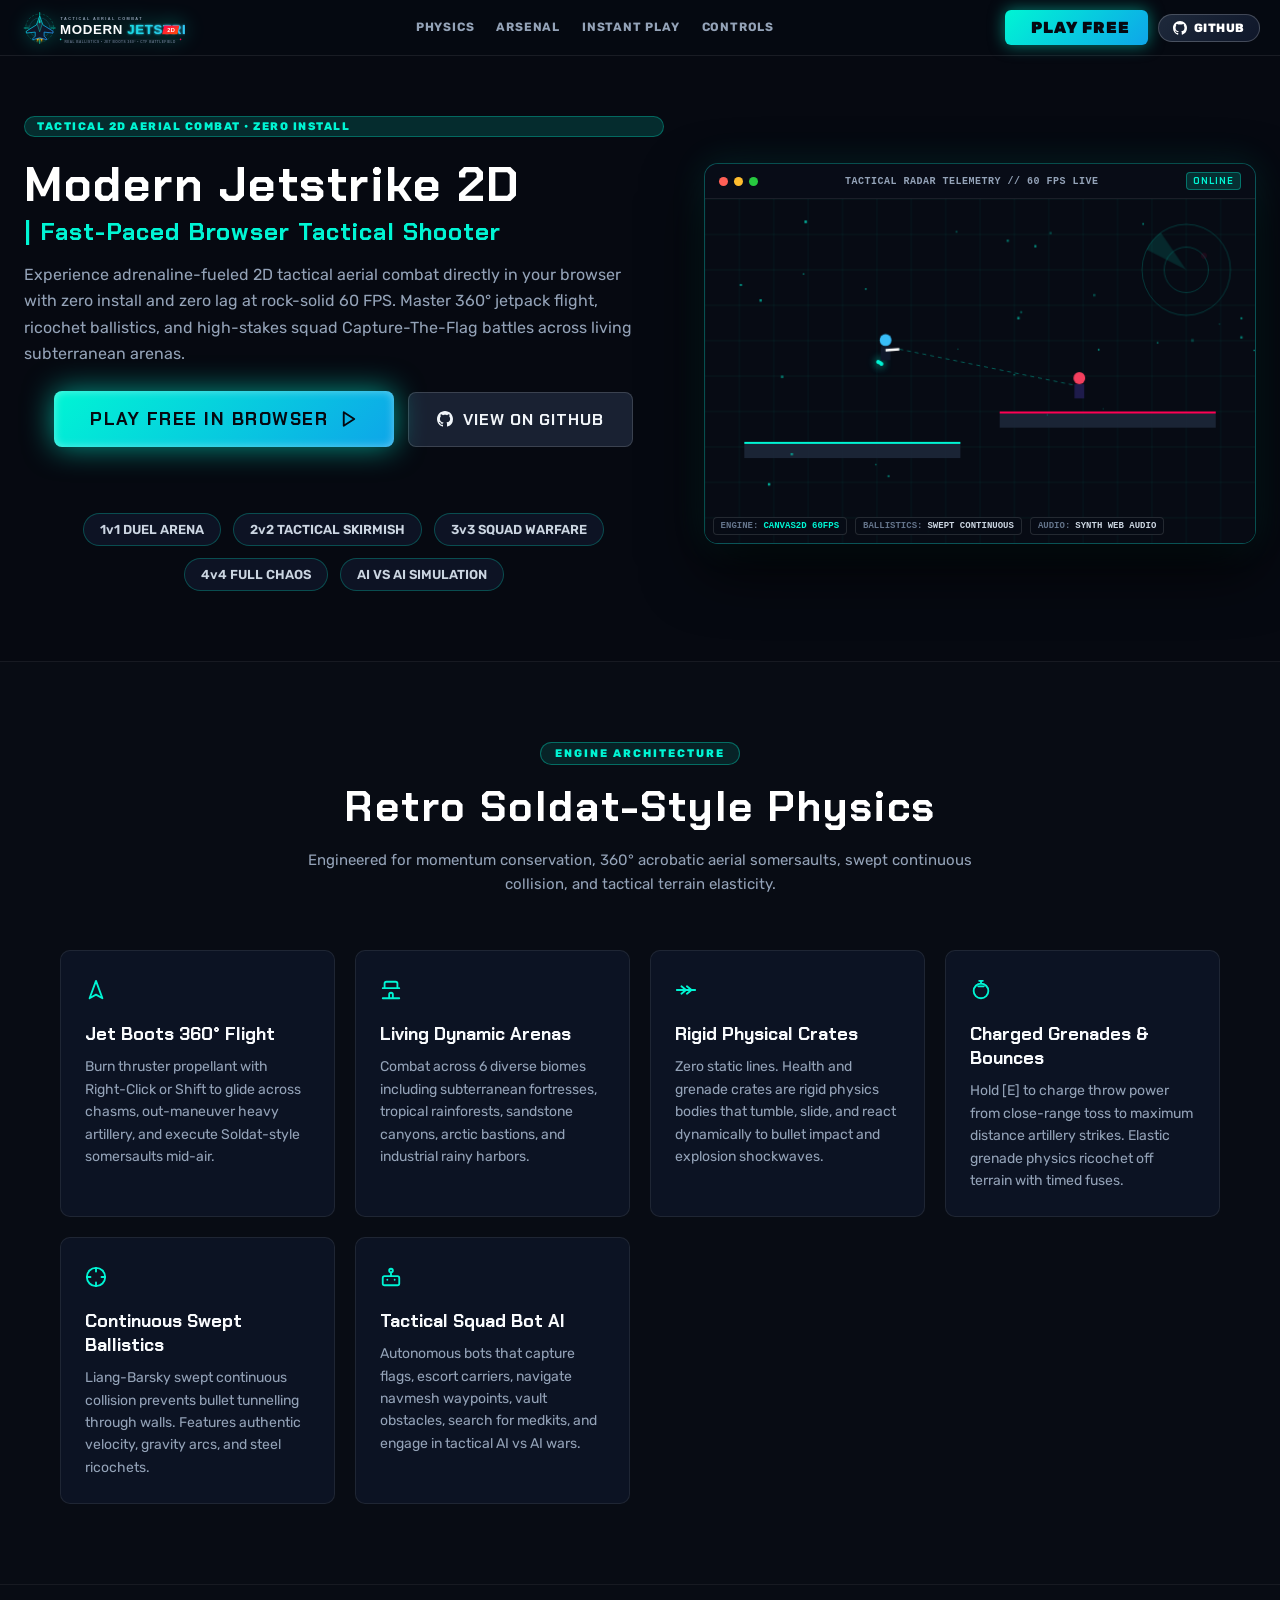
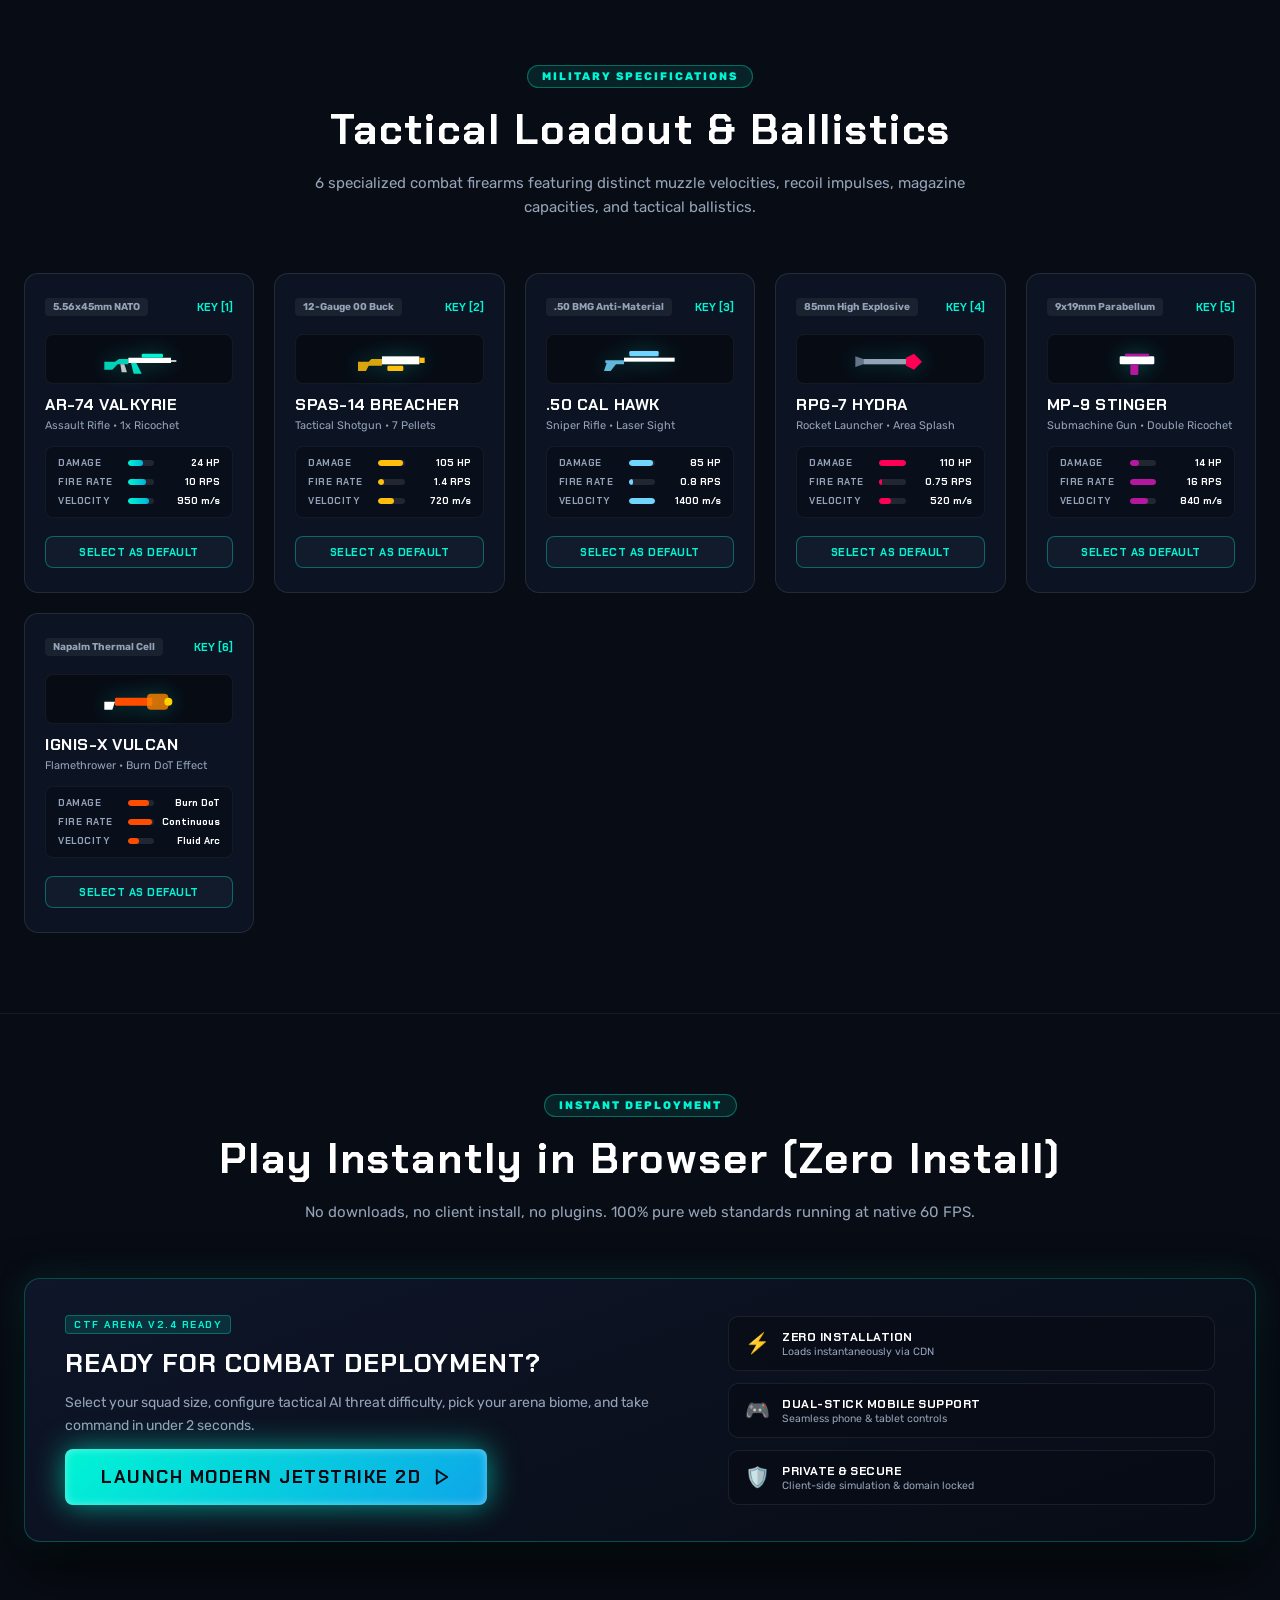
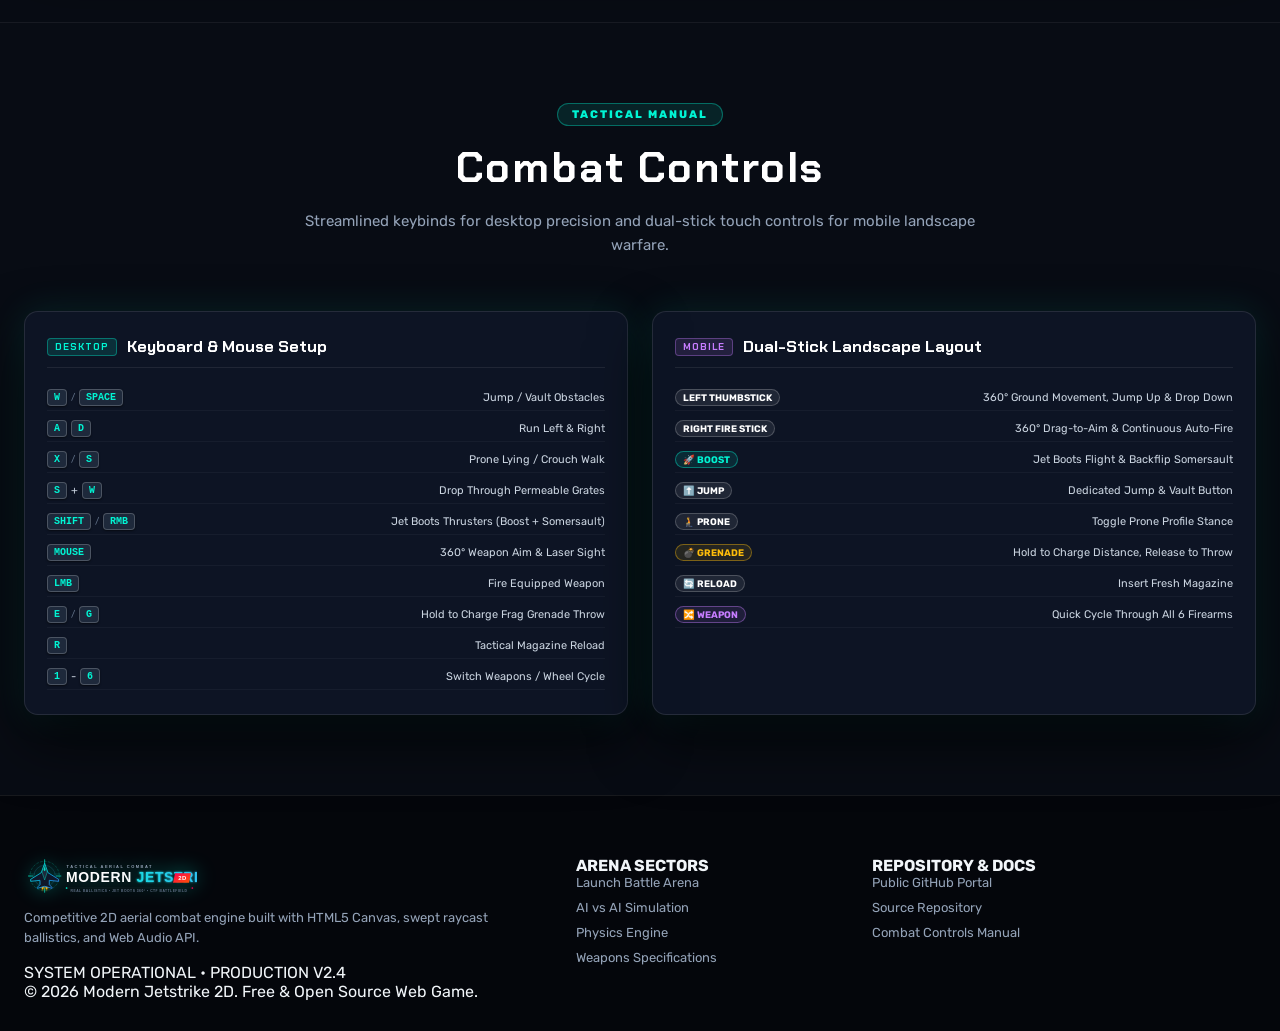
==== commit adddbf94: "deploy: live build with scenery textures, burning trees, parachute ammo drops, hardcore economy & ni" ====
--- a/index.html
+++ b/index.html
@@ -49,7 +49,7 @@
         }
       }
     </script>
-    <link rel="stylesheet" crossorigin href="./assets/style-BrWwJ6Lo.css">
+    <link rel="stylesheet" crossorigin href="./assets/style-BB7yL2Ba.css">
   </head>
   <body class="portal-body">
     <!-- Global Sticky Navigation Bar -->
--- a/assets/style-BB7yL2Ba.css
+++ b/assets/style-BB7yL2Ba.css
@@ -0,0 +1 @@
+@import "https://fonts.googleapis.com/css2?family=Chakra+Petch:wght@400;600;700&family=Rubik:wght@400;500;700;900&display=swap";*{box-sizing:border-box;-webkit-user-select:none;user-select:none;margin:0;padding:0}body,html{scroll-behavior:smooth;color:#f1f5f9;background-color:#060911;width:100%;min-height:100%;font-family:Rubik,Segoe UI,sans-serif;overflow:hidden auto}#app{width:100%;min-height:100vh;position:relative}.site-header{-webkit-backdrop-filter:blur(14px);z-index:1000;background:#060911f0;border-bottom:1px solid #ffffff14;width:100%;height:56px;position:sticky;top:0;left:0}.header-container{justify-content:space-between;align-items:center;max-width:1440px;height:100%;margin:0 auto;padding:0 20px;display:flex}.brand-link{color:#fff;align-items:center;gap:10px;text-decoration:none;display:flex}.brand-icon{color:#00f5d4;filter:drop-shadow(0 0 10px #00f5d4b3);font-size:20px}.brand-name{letter-spacing:1.5px;font-family:Chakra Petch,sans-serif;font-size:17px;font-weight:900}.brand-name .accent-text{color:#00f5d4}.brand-tag{color:#00f5d4;letter-spacing:.5px;background:#00f5d41f;border:1px solid #00f5d466;border-radius:4px;padding:2px 7px;font-size:10px;font-weight:700}.site-nav{gap:22px;display:flex}.nav-link{color:#94a3b8;letter-spacing:.8px;border-bottom:2px solid #0000;padding:6px 0;font-size:12px;font-weight:700;text-decoration:none;transition:all .2s}.nav-link:hover,.nav-link.active{color:#00f5d4;border-bottom-color:#00f5d4}.header-actions{align-items:center;gap:10px;display:flex}.header-pill{color:#00f5d4;cursor:pointer;background:#0f172ad9;border:1px solid #ffffff26;border-radius:20px;padding:6px 14px;font-size:12px;font-weight:700;transition:all .2s}.header-pill:hover{background:#1e293bf2;border-color:#00f5d4;transform:translateY(-1px)}.header-pill.danger{color:#ff0054;border-color:#ff00544d}.header-pill.danger:hover{background:#ff005433;border-color:#ff0054}.header-pill.muted{color:#94a3b8;border-color:#ffffff14}.github-pill{color:#fff;letter-spacing:.5px;background:linear-gradient(135deg,#1e293b 0%,#0f172a 100%);border:1px solid #fff3;border-radius:20px;align-items:center;gap:7px;padding:6px 14px;font-size:12px;font-weight:800;text-decoration:none;transition:all .2s;display:flex}.github-pill:hover{border-color:#00f5d4;transform:translateY(-1px);box-shadow:0 0 16px #00f5d44d}.arena-section{background:#000;width:100%;height:calc(100vh - 56px);min-height:560px;position:relative;overflow:hidden}canvas#game-canvas{cursor:crosshair;width:100%;height:100%;display:block;position:absolute;top:0;left:0}.top-hud-bar{z-index:50;gap:10px;display:flex;position:absolute;top:16px;right:16px}.hud-pill{color:#00f5d4;cursor:pointer;-webkit-backdrop-filter:blur(8px);backdrop-filter:blur(8px);background:#0f172ad9;border:1px solid #ffffff26;border-radius:20px;padding:8px 16px;font-size:13px;font-weight:700;transition:all .2s}.hud-pill:hover{background:#1e293bf2;border-color:#00f5d4;transform:translateY(-1px)}.hud-pill.danger{color:#ff0054;border-color:#ff00544d}.hud-pill.danger:hover{background:#ff005433;border-color:#ff0054}.hud-pill.muted{color:#94a3b8;border-color:#ffffff14}.modal-actions{gap:14px;display:flex}.cta-button.danger{background:linear-gradient(135deg,#d90429 0%,#ff0054 100%);box-shadow:0 8px 25px #ff005459}.cta-button.secondary{color:#fff;box-shadow:none;background:#1e293bcc;border:1px solid #ffffff26}.cta-button.secondary:hover{background:#334155f2}.badge-tag.warning{color:#ff0054;background:#ff005426;border-color:#ff005459}.text-warning{color:#ff0054;text-shadow:0 0 25px #ff005480}.touch-overlay{pointer-events:none;z-index:40;width:100%;height:100%;position:absolute;top:0;left:0}.touch-zone{pointer-events:auto;-webkit-user-select:none;user-select:none;position:absolute;bottom:16px}#touch-left-zone{justify-content:center;align-items:center;width:170px;height:170px;display:flex;left:18px}.stick-base{-webkit-backdrop-filter:blur(8px);border-radius:50%;justify-content:center;align-items:center;width:132px;height:132px;display:flex;position:relative}.move-stick-base{background:radial-gradient(circle,#0f172a73 0%,#060b18bf 100%);border:2px solid #00f5d459;box-shadow:0 0 16px #00f5d426,inset 0 0 16px #00000080}.stick-ring-guide{pointer-events:none;width:100%;height:100%;position:absolute}.guide-dir{color:#00f5d473;font-size:11px;position:absolute}.guide-up{top:6px;left:50%;transform:translate(-50%)}.guide-down{bottom:6px;left:50%;transform:translate(-50%)}.guide-left{top:50%;left:6px;transform:translateY(-50%)}.guide-right{top:50%;right:6px;transform:translateY(-50%)}.stick-knob{pointer-events:none;border-radius:50%;justify-content:center;align-items:center;transition:box-shadow .12s;display:flex;position:absolute;transform:translate(0)}.move-stick-knob{background:radial-gradient(circle at 35% 35%,#00f5d4,#0077b6);border:2px solid #fff;width:54px;height:54px;box-shadow:0 0 18px #00f5d4b3,inset 0 2px 4px #fff6}.knob-dot{background:#fff;border-radius:50%;width:12px;height:12px;box-shadow:0 0 8px #fff}#touch-right-zone{pointer-events:none;width:280px;height:280px;right:14px}.fire-stick-base{pointer-events:auto;cursor:grab;touch-action:none;background:radial-gradient(circle,#1e0a1480 0%,#0c050ccc 100%);border:2px dashed #ff00548c;border-radius:50%;width:136px;height:136px;position:absolute;bottom:10px;right:10px;box-shadow:0 0 20px #ff005440,inset 0 0 20px #0009}.fire-aim-indicator{transform-origin:0%;pointer-events:none;background:linear-gradient(90deg,#ff0054d9,#0000);width:76px;height:3px;display:none;position:absolute;top:50%;left:50%;box-shadow:0 0 8px #ff0054}.fire-stick-knob{color:#fff;letter-spacing:.5px;-webkit-user-select:none;user-select:none;background:radial-gradient(circle at 35% 35%,#ff0054,#800f2f);border:2px solid #ffccd5;width:62px;height:62px;font-family:Chakra Petch,sans-serif;font-size:11px;font-weight:900;box-shadow:0 0 20px #ff0054a6,inset 0 2px 5px #ffffff80}.fire-stick-knob.active-firing{background:radial-gradient(circle at 35% 35%,#ff4d6d,#d90429);transform:scale(1.06);box-shadow:0 0 30px #ff0054,inset 0 0 10px #fff}.fire-knob-text{pointer-events:none;text-shadow:0 1px 4px #000c}.touch-btn-cluster{pointer-events:none;width:100%;height:100%;position:absolute;top:0;left:0}.t-btn{pointer-events:auto;color:#fff;cursor:pointer;touch-action:none;-webkit-user-select:none;user-select:none;-webkit-backdrop-filter:blur(6px);background:#0f172acc;border:1.5px solid #ffffff40;border-radius:50%;justify-content:center;align-items:center;font-family:Chakra Petch,sans-serif;transition:transform 80ms,filter 80ms,background 80ms;display:flex;position:absolute}.t-btn:active{filter:brightness(1.3);transform:scale(.9)}.t-jet{color:#fff;background:linear-gradient(135deg,#00b4d8bf,#0077b6e6);border:2px solid #00f5d4;border-radius:21px;gap:5px;width:94px;height:42px;font-size:13px;font-weight:800;bottom:160px;right:18px;box-shadow:0 0 18px #00f5d473}.t-jet:active{color:#080c14;background:linear-gradient(135deg,#00f5d4,#0077b6)}.t-jump{background:#141e37d9;border-color:#00f5d466;width:44px;height:44px;font-size:18px;bottom:160px;right:122px}.t-prone{background:#141e37d9;border-color:#4895ef80;width:42px;height:42px;font-size:17px;bottom:160px;right:176px}.t-grenade{background:#28190ad9;border-color:#ffb703;width:48px;height:48px;font-size:18px;bottom:102px;right:162px;box-shadow:0 0 12px #ffb7034d}.t-reload{background:#0a192dd9;border-color:#4895ef;width:44px;height:44px;font-size:17px;bottom:44px;right:162px}.t-weapon{background:#230a28d9;border-color:#b5179e;width:46px;height:46px;font-size:18px;top:15px;right:25px;box-shadow:0 0 12px #b5179e4d}.rotate-prompt-overlay{z-index:99999;-webkit-backdrop-filter:blur(18px);text-align:center;direction:rtl;background:#040710f5;justify-content:center;align-items:center;width:100vw;height:100vh;padding:24px;display:flex;position:fixed;top:0;left:0}.rotate-card{background:#0b1326eb;border:1px solid #00f5d459;border-radius:18px;flex-direction:column;align-items:center;width:100%;max-width:440px;padding:34px 26px;display:flex;box-shadow:0 0 45px #00f5d433,inset 0 0 25px #0009}.rotate-phone-anim{justify-content:center;align-items:center;width:110px;height:110px;margin-bottom:20px;display:flex;position:relative}.phone-svg{transform-origin:50%;filter:drop-shadow(0 0 10px #00f5d466);animation:2.6s ease-in-out infinite phoneLandscapeTilt}@keyframes phoneLandscapeTilt{0%,15%{transform:rotate(0)}40%,80%{transform:rotate(-90deg)}95%,to{transform:rotate(0)}}.rotate-arrow-indicator{font-size:24px;animation:3s linear infinite spinSlow;position:absolute;top:-6px;right:-6px}@keyframes spinSlow{0%{transform:rotate(0)}to{transform:rotate(360deg)}}.rotate-title{color:#00f5d4;text-shadow:0 0 14px #00f5d480;margin:0 0 4px;font-family:Chakra Petch,sans-serif;font-size:22px;font-weight:800}.rotate-sub{letter-spacing:2px;color:#ffffffa6;direction:ltr;margin-bottom:14px;font-family:Chakra Petch,sans-serif;font-size:13px;font-weight:700}.rotate-note{color:#94a3b8;margin:0 0 22px;font-size:14px;line-height:1.5}.rotate-action-btn{color:#080c14;letter-spacing:1px;cursor:pointer;background:linear-gradient(135deg,#00f5d4,#00b4d8);border:none;border-radius:10px;width:100%;padding:14px 20px;font-family:Chakra Petch,sans-serif;font-size:14px;font-weight:800;transition:transform .15s,filter .15s;box-shadow:0 0 25px #00f5d466}.rotate-action-btn:active{filter:brightness(1.2);transform:scale(.96)}@media (orientation:portrait) and (width<=1024px){#rotate-prompt{display:flex!important}}@media (height<=520px){.site-header{height:38px!important;padding:0 12px!important}.site-header .brand-title-wrap{display:none!important}.site-header .header-pill{padding:3px 8px!important;font-size:11px!important}.arena-section,.standalone-arena{height:calc(100vh - 38px)!important;min-height:0!important}.touch-zone{transform-origin:bottom;transform:scale(.88)}}.overlay-container{-webkit-backdrop-filter:blur(12px);backdrop-filter:blur(12px);z-index:100;background:#080c14d9;justify-content:center;align-items:center;width:100%;height:100%;display:flex;position:absolute;top:0;left:0}.glass-panel{background:linear-gradient(145deg,#111827f0,#0f172afa);border:1px solid #ffffff24;border-radius:18px;box-shadow:0 25px 60px #000000b3,0 0 35px #00f5d41f}.menu-card.no-scroll{flex-direction:column;gap:clamp(10px,1.6vh,16px);width:min(92vw,1060px);max-height:88vh;padding:clamp(16px,2.6vh,28px) clamp(20px,2.8vw,36px);display:flex;overflow:hidden}.menu-card.lobby-modular-warroom{box-sizing:border-box;-webkit-backdrop-filter:blur(16px);background:linear-gradient(160deg,#0d1424f0,#070b14fa);border:1px solid #00f5d438;border-radius:16px;flex-direction:column;gap:10px;width:min(95vw,1120px);max-height:92vh;padding:14px 22px;display:flex;overflow:hidden;box-shadow:0 20px 60px #000000e0,0 0 30px #00f5d414}.warroom-header{border-bottom:1px solid #ffffff14;justify-content:space-between;align-items:center;padding-bottom:8px;display:flex}.brand-badge-box{align-items:center;gap:10px;display:flex}.live-status-dot{background:#00f5d4;border-radius:50%;width:8px;height:8px;animation:2s ease-in-out infinite pulse-dot;box-shadow:0 0 10px #00f5d4}@keyframes pulse-dot{0%,to{opacity:1;transform:scale(1)}50%{opacity:.5;transform:scale(.85)}}.warroom-title{color:#fff;letter-spacing:1.5px;margin:0;font-family:Chakra Petch,sans-serif;font-size:20px;font-weight:900;line-height:1}.warroom-title span{color:#00f5d4}.warroom-tag{letter-spacing:1px;color:#00f5d4;background:#00f5d41f;border:1px solid #00f5d447;border-radius:6px;padding:2px 8px;font-size:10px;font-weight:800}.warroom-top-toolbar{align-items:center;gap:8px;display:flex}.pilot-callsign-box{background:#0d1527bf;border:1px solid #00f5d44d;border-radius:12px;align-items:center;gap:6px;padding:2px 8px;transition:all .2s;display:flex}.pilot-callsign-box:focus-within{border-color:#00f5d4;box-shadow:0 0 10px #00f5d440}.callsign-label{letter-spacing:.8px;color:#64748b;font-size:10px;font-weight:800}.callsign-input{color:#00f5d4;text-transform:uppercase;letter-spacing:.5px;background:0 0;border:none;outline:none;width:95px;font-family:Chakra Petch,sans-serif;font-size:12px;font-weight:800}.profile-pill-compact{color:#ffbe0b;background:#ffbe0b1a;border:1px solid #ffbe0b40;border-radius:12px;gap:8px;padding:4px 10px;font-size:11px;font-weight:800;display:flex}.toolbar-pill{color:#cbd5e1;letter-spacing:.5px;cursor:pointer;background:#141e30b3;border:1px solid #ffffff24;border-radius:8px;align-items:center;gap:6px;padding:4px 12px;font-family:Chakra Petch,sans-serif;font-size:11px;font-weight:800;transition:all .18s;display:flex}.toolbar-pill:hover{color:#00f5d4;background:#00f5d41f;border-color:#00f5d4;box-shadow:0 0 10px #00f5d440}.toolbar-pill .pill-icon{font-size:13px}.lobby-split-grid{grid-template-columns:1fr 1.25fr;align-items:stretch;gap:16px;display:grid}.lobby-col{flex-direction:column;gap:9px;display:flex}.lobby-group{flex-direction:column;gap:4px;display:flex}.group-label{color:#94a3b8;letter-spacing:.8px;text-transform:uppercase;font-family:Chakra Petch,sans-serif;font-size:10px;font-weight:800}.group-header-row{justify-content:space-between;align-items:center;display:flex}.customize-arsenal-btn{color:#00f5d4;letter-spacing:.5px;cursor:pointer;background:#00f5d41a;border:1px solid #00f5d459;border-radius:6px;align-items:center;gap:5px;padding:2.5px 8px;font-family:Chakra Petch,sans-serif;font-size:9.5px;font-weight:800;transition:all .15s;display:flex}.customize-arsenal-btn:hover{color:#060911;background:#00f5d4;box-shadow:0 0 10px #00f5d466}.mode-pill-group{grid-template-columns:1fr 1fr;gap:6px;display:grid}.mode-pill-group .menu-btn{border-radius:8px;padding:6px 4px}.mode-pill-group .btn-primary-text{letter-spacing:.5px;font-size:11.5px;font-weight:800}.mode-pill-group .btn-sub-label{color:#94a3b8;font-size:9px}.grid-4-pills{grid-template-columns:repeat(4,1fr);gap:5px;display:grid}.grid-4-pills .menu-btn{border-radius:6px;padding:6px 2px;font-size:11px;font-weight:800}.grid-3-pills{grid-template-columns:repeat(3,1fr);gap:5px;display:grid}.grid-3-pills .menu-btn{border-radius:6px;padding:6px 2px;font-size:11px;font-weight:800}.grid-2-pills{grid-template-columns:repeat(2,1fr);gap:5px;display:grid}.grid-2-pills .menu-btn{border-radius:6px;padding:6px 4px;font-size:10px;font-weight:800}.menu-btn{color:#cbd5e1;cursor:pointer;-webkit-user-select:none;user-select:none;background:#141e30a6;border:1px solid #ffffff1a;border-radius:8px;flex-direction:column;justify-content:center;align-items:center;gap:1px;font-family:Chakra Petch,sans-serif;transition:all .15s;display:flex}.menu-btn:hover{color:#fff;background:#1e2d46bf;border-color:#00f5d466}.menu-btn.active{color:#fff;background:linear-gradient(135deg,#00f5d42e,#00b4d847);border:1.5px solid #00f5d4;box-shadow:0 0 12px #00f5d44d}.map-cards-compact-grid{grid-template-columns:repeat(3,1fr);gap:6px;display:grid}.map-card-pill{cursor:pointer;text-align:left;-webkit-user-select:none;user-select:none;background:#121a2bb3;border:1px solid #ffffff1a;border-radius:8px;align-items:center;gap:8px;padding:5px 7px;transition:all .15s;display:flex}.map-card-pill:hover{background:#1e293bd9;border-color:#00f5d473;transform:translateY(-1px)}.map-card-pill.active{background:linear-gradient(135deg,#00f5d42e,#00b4d840);border:1.5px solid #00f5d4;box-shadow:0 0 10px #00f5d447}.map-thumb-preview{border:1px solid #ffffff26;border-radius:5px;flex-shrink:0;justify-content:center;align-items:flex-end;width:36px;height:30px;display:flex;position:relative;overflow:hidden}.thumb-badge{color:#fff;letter-spacing:.5px;background:#000000bf;border-radius:3px;margin-bottom:2px;padding:1px 3px;font-size:7px;font-weight:900;line-height:1}.thumb-citadel{background:linear-gradient(135deg,#0f172a,#1e293b,#0ea5e9)}.thumb-jungle{background:linear-gradient(135deg,#14532d,#166534,#22c55e)}.thumb-desert{background:linear-gradient(135deg,#78350f,#b45309,#f59e0b)}.thumb-arctic{background:linear-gradient(135deg,#0369a1,#0284c7,#bae6fd)}.thumb-docks{background:linear-gradient(135deg,#1e293b,#475569,#94a3b8)}.thumb-neon{background:linear-gradient(135deg,#581c87,#9333ea,#ec4899)}.map-card-pill .map-text{flex-direction:column;display:flex;overflow:hidden}.map-card-pill .map-text strong{color:#fff;white-space:nowrap;text-overflow:ellipsis;font-family:Chakra Petch,sans-serif;font-size:10px;font-weight:800;line-height:1.1;overflow:hidden}.map-card-pill .map-text small{color:#94a3b8;white-space:nowrap;text-overflow:ellipsis;font-size:8px;overflow:hidden}.equipped-weapon-tile{cursor:pointer;background:#101828d9;border:1.5px solid #00f5d459;border-radius:10px;justify-content:space-between;align-items:center;padding:8px 12px;transition:all .2s;display:flex}.equipped-weapon-tile:hover{background:#162138e6;border-color:#00f5d4;box-shadow:0 0 16px #00f5d440}.wep-preview-left{flex-direction:column;gap:1px;display:flex}.wep-key-tag{color:#00f5d4;background:#00f5d41f;border-radius:4px;width:fit-content;padding:1.5px 6px;font-size:9px;font-weight:800;display:inline-block}.wep-name{color:#fff;letter-spacing:.5px;margin:2px 0 0;font-family:Chakra Petch,sans-serif;font-size:14px;font-weight:900}.wep-sub{color:#94a3b8;margin:0;font-size:10px}.wep-preview-right{flex-direction:column;gap:3px;min-width:140px;display:flex}.mini-stat-row{color:#cbd5e1;align-items:center;gap:6px;font-size:9px;font-weight:800;display:flex}.mini-stat-lbl{text-align:right;color:#94a3b8;width:22px;font-size:8.5px}.mini-bar{background:#ffffff1a;border-radius:3px;flex:1;height:5px;overflow:hidden}.bar-inner{background:linear-gradient(90deg,#00f5d4,#00b4d8);border-radius:3px;height:100%;transition:width .3s}.warroom-footer{border-top:1px solid #ffffff14;justify-content:space-between;align-items:center;margin-top:2px;padding-top:8px;display:flex}.warroom-status{color:#94a3b8;letter-spacing:.5px;align-items:center;gap:8px;font-size:10.5px;font-weight:700;display:flex}.warroom-status .status-indicator{background:#06d6a0;border-radius:50%;width:7px;height:7px;box-shadow:0 0 8px #06d6a0}.warroom-launch-btn{letter-spacing:1px;color:#060911;cursor:pointer;background:linear-gradient(135deg,#00f5d4,#00b4d8);border:none;border-radius:10px;justify-content:center;align-items:center;gap:8px;width:auto;min-width:260px;padding:9px 24px;font-family:Chakra Petch,sans-serif;font-size:13.5px;font-weight:900;transition:all .2s;display:flex;box-shadow:0 0 20px #00f5d473}.warroom-launch-btn:hover{filter:brightness(1.1);transform:scale(1.02);box-shadow:0 0 30px #00f5d4b3}.settings-modal-card,.controls-modal-card,.arsenal-modal-card{box-sizing:border-box;-webkit-backdrop-filter:blur(20px);background:linear-gradient(160deg,#0f172af5,#080c16fc);border:1.5px solid #00f5d44d;border-radius:16px;flex-direction:column;gap:12px;width:min(92vw,680px);max-height:86vh;padding:18px 24px;display:flex;box-shadow:0 25px 70px #000000e6,0 0 30px #00f5d426}.arsenal-modal-card{width:min(94vw,860px)}.modal-header{border-bottom:1px solid #ffffff14;justify-content:space-between;align-items:center;padding-bottom:8px;display:flex}.modal-title-wrap{flex-direction:column;gap:2px;display:flex}.modal-badge{color:#00f5d4;letter-spacing:1px;background:#00f5d41f;border-radius:4px;width:fit-content;padding:1.5px 7px;font-size:9px;font-weight:800;display:inline-block}.modal-title{color:#fff;letter-spacing:.5px;margin:0;font-family:Chakra Petch,sans-serif;font-size:18px;font-weight:900}.modal-close-btn{color:#94a3b8;cursor:pointer;background:0 0;border:none;border-radius:6px;padding:4px 8px;font-size:18px;transition:all .15s}.modal-close-btn:hover{color:#ff0054;background:#ff005426}.modal-body{max-height:calc(86vh - 120px);padding-right:4px;overflow-y:auto}.modal-footer{border-top:1px solid #ffffff14;justify-content:flex-end;padding-top:10px;display:flex}.setting-item-row{background:#ffffff08;border:1px solid #ffffff14;border-radius:8px;justify-content:space-between;align-items:center;margin-bottom:8px;padding:10px 14px;display:flex}.setting-info{flex-direction:column;gap:2px;display:flex}.setting-info strong{color:#fff;font-family:Chakra Petch,sans-serif;font-size:12px;font-weight:800}.setting-info small{color:#94a3b8;font-size:10px}.setting-ctrl{align-items:center;gap:10px;min-width:170px;display:flex}.setting-ctrl .vol-slider{accent-color:#00f5d4;cursor:pointer;flex:1}.setting-ctrl .volume-num{color:#00f5d4;text-align:right;min-width:36px;font-family:Chakra Petch,sans-serif;font-size:12px;font-weight:800}.controls-modal-grid{grid-template-columns:1fr 1fr;gap:16px;display:grid}.controls-column .col-heading{color:#00f5d4;letter-spacing:1px;border-bottom:1px solid #00f5d433;margin:0 0 8px;padding-bottom:4px;font-family:Chakra Petch,sans-serif;font-size:12px;font-weight:800}.control-row{color:#cbd5e1;border-bottom:1px solid #ffffff0a;justify-content:space-between;align-items:center;padding:4.5px 0;font-size:11px;display:flex}.control-row .key-cluster{align-items:center;gap:4px;display:flex}.control-row kbd{color:#00f5d4;background:#1e293b;border:1px solid #fff3;border-radius:4px;padding:2px 6px;font-family:monospace;font-size:10px;font-weight:800;box-shadow:0 1px 2px #00000080}.control-row .sep{color:#64748b;font-size:9px}.touch-pill{color:#fff;background:#ffffff14;border:1px solid #fff3;border-radius:12px;padding:2px 7px;font-size:9.5px;font-weight:700}.touch-pill.cyan{color:#00f5d4;background:#00f5d41a;border-color:#00f5d466}.touch-pill.amber{color:#ffbe0b;background:#ffbe0b1a;border-color:#ffbe0b66}.touch-pill.purple{color:#c77dff;background:#c77dff1a;border-color:#c77dff66}.arsenal-modal-grid{grid-template-columns:repeat(3,1fr);gap:10px;display:grid}.weapon-compact-card{cursor:pointer;background:#141e30a6;border:1px solid #ffffff1f;border-radius:10px;flex-direction:column;gap:6px;padding:10px 12px;transition:all .2s;display:flex}.w-card-header{justify-content:space-between;align-items:center;font-size:9px;display:flex}.w-slot-tag{color:#00f5d4;background:#00f5d426;border-radius:3px;padding:1px 5px;font-weight:800}.w-caliber-tag{color:#94a3b8;font-size:8.5px}.w-title{color:#fff;margin:0;font-family:Chakra Petch,sans-serif;font-size:13px;font-weight:900}.w-type-desc{color:#94a3b8;margin:0;font-size:9.5px;line-height:1.2}.w-specs-row{color:#cbd5e1;background:#0000004d;border-radius:4px;justify-content:space-between;padding:3px 6px;font-size:9px;display:flex}.w-specs-row b{color:#00f5d4}.weapon-compact-card .default-tag{border-radius:6px;width:100%;margin-top:2px;padding:5px 0;font-size:10px;font-weight:800}.menu-header{text-align:center}.badge-tag{letter-spacing:1.5px;color:#00f5d4;background:#00f5d426;border:1px solid #00f5d44d;border-radius:12px;margin-bottom:4px;padding:3px 12px;font-size:11px;font-weight:800;display:inline-block}.game-title{letter-spacing:2px;color:#fff;text-transform:uppercase;text-shadow:0 0 20px #00f5d44d;font-family:Chakra Petch,sans-serif;font-size:clamp(26px,3.8vh,38px);font-weight:900;line-height:1.1}.game-title span{color:#00f5d4}.game-subtitle{color:#94a3b8;margin-top:2px;font-size:clamp(12px,1.4vh,13px)}.menu-grid{grid-template-columns:1.15fr 1fr;align-items:stretch;gap:clamp(14px,2.2vw,26px);display:grid}.menu-col{flex-direction:column;justify-content:space-between;gap:clamp(8px,1.5vh,14px);display:flex}.setup-section{flex-direction:column;gap:6px;display:flex}.section-label{color:#cbd5e1;letter-spacing:.5px;font-size:12px;font-weight:700}.mode-group{grid-template-columns:1fr 1fr;gap:8px;display:grid}.size-group{grid-template-columns:repeat(4,1fr);gap:8px;display:grid}.diff-group{grid-template-columns:repeat(3,1fr);gap:8px;display:grid}.menu-btn,.choice-btn{color:#e2e8f0;cursor:pointer;background:#1e293b99;border:1px solid #ffffff1a;border-radius:10px;flex-direction:column;align-items:center;gap:2px;padding:clamp(8px,1.2vh,12px) 6px;transition:all .2s;display:flex}.menu-btn:hover,.choice-btn:hover{background:#334155b3;border-color:#00f5d466;transform:translateY(-2px)}.menu-btn.active,.choice-btn.active{color:#fff;background:linear-gradient(145deg,#00b4d840,#00f5d426);border:2px solid #00f5d4;box-shadow:0 0 14px #00f5d440}.menu-btn .btn-top,.choice-btn .title{font-family:Chakra Petch,sans-serif;font-size:13px;font-weight:700}.menu-btn .btn-sub,.choice-btn .desc{color:#94a3b8;font-size:10px}.mode-btn.cvc-highlight.active{border-color:#ffbe0b;box-shadow:0 0 16px #ffbe0b66}.mode-btn.cvc-highlight.active .btn-top{color:#ffbe0b}.weapons-grid-compact{flex-direction:column;gap:5px;display:flex}.weapon-compact-card{cursor:pointer;-webkit-user-select:none;user-select:none;background:#0f172a99;border:1px solid #ffffff14;border-radius:8px;align-items:center;gap:10px;padding:6px 10px;transition:all .15s;display:flex;position:relative}.weapon-compact-card:hover{background:#1e293bb3;border-color:#00f5d466;transform:translate(2px)}.weapon-compact-card.active{background:#00f5d424;border-color:#00f5d4;box-shadow:0 0 10px #00f5d440}.weapon-compact-card.active .w-badge{color:#0f172a;background:#00f5d4;box-shadow:0 0 8px #00f5d499}.weapon-compact-card .default-tag{color:#64748b;text-transform:uppercase;letter-spacing:.5px;border:1px solid #ffffff1a;border-radius:4px;flex-shrink:0;margin-left:auto;padding:2px 7px;font-size:10px;font-weight:800;transition:all .15s}.weapon-compact-card.active .default-tag{color:#00f5d4;background:#00f5d42e;border-color:#00f5d4;font-weight:900}.w-badge{color:#0f172a;background:#00f5d4;border-radius:4px;flex-shrink:0;justify-content:center;align-items:center;width:20px;height:20px;font-size:11px;font-weight:900;display:inline-flex}.w-logo-wrap{background:#00000073;border:1px solid #ffffff14;border-radius:4px;flex-shrink:0;justify-content:center;align-items:center;width:44px;height:24px;padding:2px 4px;display:flex}.weapon-svg{object-fit:contain;filter:drop-shadow(0 0 3px #00f5d459);width:100%;height:100%}.w-details{flex-direction:column;display:flex}.w-details strong{color:#fff;font-size:12px}.w-details span{color:#94a3b8;font-size:10px}.controls-guide-compact{background:#0f172a80;border:1px solid #ffffff14;border-radius:10px;grid-template-columns:repeat(2,1fr);gap:6px;padding:8px 12px;display:grid}.guide-item{color:#cbd5e1;align-items:center;gap:6px;font-size:11px;display:flex}.guide-item .k{color:#00f5d4;letter-spacing:.5px;white-space:nowrap;background:#ffffff1f;border:1px solid #fff3;border-radius:4px;padding:2px 6px;font-size:10px;font-weight:700;display:inline-block}.launch-box{margin-top:auto}.cta-button{color:#080c14;cursor:pointer;background:linear-gradient(135deg,#00b4d8 0%,#00f5d4 100%);border:none;border-radius:12px;flex-direction:column;align-items:center;gap:2px;width:100%;padding:clamp(12px,1.8vh,16px) 20px;transition:all .25s cubic-bezier(.4,0,.2,1);display:flex;box-shadow:0 8px 25px #00f5d44d}.cta-button:hover{filter:brightness(1.1);transform:translateY(-2px);box-shadow:0 12px 30px #00f5d480}.cta-button:active{transform:translateY(1px)}.cta-button .btn-text{letter-spacing:1px;font-family:Chakra Petch,sans-serif;font-size:clamp(16px,2.2vh,20px);font-weight:800}.cta-button .btn-sub{opacity:.85;font-size:11px;font-weight:600}.modal-card{text-align:center;flex-direction:column;gap:20px;width:90%;max-width:520px;padding:36px;display:flex}.modal-title{letter-spacing:2px;font-family:Chakra Petch,sans-serif;font-size:42px;font-weight:900}.text-victory{color:#00f5d4;text-shadow:0 0 25px #00f5d480}.text-defeat{color:#ff0054;text-shadow:0 0 25px #ff005480}.modal-subtitle{color:#cbd5e1;font-size:15px}.score-display{background:#0f172ab3;border-radius:12px;justify-content:center;align-items:center;gap:24px;padding:16px;display:flex}.score-team{font-size:22px;font-weight:800}.score-team.blue{color:#00b4d8}.score-team.red{color:#e63946}.score-team span{font-size:36px}.score-divider{color:#64748b;font-size:28px}.stats-summary{background:#1e293b80;border-radius:10px;justify-content:space-around;padding:12px;font-size:14px;display:flex}.stat-item strong{color:#00f5d4;font-size:16px}.reward-card{text-align:left;background:#0f172ad9;border:1px solid #ffffff1f;border-radius:14px;flex-direction:column;gap:12px;padding:16px 20px;display:flex}.reward-card.victory-reward{border-color:#00f5d466;box-shadow:0 0 20px #00f5d426}.reward-card.defeat-reward{border-color:#ff005459;box-shadow:0 0 20px #ff00541f}.reward-header{justify-content:space-between;align-items:center;display:flex}.reward-badge{letter-spacing:1px;text-transform:uppercase;color:#00f5d4;font-family:Chakra Petch,sans-serif;font-size:13px;font-weight:900}.reward-card.defeat-reward .reward-badge{color:#ffb703}.rank-up-badge{color:#0f172a;background:#ffb703;border-radius:6px;padding:2px 8px;font-size:11px;font-weight:900;animation:1s infinite alternate pulse}.reward-amounts{gap:12px;display:flex}.reward-pill{text-align:center;letter-spacing:.5px;border-radius:8px;flex:1;padding:8px 12px;font-family:Chakra Petch,sans-serif;font-size:18px;font-weight:900}.reward-pill.xp{color:#00f5d4;background:#00f5d426;border:1px solid #00f5d466}.reward-pill.credits{color:#ffb703;background:#ffb70326;border:1px solid #ffb70366}.career-progress{flex-direction:column;gap:6px;margin-top:4px;display:flex}.career-rank-text{color:#cbd5e1;justify-content:space-between;font-size:12px;font-weight:800;display:flex}.career-bar-track{background:#ffffff1a;border-radius:4px;width:100%;height:8px;overflow:hidden}.career-bar-fill{background:linear-gradient(90deg,#00b4d8,#00f5d4);border-radius:4px;height:100%;transition:width .6s cubic-bezier(.4,0,.2,1)}.career-total-credits{color:#94a3b8;margin-top:2px;font-size:11px}.career-total-credits strong{color:#ffb703}.menu-top-strip{justify-content:space-between;align-items:center;width:100%;display:flex}.player-profile-pill{background:#0f172ab3;border:1px solid #ffffff1f;border-radius:20px;align-items:center;gap:8px;padding:4px 10px;font-size:11px;font-weight:800;display:flex}#profile-rank-tag{color:#00f5d4;letter-spacing:.5px}#profile-credits-tag{color:#ffb703;border-left:1px solid #ffffff26;padding-left:8px}@media (width<=900px){.lobby-split-grid{grid-template-columns:1fr;gap:10px}.menu-card.lobby-modular-warroom{max-height:94vh;overflow-y:auto}.controls-modal-grid{grid-template-columns:1fr}.arsenal-modal-grid{grid-template-columns:1fr 1fr}.menu-grid{grid-template-columns:1fr;gap:10px}.menu-card.no-scroll{max-height:94vh;overflow-y:auto}}@media (height<=620px){.menu-card.lobby-modular-warroom{gap:5px;padding:8px 16px}.warroom-header{padding-bottom:4px}.lobby-col{gap:4px}.map-thumb-preview{width:26px;height:20px}.equipped-weapon-tile{padding:5px 10px}}@media (height<=720px){.menu-card.no-scroll{gap:6px;padding:10px 18px}.badge-tag{margin-bottom:2px;padding:2px 8px;font-size:10px}.game-title{font-size:24px}.game-subtitle{display:none}.weapons-grid-compact{gap:3px}.weapon-compact-card{padding:4px 8px}.choice-btn{padding:6px 4px}.choice-btn .title{font-size:11px}.choice-btn .desc{display:none}}.portal-section{background:#080c14;border-top:1px solid #ffffff0f;padding:80px 24px}.portal-section.dark-alt{background:#060910}.section-inner{max-width:1320px;margin:0 auto}.section-header{text-align:center;margin-bottom:54px}.section-tag{color:#00f5d4;letter-spacing:2px;text-transform:uppercase;background:#00f5d41a;border:1px solid #00f5d459;border-radius:20px;margin-bottom:14px;padding:4px 14px;font-size:11px;font-weight:800;display:inline-block}.section-title{letter-spacing:2px;color:#fff;margin-bottom:14px;font-family:Chakra Petch,sans-serif;font-size:clamp(28px,4vw,42px);font-weight:900}.section-desc{color:#94a3b8;max-width:680px;margin:0 auto;font-size:15px;line-height:1.6}.arsenal-cards-grid{grid-template-columns:repeat(auto-fit,minmax(230px,1fr));gap:20px;display:grid}.arsenal-showcase-card{-webkit-backdrop-filter:blur(8px);backdrop-filter:blur(8px);background:#0f172ab3;border:1px solid #ffffff1a;border-radius:14px;flex-direction:column;padding:24px 20px;transition:all .3s cubic-bezier(.4,0,.2,1);display:flex}.arsenal-showcase-card:hover{border-color:#00f5d466;transform:translateY(-4px);box-shadow:0 14px 30px #0006,0 0 20px #00f5d426}.arsenal-showcase-card.active{background:#0f172ae6;border-color:#00f5d4;box-shadow:0 0 25px #00f5d440}.card-top{justify-content:space-between;align-items:center;margin-bottom:18px;display:flex}.caliber-tag{color:#94a3b8;background:#ffffff0f;border-radius:4px;padding:3px 8px;font-size:10px;font-weight:700}.slot-badge{color:#00f5d4;font-family:Chakra Petch,sans-serif;font-size:11px;font-weight:800}.card-logo-display{background:#0006;border:1px solid #ffffff0f;border-radius:8px;justify-content:center;align-items:center;height:64px;margin-bottom:18px;padding:8px 16px;display:flex}.showcase-svg{object-fit:contain;filter:drop-shadow(0 0 6px #00f5d466);width:100%;height:100%}.wep-title{letter-spacing:.5px;color:#fff;margin-bottom:4px;font-family:Chakra Petch,sans-serif;font-size:18px;font-weight:800}.wep-type{color:#94a3b8;margin-bottom:18px;font-size:11px}.specs-list{border-top:1px solid #ffffff14;flex-direction:column;gap:8px;margin-bottom:22px;padding-top:14px;font-size:12px;display:flex}.spec-row{justify-content:space-between;align-items:center;display:flex}.spec-row span{color:#94a3b8}.spec-row strong{color:#f1f5f9}.highlight-cyan{color:#00f5d4!important}.highlight-amber{color:#ffb703!important}.highlight-blue{color:#70d6ff!important}.highlight-red{color:#ff0054!important}.highlight-purple{color:#b5179e!important}.arsenal-select-btn{color:#fff;letter-spacing:1px;cursor:pointer;background:#ffffff14;border:1px solid #ffffff26;border-radius:8px;width:100%;margin-top:auto;padding:10px;font-family:Chakra Petch,sans-serif;font-size:12px;font-weight:700;transition:all .2s}.arsenal-select-btn:hover{color:#00f5d4;background:#00f5d42e;border-color:#00f5d4}.arsenal-select-btn.equipped{color:#080c14;background:#00f5d4;border-color:#00f5d4;font-weight:900}.features-grid{grid-template-columns:repeat(auto-fit,minmax(320px,1fr));gap:24px;display:grid}.feature-card{background:#0f172a99;border:1px solid #ffffff14;border-radius:12px;padding:28px 24px;transition:all .25s}.feature-card:hover{background:#0f172ad9;border-color:#00f5d459;transform:translateY(-3px)}.feature-icon{margin-bottom:16px;font-size:32px}.feature-card h4{color:#fff;margin-bottom:10px;font-family:Chakra Petch,sans-serif;font-size:18px;font-weight:700}.feature-card p{color:#94a3b8;font-size:14px;line-height:1.6}.controls-matrix-wrap{background:#0f172ab3;border:1px solid #ffffff1a;border-radius:14px;overflow-x:auto}.controls-table{border-collapse:collapse;text-align:left;width:100%;font-size:13px}.controls-table th{color:#00f5d4;letter-spacing:1px;background:#0a0f1ae6;border-bottom:1px solid #ffffff1a;padding:16px 20px;font-family:Chakra Petch,sans-serif;font-size:13px;font-weight:800}.controls-table td{color:#cbd5e1;border-bottom:1px solid #ffffff0d;padding:14px 20px}.controls-table tr:hover td{background:#00f5d408}.k-badge{color:#00f5d4;background:#ffffff1a;border:1px solid #fff3;border-radius:4px;padding:3px 8px;font-size:11px;font-weight:700;display:inline-block;box-shadow:0 2px 4px #0000004d}.site-footer{background:#04060b;border-top:1px solid #ffffff14;padding:60px 24px 30px}.footer-container{grid-template-columns:2fr 1fr 1.5fr;gap:40px;max-width:1320px;margin:0 auto;display:grid}.brand-col .brand-link{margin-bottom:16px}.footer-text{color:#94a3b8;max-width:440px;margin-bottom:20px;font-size:13px;line-height:1.6}.footer-pills{flex-wrap:wrap;gap:8px;display:flex}.tech-tag{color:#00f5d4;background:#ffffff0d;border:1px solid #ffffff1a;border-radius:20px;padding:3px 9px;font-size:11px;font-weight:600}.footer-heading{color:#fff;letter-spacing:1px;margin-bottom:18px;font-family:Chakra Petch,sans-serif;font-size:13px;font-weight:800}.links-col{flex-direction:column;gap:10px;display:flex}.links-col a{color:#94a3b8;font-size:13px;text-decoration:none;transition:color .2s}.links-col a:hover{color:#00f5d4}.footer-subtext{color:#94a3b8;margin-bottom:16px;font-size:13px;line-height:1.5}.gh-cta{margin-bottom:16px;padding:10px 18px;text-decoration:none;display:inline-block}.copyright-tag{color:#64748b;font-size:11px;display:block}.header-logo-img{filter:drop-shadow(0 0 10px #00f5d466);width:auto;height:38px;transition:transform .2s;display:block}.header-logo-img:hover{transform:scale(1.02)}.home-link-pill{align-items:center;gap:6px;font-weight:800;text-decoration:none;display:inline-flex;color:#00f5d4!important;background:#00f5d41f!important;border-color:#00f5d480!important}.home-link-pill:hover{transform:translateY(-1px);background:#00f5d440!important}.play-now-header-btn{color:#060911!important;letter-spacing:1px!important;background:linear-gradient(135deg,#00f5d4,#0ea5e9)!important;border-radius:6px!important;align-items:center!important;gap:8px!important;padding:8px 18px!important;font-weight:900!important;text-decoration:none!important;transition:all .2s!important;display:inline-flex!important;box-shadow:0 0 16px #00f5d480!important}.play-now-header-btn:hover{transform:scale(1.05)!important;box-shadow:0 0 24px #00f5d4cc!important}.volume-section{margin-top:10px}.volume-controls-row{grid-template-columns:1fr 1fr;gap:12px;margin-top:6px;display:grid}.volume-control-box{background:#0f172ab3;border:1px solid #ffffff1a;border-radius:8px;flex-direction:column;gap:6px;padding:8px 12px;display:flex}.volume-label-row{letter-spacing:.8px;color:#94a3b8;justify-content:space-between;align-items:center;font-size:11px;font-weight:700;display:flex}.volume-label-row span:last-child{color:#00f5d4;font-family:Chakra Petch,monospace;font-size:12px;font-weight:900}.vol-slider{-webkit-appearance:none;cursor:pointer;background:#1e293b;border-radius:3px;outline:none;width:100%;height:6px}.vol-slider::-webkit-slider-thumb{-webkit-appearance:none;cursor:pointer;background:#00f5d4;border-radius:50%;width:16px;height:16px;transition:transform .15s;box-shadow:0 0 10px #00f5d4e6}.vol-slider::-webkit-slider-thumb:hover{transform:scale(1.25)}.vol-slider::-moz-range-thumb{cursor:pointer;background:#00f5d4;border:none;border-radius:50%;width:16px;height:16px;box-shadow:0 0 10px #00f5d4e6}.arena-body{height:100vh;overflow:hidden}.standalone-arena{height:calc(100vh - 56px)!important;min-height:calc(100vh - 56px)!important}.portal-hero{text-align:center;flex-direction:column;align-items:center;max-width:1200px;margin:0 auto;padding:80px 20px 60px;display:flex;position:relative}.hero-brand-logo-wrap{width:100%;max-width:580px;margin-bottom:24px}.hero-main-logo{filter:drop-shadow(0 0 25px #00f5d459);width:100%;height:auto;animation:4s ease-in-out infinite alternate logoPulse}@keyframes logoPulse{0%{filter:drop-shadow(0 0 20px #00f5d44d);transform:scale(1)}to{filter:drop-shadow(0 0 35px #00f5d480);transform:scale(1.02)}}.hero-subheading{color:#94a3b8;max-width:780px;margin-bottom:34px;font-size:19px;line-height:1.6}.hero-cta-group{flex-wrap:wrap;justify-content:center;gap:16px;margin-bottom:40px;display:flex}.hero-play-cta{color:#060911;letter-spacing:1.5px;background:linear-gradient(135deg,#00f5d4 0%,#0ea5e9 100%);border-radius:8px;align-items:center;gap:12px;padding:16px 36px;font-family:Chakra Petch,sans-serif;font-size:18px;font-weight:900;text-decoration:none;transition:all .25s;display:inline-flex;position:relative;overflow:hidden;box-shadow:0 0 30px #00f5d499,inset 0 0 10px #fff6}.hero-play-cta:hover{transform:translateY(-3px)scale(1.03);box-shadow:0 0 45px #00f5d4d9}.hero-sec-cta{color:#f1f5f9;letter-spacing:1px;background:#1e293bcc;border:1px solid #ffffff26;border-radius:8px;align-items:center;gap:10px;padding:16px 28px;font-family:Chakra Petch,sans-serif;font-size:16px;font-weight:700;text-decoration:none;transition:all .2s;display:inline-flex}.hero-sec-cta:hover{color:#00f5d4;background:#334155e6;border-color:#00f5d4}.quick-launch-grid{flex-wrap:wrap;justify-content:center;gap:12px;margin-top:10px;display:flex}.quick-chip{color:#cbd5e1;background:#0f172acc;border:1px solid #00f5d440;border-radius:20px;padding:8px 16px;font-size:13px;font-weight:600;text-decoration:none;transition:all .2s}.quick-chip:hover{color:#00f5d4;background:#00f5d41a;border-color:#00f5d4;transform:translateY(-2px)}.features-grid{grid-template-columns:repeat(auto-fit,minmax(260px,1fr));gap:20px;max-width:1200px;margin:0 auto;padding:0 20px;display:grid}.feature-box{background:#0f172ab3;border:1px solid #ffffff14;border-radius:10px;padding:24px;transition:all .25s;position:relative;overflow:hidden}.feature-box:hover{border-color:#00f5d466;transform:translateY(-4px);box-shadow:0 10px 25px #0006}.feature-icon-badge{margin-bottom:14px;font-size:28px}.feature-box h3{color:#f8fafc;margin-bottom:10px;font-family:Chakra Petch,sans-serif;font-size:18px;font-weight:800}.feature-box p{color:#94a3b8;font-size:14px;line-height:1.6}@media (width<=900px){.site-nav{display:none}.footer-container{grid-template-columns:1fr;gap:30px}}.portal-hero{max-width:1320px;margin:0 auto;padding:60px 24px 70px;position:relative}.hero-content-wrapper{grid-template-columns:1.1fr .95fr;align-items:center;gap:40px;display:grid}.hero-left{text-align:left;flex-direction:column;gap:16px;display:flex}.hero-main-title{color:#fff;letter-spacing:1.5px;margin:0;font-family:Chakra Petch,sans-serif;font-size:clamp(32px,4.5vw,48px);font-weight:900;line-height:1.15}.hero-main-title .title-sub-text{color:#00f5d4;letter-spacing:1px;margin-top:6px;font-size:clamp(18px,2.2vw,24px);font-weight:700;display:block}.hero-subheading{color:#94a3b8;max-width:620px;margin:0;font-size:16px;line-height:1.65}.hero-cta-group{flex-wrap:wrap;align-items:center;gap:14px;margin-top:8px;display:flex}.hero-right{justify-content:center;display:flex}.hero-terminal-card{background:linear-gradient(160deg,#0f172af2,#080c16fa);border:1.5px solid #00f5d447;border-radius:14px;width:100%;max-width:560px;overflow:hidden;box-shadow:0 25px 60px #000000bf,0 0 35px #00f5d41f}.terminal-bar{background:#080c16e6;border-bottom:1px solid #ffffff14;justify-content:space-between;align-items:center;padding:8px 14px;display:flex}.term-dots{gap:6px;display:flex}.term-dots .dot{border-radius:50%;width:9px;height:9px}.term-dots .dot.red{background:#ff5f56}.term-dots .dot.yellow{background:#ffbd2e}.term-dots .dot.green{background:#27c93f}.term-title{color:#94a3b8;letter-spacing:.5px;font-family:monospace;font-size:10px;font-weight:700}.term-status-badge{color:#00f5d4;letter-spacing:1px;background:#00f5d426;border:1px solid #00f5d459;border-radius:4px;padding:2px 6px;font-family:Chakra Petch,sans-serif;font-size:9px;font-weight:800}.hero-canvas-wrap{aspect-ratio:16/10;background:#060910;width:100%;position:relative}#hero-teaser-canvas{width:100%;height:100%;display:block}.canvas-hud-overlay{pointer-events:none;flex-wrap:wrap;gap:8px;display:flex;position:absolute;bottom:8px;left:8px;right:8px}.hud-stat-pill{-webkit-backdrop-filter:blur(4px);backdrop-filter:blur(4px);background:#080c16d9;border:1px solid #ffffff1f;border-radius:4px;align-items:center;gap:5px;padding:3px 7px;font-family:monospace;font-size:9px;display:flex}.hud-stat-pill .stat-label{color:#64748b;font-weight:700}.hud-stat-pill .stat-val{color:#cbd5e1;font-weight:800}.hud-stat-pill .highlight-cyan{color:#00f5d4}.stat-bars-container{background:#080c1699;border:1px solid #ffffff0d;border-radius:8px;flex-direction:column;gap:7px;margin:14px 0 18px;padding:10px 12px;display:flex}.stat-bar-row{align-items:center;gap:8px;font-family:Chakra Petch,sans-serif;font-size:10px;font-weight:700;display:flex}.stat-bar-row .stat-name{color:#94a3b8;letter-spacing:.5px;width:62px;font-size:9.5px}.stat-bar-row .bar-track{background:#ffffff1a;border-radius:3px;flex:1;height:6px;overflow:hidden}.stat-bar-row .bar-fill{background:linear-gradient(90deg,#00f5d4,#00b4d8);border-radius:3px;height:100%}.stat-bar-row .stat-num{text-align:right;color:#fff;width:58px;font-size:9.5px}.card-logo-display{justify-content:center;align-items:center;height:50px;margin-bottom:10px;display:flex}.showcase-svg{filter:drop-shadow(0 0 10px #00f5d44d);width:80px;height:32px}.arsenal-showcase-card .wep-title{color:#fff;letter-spacing:.5px;margin:0 0 4px;font-family:Chakra Petch,sans-serif;font-size:16px;font-weight:900}.arsenal-showcase-card .wep-type{color:#94a3b8;margin:0;font-size:11px}.arsenal-select-btn{text-align:center;color:#00f5d4;letter-spacing:.5px;background:#141e30cc;border:1px solid #00f5d459;border-radius:8px;margin-top:auto;padding:8px 12px;font-family:Chakra Petch,sans-serif;font-size:11px;font-weight:800;text-decoration:none;transition:all .2s}.arsenal-select-btn:hover,.arsenal-select-btn.equipped{color:#060911;background:#00f5d4;box-shadow:0 0 16px #00f5d480}.play-banner-card{background:linear-gradient(160deg,#0f172af0,#080c16fa);border:1.5px solid #00f5d440;border-radius:16px;grid-template-columns:1.3fr 1fr;align-items:center;gap:30px;padding:36px 40px;display:grid}.play-banner-left{flex-direction:column;gap:12px;display:flex}.banner-badge{letter-spacing:1.5px;color:#00f5d4;background:#00f5d41f;border:1px solid #00f5d44d;border-radius:4px;width:fit-content;padding:2px 8px;font-family:Chakra Petch,sans-serif;font-size:10px;font-weight:800}.banner-title{color:#fff;letter-spacing:1px;margin:0;font-family:Chakra Petch,sans-serif;font-size:26px;font-weight:900}.banner-desc{color:#94a3b8;margin:0;font-size:14px;line-height:1.6}.play-banner-right{flex-direction:column;gap:12px;display:flex}.tech-spec-badge{background:#080c16b3;border:1px solid #ffffff14;border-radius:10px;align-items:center;gap:12px;padding:12px 16px;display:flex}.tech-icon{font-size:20px}.tech-text{flex-direction:column;display:flex}.tech-text strong{color:#fff;letter-spacing:.5px;font-family:Chakra Petch,sans-serif;font-size:12px;font-weight:800}.tech-text small{color:#94a3b8;font-size:10.5px}.controls-master-grid{grid-template-columns:1fr 1fr;gap:24px;display:grid}.control-cat-box{background:#0f172abf;border:1px solid #ffffff1a;border-radius:14px;padding:24px 22px}.control-box-header{border-bottom:1px solid #ffffff14;align-items:center;gap:10px;margin-bottom:16px;padding-bottom:10px;display:flex}.control-box-header h3{color:#fff;margin:0;font-family:Chakra Petch,sans-serif;font-size:16px;font-weight:800}.platform-badge{letter-spacing:1px;color:#00f5d4;background:#00f5d41f;border:1px solid #00f5d459;border-radius:4px;padding:2px 7px;font-family:Chakra Petch,sans-serif;font-size:9.5px;font-weight:800}.platform-badge.mobile{color:#c77dff;background:#c77dff1f;border-color:#c77dff59}.cat-list{flex-direction:column;gap:4px;display:flex}@media (width<=900px){.hero-content-wrapper{grid-template-columns:1fr}.hero-left{text-align:center;align-items:center}.play-banner-card,.controls-master-grid{grid-template-columns:1fr}}
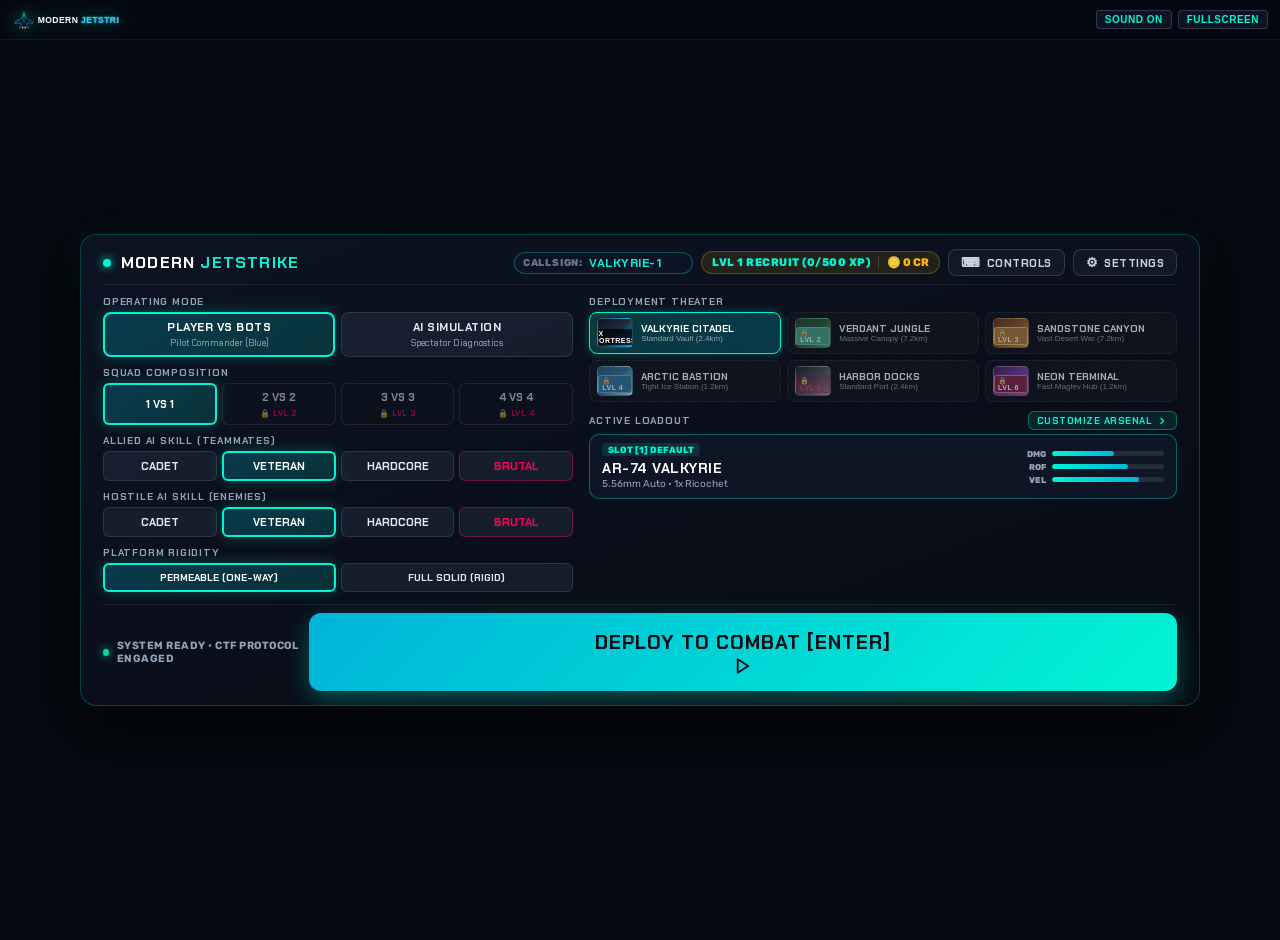
==== commit ab46f09b: "Deploy secondary weapons, ammo drop box, voice orders, flag throw, diagonal flight AI, brutal diffic" ====
--- a/index.html
+++ b/index.html
@@ -3,816 +3,604 @@
   <head>
     <meta charset="UTF-8" />
     <meta name="viewport" content="width=device-width, initial-scale=1.0, maximum-scale=1.0, user-scalable=no" />
-    <title>Modern Jetstrike 2D | Fast-Paced Browser Tactical Shooter</title>
-    <meta name="description" content="Modern Jetstrike 2D: Fast-paced competitive browser tactical shooter inspired by Soldat. 360° jetpack flight, swept ballistics, dynamic grenade physics, and squad CTF warfare with zero install." />
-    <link rel="canonical" href="https://bambadooma-star.github.io/modern-jetstrike-2d/" />
-
-    <!-- Open Graph Protocol (Facebook, Discord, LinkedIn) -->
-    <meta property="og:site_name" content="Modern Jetstrike 2D" />
-    <meta property="og:title" content="Modern Jetstrike 2D | Fast-Paced Browser Tactical Shooter" />
-    <meta property="og:description" content="Zero-lag 60 FPS tactical 2D aerial combat directly in your browser. Master 360° jet boots, swept raycast ballistics, and squad Capture-the-Flag." />
-    <meta property="og:image" content="https://bambadooma-star.github.io/modern-jetstrike-2d/modern-jetstrike-logo.svg" />
-    <meta property="og:url" content="https://bambadooma-star.github.io/modern-jetstrike-2d/" />
-    <meta property="og:type" content="website" />
-
-    <!-- Twitter Cards -->
-    <meta name="twitter:card" content="summary_large_image" />
-    <meta name="twitter:title" content="Modern Jetstrike 2D | Fast-Paced Browser Tactical Shooter" />
-    <meta name="twitter:description" content="Experience high-octane 2D aerial combat inspired by Soldat. Play instantly in browser with zero download." />
-    <meta name="twitter:image" content="https://bambadooma-star.github.io/modern-jetstrike-2d/modern-jetstrike-logo.svg" />
-
+    <title>MODERN JETSTRIKE 2D — Live Combat Arena</title>
+    <meta name="description" content="Play Modern Jetstrike 2D online. Fast-paced 2D tactical combat with jet boots flight, projectile ballistics, 3-tier arena, and intense CTF team matches." />
     <meta name="theme-color" content="#060911" />
     <link rel="icon" type="image/svg+xml" href="./favicon.svg" />
-
-    <!-- Structured Data (JSON-LD) for Search Engines -->
-    <script type="application/ld+json">
-      {
-        "@context": "https://schema.org",
-        "@type": ["SoftwareApplication", "VideoGame"],
-        "name": "Modern Jetstrike 2D",
-        "description": "Fast-paced browser tactical 2D shooter inspired by Soldat. Features 360° jetpack combat, swept raycast ballistics, and squad Capture-The-Flag.",
-        "applicationCategory": "Game",
-        "operatingSystem": "Any Web Browser (HTML5, Canvas, Web Audio)",
-        "genre": ["Action", "Tactical Shooter", "Platformer", "CTF"],
-        "playMode": ["SinglePlayer", "MultiPlayer"],
-        "inLanguage": "en",
-        "url": "https://bambadooma-star.github.io/modern-jetstrike-2d/",
-        "author": {
-          "@type": "Organization",
-          "name": "Modern Jetstrike Team"
-        },
-        "offers": {
-          "@type": "Offer",
-          "price": "0",
-          "priceCurrency": "USD",
-          "availability": "https://schema.org/InStock"
-        }
-      }
-    </script>
-    <link rel="stylesheet" crossorigin href="./assets/style-BB7yL2Ba.css">
+    <script type="module" crossorigin src="./assets/main-mjuyzgRI.js"></script>
+    <link rel="stylesheet" crossorigin href="./assets/style-ZzqsInnn.css">
   </head>
-  <body class="portal-body">
-    <!-- Global Sticky Navigation Bar -->
-    <header class="site-header">
+  <body class="arena-body">
+    <!-- Streamlined Header for Pure Game Arena -->
+    <header class="site-header game-arena-header">
       <div class="header-container">
-        <a href="./index.html" class="brand-link" title="Modern Jetstrike 2D Official Portal">
-          <img src="./modern-jetstrike-logo.svg" alt="Modern Jetstrike 2D" class="header-logo-img" />
-        </a>
-
-        <nav class="site-nav">
-          <a href="#physics" class="nav-link">PHYSICS</a>
-          <a href="#arsenal" class="nav-link">ARSENAL</a>
-          <a href="#play-now" class="nav-link">INSTANT PLAY</a>
-          <a href="#controls" class="nav-link">CONTROLS</a>
-        </nav>
+        <div class="brand-link" id="brand-logo-btn" role="button" title="Open Match Menu" style="cursor: pointer;">
+          <img src="./modern-jetstrike-logo.svg" alt="Modern Jetstrike" class="header-logo-img" />
+        </div>
 
         <div class="header-actions">
-          <a href="./play.html" class="play-now-header-btn" title="Launch Dedicated Game Arena">
-            <span class="pulse-dot"></span>
-            <span>PLAY FREE</span>
-          </a>
-          <a href="https://github.com/bambadooma-star/modern-jetstrike-2d" target="_blank" rel="noopener noreferrer" class="github-pill" title="GitHub Project Repository">
-            <svg class="gh-icon" viewBox="0 0 16 16" width="14" height="14" fill="currentColor">
-              <path d="M8 0C3.58 0 0 3.58 0 8c0 3.54 2.29 6.53 5.47 7.59.4.07.55-.17.55-.38 0-.19-.01-.82-.01-1.49-2.01.37-2.53-.49-2.69-.94-.09-.23-.48-.94-.82-1.13-.28-.15-.68-.52-.01-.53.63-.01 1.08.58 1.23.82.72 1.21 1.87.87 2.33.66.07-.52.28-.87.51-1.07-1.78-.2-3.64-.89-3.64-3.95 0-.87.31-1.59.82-2.15-.08-.2-.36-1.02.08-2.12 0 0 .67-.21 2.2.82.64-.18 1.32-.27 2-.27.68 0 1.36.09 2 .27 1.53-1.04 2.2-.82 2.2-.82.44 1.1.16 1.92.08 2.12.51.56.82 1.27.82 2.15 0 3.07-1.87 3.75-3.65 3.95.29.25.54.73.54 1.48 0 1.07-.01 1.93-.01 2.2 0 .21.15.46.55.38A8.013 8.013 0 0016 8c0-4.42-3.58-8-8-8z"/>
-            </svg>
-            <span>GITHUB</span>
-          </a>
+          <button id="mute-btn" class="header-pill" title="Mute/Unmute Audio">SOUND ON</button>
+          <button id="fullscreen-btn" class="header-pill" title="Toggle Fullscreen">FULLSCREEN</button>
+          <button id="self-destruct-btn" class="header-pill danger" title="Self-Destruct / Force Respawn [K] (15s Penalty)" style="display: none; color: #ff0054; border-color: rgba(255, 0, 84, 0.45); background: rgba(255, 0, 84, 0.12);">RESPAWN [K]</button>
+          <button id="main-menu-btn" class="header-pill danger" title="Pause / Open Match Menu" style="display: none;">MENU [ESC]</button>
         </div>
       </div>
     </header>
 
-    <main id="app">
-      <!-- HERO MARKETING SECTION (CRO & Visual Proof) -->
-      <section class="portal-hero">
-        <div class="hero-content-wrapper">
-          <div class="hero-left">
-            <div class="badge-tag">
-              <span class="live-pulse-glow"></span>
-              <span>TACTICAL 2D AERIAL COMBAT • ZERO INSTALL</span>
-            </div>
-
-            <h1 class="hero-main-title">
-              Modern Jetstrike 2D <span class="title-sub-text">| Fast-Paced Browser Tactical Shooter</span>
-            </h1>
-
-            <p class="hero-subheading">
-              Experience adrenaline-fueled 2D tactical aerial combat directly in your browser with zero install and zero lag at rock-solid 60 FPS. Master 360° jetpack flight, ricochet ballistics, and high-stakes squad Capture-The-Flag battles across living subterranean arenas.
-            </p>
-
-            <div class="hero-cta-group">
-              <a href="./play.html" class="hero-play-cta" title="Launch Modern Jetstrike 2D directly in your browser">
-                <span>PLAY FREE IN BROWSER</span>
+    <div id="app" class="game-app-container">
+      <section id="battle-arena" class="arena-section standalone-arena">
+        <!-- Main Game Canvas -->
+        <canvas id="game-canvas"></canvas>
+
+        <!-- On-Screen Mobile Touch Controls (Call of Duty Mobile Dual-Stick Style) -->
+        <div id="touch-controls" class="touch-overlay" style="display: none;">
+          <!-- Left Thumbstick: Movement (Run, Jump, Drop/Crouch) -->
+          <div id="touch-left-zone" class="touch-zone touch-move-zone">
+            <div id="touch-stick-base" class="stick-base move-stick-base">
+              <div class="stick-ring-guide">
+                <span class="guide-dir guide-up">▲</span>
+                <span class="guide-dir guide-down">▼</span>
+                <span class="guide-dir guide-left">◀</span>
+                <span class="guide-dir guide-right">▶</span>
+              </div>
+              <div id="touch-stick-knob" class="stick-knob move-stick-knob">
+                <div class="knob-dot"></div>
+              </div>
+            </div>
+          </div>
+
+          <!-- Right Zone: Dual-Stick 360° Aim & Fire Joystick + Surrounding Tactical Buttons -->
+          <div id="touch-right-zone" class="touch-zone touch-aim-zone">
+            <!-- 360° Aim & Fire Joystick -->
+            <div id="touch-fire-base" class="stick-base fire-stick-base">
+              <div class="fire-aim-indicator" id="fire-aim-indicator"></div>
+              <div id="touch-fire-knob" class="stick-knob fire-stick-knob">
+                <span class="fire-knob-text">🎯 FIRE</span>
+              </div>
+            </div>
+
+            <!-- Surrounding Action Cluster (Call of Duty Mobile layout) -->
+            <div class="touch-btn-cluster">
+              <button id="touch-btn-jet" class="t-btn t-jet" title="Jet Boost (Fly / Somersault)">
+                <span class="t-icon">🚀</span>
+                <span class="t-label">BOOST</span>
+              </button>
+              <button id="touch-btn-jump" class="t-btn t-jump" title="Jump / Vault">
+                <span class="t-icon">⬆️</span>
+              </button>
+              <button id="touch-btn-prone" class="t-btn t-prone" title="Prone / Crouch">
+                <span class="t-icon">🧎</span>
+              </button>
+              <button id="touch-btn-grenade" class="t-btn t-grenade" title="Grenade (Hold to charge)">
+                <span class="t-icon">💣</span>
+              </button>
+              <button id="touch-btn-reload" class="t-btn t-reload" title="Reload Weapon">
+                <span class="t-icon">🔄</span>
+              </button>
+              <button id="touch-btn-weapon" class="t-btn t-weapon" title="Switch Weapon">
+                <span class="t-icon">🔀</span>
+              </button>
+            </div>
+          </div>
+        </div>
+
+        <!-- Mobile Landscape Orientation Enforcer Overlay -->
+        <div id="rotate-prompt" class="rotate-prompt-overlay" style="display: none;">
+          <div class="rotate-card glass-panel">
+            <div class="rotate-phone-anim">
+              <svg class="phone-svg" viewBox="0 0 80 120" width="70" height="105">
+                <rect x="5" y="5" width="70" height="110" rx="14" ry="14" fill="#0d1527" stroke="#00f5d4" stroke-width="3" />
+                <line x1="28" y1="12" x2="52" y2="12" stroke="#4895ef" stroke-width="2.5" stroke-linecap="round" />
+                <circle cx="40" cy="104" r="4.5" fill="#00f5d4" />
+                <rect x="12" y="20" width="56" height="74" rx="4" ry="4" fill="rgba(0, 245, 212, 0.08)" stroke="rgba(0, 245, 212, 0.25)" stroke-width="1.5" />
+                <circle cx="40" cy="57" r="14" fill="none" stroke="#ff0054" stroke-width="2" stroke-dasharray="3,3" />
+                <circle cx="40" cy="57" r="3" fill="#ff0054" />
+              </svg>
+              <div class="rotate-arrow-indicator">🔄</div>
+            </div>
+            <h2 class="rotate-title">ROTATE DEVICE TO LANDSCAPE</h2>
+            <div class="rotate-sub">TACTICAL HORIZONTAL VIEWPORT</div>
+            <p class="rotate-note">Required for optimal 360° Dual-Stick mobile combat and wide arena visibility.</p>
+            <button id="btn-force-landscape" class="rotate-action-btn">
+              <span>⛶ ENTER FULLSCREEN LANDSCAPE</span>
+            </button>
+          </div>
+        </div>
+
+        <!-- Main Menu & Match Setup Overlay (Sleek 2-Column Tactical War Room) -->
+        <div id="menu-overlay" class="overlay-container">
+          <div class="menu-card glass-panel lobby-modular-warroom">
+            <!-- Header Bar with Quick Action Utilities -->
+            <div class="warroom-header">
+              <div class="brand-badge-box">
+                <span class="live-status-dot"></span>
+                <h1 class="warroom-title">MODERN <span>JETSTRIKE</span></h1>
+              </div>
+
+              <!-- Top Right Utilities (Callsign Nickname, Profile, Controls, Settings) -->
+              <div class="warroom-top-toolbar">
+                <div class="pilot-callsign-box" title="Click to customize combat callsign">
+                  <span class="callsign-label">CALLSIGN:</span>
+                  <input type="text" id="player-nickname-input" class="callsign-input" maxlength="14" value="Valkyrie-1" placeholder="Callsign" />
+                </div>
+                <div id="player-profile-badge" class="profile-pill-compact">
+                  <span id="profile-rank-tag">RECRUIT</span>
+                  <span id="profile-credits-tag">0 CR</span>
+                </div>
+                <button id="open-controls-btn" class="toolbar-pill" type="button" title="View Combat Controls">
+                  <span class="pill-icon">⌨</span>
+                  <span>CONTROLS</span>
+                </button>
+                <button id="open-settings-btn" class="toolbar-pill" type="button" title="Audio & System Preferences">
+                  <span class="pill-icon">⚙</span>
+                  <span>SETTINGS</span>
+                </button>
+              </div>
+            </div>
+
+            <!-- 2-Column Modular Split -->
+            <div class="lobby-split-grid">
+              <!-- Left Panel: Match Rules & Tactical Parameters -->
+              <div class="lobby-col lobby-rules-col">
+                <div class="lobby-group">
+                  <label class="group-label">OPERATING MODE</label>
+                  <div class="button-group mode-pill-group">
+                    <button class="menu-btn mode-btn active" data-mode="pvb">
+                      <span class="btn-primary-text">PLAYER VS BOTS</span>
+                      <span class="btn-sub-label">Pilot Commander (Blue)</span>
+                    </button>
+                    <button class="menu-btn mode-btn cvc-highlight" data-mode="cvc">
+                      <span class="btn-primary-text">AI SIMULATION</span>
+                      <span class="btn-sub-label">Spectator Diagnostics</span>
+                    </button>
+                  </div>
+                </div>
+
+                <div class="lobby-group">
+                  <label class="group-label">SQUAD COMPOSITION</label>
+                  <div class="button-group grid-4-pills">
+                    <button class="menu-btn size-btn" data-size="1v1">1 VS 1</button>
+                    <button class="menu-btn size-btn active" data-size="2v2">2 VS 2</button>
+                    <button class="menu-btn size-btn" data-size="3v3">3 VS 3</button>
+                    <button class="menu-btn size-btn" data-size="4v4">4 VS 4</button>
+                  </div>
+                </div>
+
+                <div class="lobby-group">
+                  <label class="group-label">ALLIED AI SKILL (TEAMMATES)</label>
+                  <div class="button-group grid-4-pills">
+                    <button class="menu-btn ally-diff-btn" data-diff="easy">CADET</button>
+                    <button class="menu-btn ally-diff-btn active" data-diff="medium">VETERAN</button>
+                    <button class="menu-btn ally-diff-btn" data-diff="hard">HARDCORE</button>
+                    <button class="menu-btn ally-diff-btn" data-diff="brutal" style="color:#ff0054;border-color:rgba(255,0,84,0.4);">BRUTAL</button>
+                  </div>
+                </div>
+
+                <div class="lobby-group">
+                  <label class="group-label">HOSTILE AI SKILL (ENEMIES)</label>
+                  <div class="button-group grid-4-pills">
+                    <button class="menu-btn enemy-diff-btn" data-diff="easy">CADET</button>
+                    <button class="menu-btn enemy-diff-btn active" data-diff="medium">VETERAN</button>
+                    <button class="menu-btn enemy-diff-btn" data-diff="hard">HARDCORE</button>
+                    <button class="menu-btn enemy-diff-btn" data-diff="brutal" style="color:#ff0054;border-color:rgba(255,0,84,0.4);">BRUTAL</button>
+                  </div>
+                </div>
+
+                <div class="lobby-group">
+                  <label class="group-label">PLATFORM RIGIDITY</label>
+                  <div class="button-group grid-2-pills">
+                    <button class="menu-btn passability-btn active" data-passability="permeable" title="Permeable grates allow jump-through from below and drop-down">
+                      PERMEABLE (ONE-WAY)
+                    </button>
+                    <button class="menu-btn passability-btn" data-passability="solid" title="All platforms act as 100% solid walls and floors">
+                      FULL SOLID (RIGID)
+                    </button>
+                  </div>
+                </div>
+              </div>
+
+              <!-- Right Panel: Visual Deployment & Active Loadout -->
+              <div class="lobby-col lobby-deploy-col">
+                <!-- Arena Selector -->
+                <div class="lobby-group">
+                  <label class="group-label">DEPLOYMENT THEATER</label>
+                  <div class="map-cards-compact-grid">
+                    <button class="map-card-pill active" data-map="citadel">
+                      <div class="map-thumb-preview thumb-citadel">
+                        <span class="thumb-badge">1X FORTRESS</span>
+                      </div>
+                      <div class="map-text">
+                        <strong>VALKYRIE CITADEL</strong>
+                        <small>Standard Vault (2.4km)</small>
+                      </div>
+                    </button>
+                    <button class="map-card-pill" data-map="jungle">
+                      <div class="map-thumb-preview thumb-jungle">
+                        <span class="thumb-badge" style="background:#10b981;color:#fff;border-color:#34d399;">3X GIANT</span>
+                      </div>
+                      <div class="map-text">
+                        <strong>VERDANT JUNGLE</strong>
+                        <small>Massive Canopy (7.2km)</small>
+                      </div>
+                    </button>
+                    <button class="map-card-pill" data-map="desert">
+                      <div class="map-thumb-preview thumb-desert">
+                        <span class="thumb-badge" style="background:#d97706;color:#fff;border-color:#fbbf24;">3X GIANT</span>
+                      </div>
+                      <div class="map-text">
+                        <strong>SANDSTONE CANYON</strong>
+                        <small>Vast Desert War (7.2km)</small>
+                      </div>
+                    </button>
+                    <button class="map-card-pill" data-map="arctic">
+                      <div class="map-thumb-preview thumb-arctic">
+                        <span class="thumb-badge" style="background:#0284c7;color:#fff;border-color:#38bdf8;">0.5X CQB</span>
+                      </div>
+                      <div class="map-text">
+                        <strong>ARCTIC BASTION</strong>
+                        <small>Tight Ice Station (1.2km)</small>
+                      </div>
+                    </button>
+                    <button class="map-card-pill" data-map="docks">
+                      <div class="map-thumb-preview thumb-docks">
+                        <span class="thumb-badge">1X HARBOR</span>
+                      </div>
+                      <div class="map-text">
+                        <strong>HARBOR DOCKS</strong>
+                        <small>Standard Port (2.4km)</small>
+                      </div>
+                    </button>
+                    <button class="map-card-pill" data-map="neon">
+                      <div class="map-thumb-preview thumb-neon">
+                        <span class="thumb-badge" style="background:#be185d;color:#fff;border-color:#f472b6;">0.5X CQB</span>
+                      </div>
+                      <div class="map-text">
+                        <strong>NEON TERMINAL</strong>
+                        <small>Fast Maglev Hub (1.2km)</small>
+                      </div>
+                    </button>
+                  </div>
+                </div>
+
+                <!-- Active Loadout Tile with Customize Button -->
+                <div class="lobby-group">
+                  <div class="group-header-row">
+                    <label class="group-label">ACTIVE LOADOUT</label>
+                    <button id="open-arsenal-btn" class="customize-arsenal-btn" type="button">
+                      <span>CUSTOMIZE ARSENAL</span>
+                      <svg width="12" height="12" viewBox="0 0 24 24" fill="none" stroke="currentColor" stroke-width="2.5">
+                        <polyline points="9 18 15 12 9 6"></polyline>
+                      </svg>
+                    </button>
+                  </div>
+
+                  <!-- Active Weapon Preview Tile -->
+                  <div id="equipped-weapon-card" class="equipped-weapon-tile" title="Click to customize arsenal">
+                    <div class="wep-preview-left">
+                      <span id="equipped-wep-key" class="wep-key-tag">SLOT [1] DEFAULT</span>
+                      <h4 id="equipped-wep-name" class="wep-name">AR-74 VALKYRIE</h4>
+                      <p id="equipped-wep-type" class="wep-sub">5.56mm Standard Auto • 1x Ricochet</p>
+                    </div>
+                    <div class="wep-preview-right">
+                      <div class="mini-stat-row">
+                        <span class="mini-stat-lbl">DMG</span>
+                        <div class="mini-bar"><div id="stat-bar-dmg" class="bar-inner" style="width: 55%;"></div></div>
+                      </div>
+                      <div class="mini-stat-row">
+                        <span class="mini-stat-lbl">ROF</span>
+                        <div class="mini-bar"><div id="stat-bar-rof" class="bar-inner" style="width: 68%;"></div></div>
+                      </div>
+                      <div class="mini-stat-row">
+                        <span class="mini-stat-lbl">VEL</span>
+                        <div class="mini-bar"><div id="stat-bar-vel" class="bar-inner" style="width: 78%;"></div></div>
+                      </div>
+                    </div>
+                  </div>
+                </div>
+              </div>
+            </div>
+
+            <!-- Footer Dock: Prominent Full-Width Action Trigger -->
+            <div class="warroom-footer">
+              <div class="warroom-status">
+                <span class="status-indicator"></span>
+                <span>SYSTEM READY • CTF PROTOCOL ENGAGED</span>
+              </div>
+              <button id="start-btn" class="cta-button warroom-launch-btn pulse-button">
+                <span class="btn-text">DEPLOY TO COMBAT [ENTER]</span>
                 <svg width="18" height="18" viewBox="0 0 24 24" fill="none" stroke="currentColor" stroke-width="2.5" stroke-linecap="round" stroke-linejoin="round">
                   <polygon points="5 3 19 12 5 21 5 3"></polygon>
                 </svg>
-              </a>
-              <a href="https://github.com/bambadooma-star/modern-jetstrike-2d" target="_blank" rel="noopener noreferrer" class="hero-sec-cta" title="View Source & Architecture on GitHub">
-                <svg class="gh-icon" viewBox="0 0 16 16" width="16" height="16" fill="currentColor">
-                  <path d="M8 0C3.58 0 0 3.58 0 8c0 3.54 2.29 6.53 5.47 7.59.4.07.55-.17.55-.38 0-.19-.01-.82-.01-1.49-2.01.37-2.53-.49-2.69-.94-.09-.23-.48-.94-.82-1.13-.28-.15-.68-.52-.01-.53.63-.01 1.08.58 1.23.82.72 1.21 1.87.87 2.33.66.07-.52.28-.87.51-1.07-1.78-.2-3.64-.89-3.64-3.95 0-.87.31-1.59.82-2.15-.08-.2-.36-1.02.08-2.12 0 0 .67-.21 2.2.82.64-.18 1.32-.27 2-.27.68 0 1.36.09 2 .27 1.53-1.04 2.2-.82 2.2-.82.44 1.1.16 1.92.08 2.12.51.56.82 1.27.82 2.15 0 3.07-1.87 3.75-3.65 3.95.29.25.54.73.54 1.48 0 1.07-.01 1.93-.01 2.2 0 .21.15.46.55.38A8.013 8.013 0 0016 8c0-4.42-3.58-8-8-8z"/>
-                </svg>
-                <span>VIEW ON GITHUB</span>
-              </a>
-            </div>
-
-            <!-- Quick Match Modes Chips -->
-            <div class="quick-launch-grid">
-              <a href="./play.html" class="quick-chip">1v1 DUEL ARENA</a>
-              <a href="./play.html" class="quick-chip">2v2 TACTICAL SKIRMISH</a>
-              <a href="./play.html" class="quick-chip">3v3 SQUAD WARFARE</a>
-              <a href="./play.html" class="quick-chip">4v4 FULL CHAOS</a>
-              <a href="./play.html?mode=cvc" class="quick-chip cvc-chip">AI VS AI SIMULATION</a>
-            </div>
-          </div>
-
-          <!-- Hero Visual Proof: Animated Combat Teaser Frame -->
-          <div class="hero-right">
-            <div class="hero-terminal-card glass-panel">
-              <div class="terminal-bar">
-                <div class="term-dots">
-                  <span class="dot red"></span>
-                  <span class="dot yellow"></span>
-                  <span class="dot green"></span>
-                </div>
-                <span class="term-title">TACTICAL RADAR TELEMETRY // 60 FPS LIVE</span>
-                <span class="term-status-badge">ONLINE</span>
-              </div>
-              <div class="hero-canvas-wrap">
-                <canvas id="hero-teaser-canvas" width="560" height="340"></canvas>
-                <div class="canvas-hud-overlay">
-                  <div class="hud-stat-pill">
-                    <span class="stat-label">ENGINE:</span>
-                    <span class="stat-val highlight-cyan">CANVAS2D 60FPS</span>
-                  </div>
-                  <div class="hud-stat-pill">
-                    <span class="stat-label">BALLISTICS:</span>
-                    <span class="stat-val">SWEPT CONTINUOUS</span>
-                  </div>
-                  <div class="hud-stat-pill">
-                    <span class="stat-label">AUDIO:</span>
-                    <span class="stat-val">SYNTH WEB AUDIO</span>
-                  </div>
-                </div>
-              </div>
+              </button>
+            </div>
+          </div>
+        </div>
+
+        <!-- Dedicated Settings Modal -->
+        <div id="settings-modal" class="overlay-container" style="display: none;">
+          <div class="modal-card glass-panel settings-modal-card">
+            <div class="modal-header">
+              <div class="modal-title-wrap">
+                <span class="modal-badge">PREFERENCES</span>
+                <h2 class="modal-title">AUDIO & SYSTEM SETTINGS</h2>
+              </div>
+              <button id="close-settings-btn" class="modal-close-btn" type="button" aria-label="Close Settings">✕</button>
+            </div>
+            <div class="modal-body">
+              <div class="setting-item-row">
+                <div class="setting-info">
+                  <strong>MASTER SFX VOLUME</strong>
+                  <small>Combat weapons, thrusters, explosions, and impacts</small>
+                </div>
+                <div class="setting-ctrl">
+                  <span id="master-volume-val" class="volume-num">80%</span>
+                  <input type="range" id="master-volume-slider" min="0" max="1" step="0.05" value="0.8" class="vol-slider" />
+                </div>
+              </div>
+              <div class="setting-item-row">
+                <div class="setting-info">
+                  <strong>COMBAT ANNOUNCER VOICE</strong>
+                  <small>Flag captures, killstreaks, and tactical callouts</small>
+                </div>
+                <div class="setting-ctrl">
+                  <span id="voice-volume-val" class="volume-num">90%</span>
+                  <input type="range" id="voice-volume-slider" min="0" max="1" step="0.05" value="0.9" class="vol-slider" />
+                </div>
+              </div>
+              <div class="weapon-compact-card" data-weapon="pistol">
+                <div class="w-card-header">
+                  <span class="w-slot-tag">SEC [Q]</span>
+                  <span class="w-caliber-tag">.45 ACP Tactical</span>
+                </div>
+                <h4 class="w-title">EAGLE-45 PISTOL</h4>
+                <p class="w-type-desc">Combat Sidearm • Semi-Auto Quick Reload</p>
+                <div class="w-specs-row">
+                  <span>DMG: <b>28 HP</b></span>
+                  <span>ROF: <b>6.5 RPS</b></span>
+                  <span>MAG: <b>12</b></span>
+                </div>
+                <button class="menu-btn default-tag" type="button">EQUIP AS DEFAULT</button>
+              </div>
+
+              <div class="weapon-compact-card" data-weapon="knife">
+                <div class="w-card-header">
+                  <span class="w-slot-tag">SEC [Q]</span>
+                  <span class="w-caliber-tag">Aerodynamic Titanium</span>
+                </div>
+                <h4 class="w-title">VIPER THROWING KNIFE</h4>
+                <p class="w-type-desc">Ballistic Blade • Up to 5 Deadly Precision Throws</p>
+                <div class="w-specs-row">
+                  <span>DMG: <b>95 HP</b></span>
+                  <span>ROF: <b>2.0 RPS</b></span>
+                  <span>MAG: <b>5 Uses</b></span>
+                </div>
+                <button class="menu-btn default-tag" type="button">EQUIP AS DEFAULT</button>
+              </div>
+
+              <div class="weapon-compact-card" data-weapon="chainsaw">
+                <div class="w-card-header">
+                  <span class="w-slot-tag">SEC [Q]</span>
+                  <span class="w-caliber-tag">Twin-Stroke 52cc Motor</span>
+                </div>
+                <h4 class="w-title">RIPPER-X CHAINSAW</h4>
+                <p class="w-type-desc">Motorized Melee • Continuous 350 DPS Shredder</p>
+                <div class="w-specs-row">
+                  <span>DMG: <b>18 HP / Tick</b></span>
+                  <span>ROF: <b>22 RPS</b></span>
+                  <span>TANK: <b>75 Fuel</b></span>
+                </div>
+                <button class="menu-btn default-tag" type="button">EQUIP AS DEFAULT</button>
+              </div>
+            </div>
+            <div class="modal-footer">
+              <button id="done-settings-btn" class="cta-button secondary" type="button">
+                <span class="btn-text">CONFIRM & CLOSE</span>
+              </button>
+            </div>
+          </div>
+        </div>
+
+        <!-- Dedicated Controls Manual Modal -->
+        <div id="controls-modal" class="overlay-container" style="display: none;">
+          <div class="modal-card glass-panel controls-modal-card">
+            <div class="modal-header">
+              <div class="modal-title-wrap">
+                <span class="modal-badge">TACTICAL BRIEFING</span>
+                <h2 class="modal-title">COMBAT CONTROLS MANUAL</h2>
+              </div>
+              <button id="close-controls-btn" class="modal-close-btn" type="button" aria-label="Close Controls">✕</button>
+            </div>
+            <div class="modal-body controls-modal-grid">
+              <div class="controls-column">
+                <h3 class="col-heading">KEYBOARD & MOUSE</h3>
+                <div class="control-row"><div class="key-cluster"><kbd>W</kbd> <span class="sep">/</span> <kbd>SPACE</kbd></div><span>Jump / Somersault / Vault</span></div>
+                <div class="control-row"><div class="key-cluster"><kbd>A</kbd> <kbd>D</kbd></div><span>Run Left / Right</span></div>
+                <div class="control-row"><div class="key-cluster"><kbd>X</kbd> <span class="sep">/</span> <kbd>S</kbd></div><span>Prone Lying / Crouch Walk</span></div>
+                <div class="control-row"><div class="key-cluster"><kbd>S</kbd> + <kbd>W</kbd></div><span>Drop Through Grate Floor</span></div>
+                <div class="control-row"><div class="key-cluster"><kbd>SHIFT</kbd> <span class="sep">/</span> <kbd>RMB</kbd></div><span>Jet Boots Thrusters (Boost)</span></div>
+                <div class="control-row"><div class="key-cluster"><kbd>MOUSE</kbd></div><span>360° Continuous Aim & Laser</span></div>
+                <div class="control-row"><div class="key-cluster"><kbd>LMB</kbd></div><span>Fire Equipped Weapon</span></div>
+                <div class="control-row"><div class="key-cluster"><kbd>Q</kbd></div><span>Toggle Secondary Weapon (Pistol / Knife / Chainsaw)</span></div>
+                <div class="control-row"><div class="key-cluster"><kbd>F</kbd></div><span>Throw Carried Flag Forward</span></div>
+                <div class="control-row"><div class="key-cluster"><kbd>E</kbd> <span class="sep">/</span> <kbd>G</kbd></div><span>Hold to Charge Frag Grenade Throw</span></div>
+                <div class="control-row"><div class="key-cluster"><kbd>R</kbd></div><span>Tactical Magazine Reload</span></div>
+                <div class="control-row"><div class="key-cluster"><kbd>1</kbd> - <kbd>4</kbd></div><span>Squad Radio Voice Orders (Announcer)</span></div>
+                <div class="control-row"><div class="key-cluster"><kbd>K</kbd></div><span>Self-Destruct / Force Respawn (15s)</span></div>
+              </div>
+              <div class="controls-column">
+                <h3 class="col-heading">MOBILE DUAL-STICK</h3>
+                <div class="control-row"><div class="key-cluster"><span class="touch-pill">LEFT STICK</span></div><span>Run, Jump & Crouch</span></div>
+                <div class="control-row"><div class="key-cluster"><span class="touch-pill">RIGHT STICK</span></div><span>360° Drag-to-Aim & Auto-Fire</span></div>
+                <div class="control-row"><div class="key-cluster"><span class="touch-pill cyan">🚀 BOOST</span></div><span>Jet Flight & Mid-Air Somersault</span></div>
+                <div class="control-row"><div class="key-cluster"><span class="touch-pill">⬆️ JUMP</span></div><span>Dedicated Vault Button</span></div>
+                <div class="control-row"><div class="key-cluster"><span class="touch-pill">🧎 PRONE</span></div><span>Toggle Prone Profile</span></div>
+                <div class="control-row"><div class="key-cluster"><span class="touch-pill amber">💣 GRENADE</span></div><span>Charge & Throw Explosive</span></div>
+                <div class="control-row"><div class="key-cluster"><span class="touch-pill">🔄 RELOAD</span></div><span>Insert Fresh Magazine</span></div>
+                <div class="control-row"><div class="key-cluster"><span class="touch-pill purple">🔀 WEAPON</span></div><span>Cycle Through All Firearms</span></div>
+              </div>
+            </div>
+            <div class="modal-footer">
+              <button id="done-controls-btn" class="cta-button secondary" type="button">
+                <span class="btn-text">CLOSE MANUAL</span>
+              </button>
+            </div>
+          </div>
+        </div>
+
+        <!-- Dedicated Arsenal Customizer Modal -->
+        <div id="arsenal-modal" class="overlay-container" style="display: none;">
+          <div class="modal-card glass-panel arsenal-modal-card">
+            <div class="modal-header">
+              <div class="modal-title-wrap">
+                <span class="modal-badge">MILITARY ARSENAL</span>
+                <h2 class="modal-title">CUSTOMIZE STARTING WEAPON</h2>
+              </div>
+              <button id="close-arsenal-btn" class="modal-close-btn" type="button" aria-label="Close Arsenal">✕</button>
+            </div>
+            <div class="modal-body arsenal-modal-grid">
+              <!-- 6 Weapon Compact Cards -->
+              <div class="weapon-compact-card active" data-weapon="assault">
+                <div class="w-card-header">
+                  <span class="w-slot-tag">SLOT [1]</span>
+                  <span class="w-caliber-tag">5.56x45mm NATO</span>
+                </div>
+                <h4 class="w-title">AR-74 VALKYRIE</h4>
+                <p class="w-type-desc">Auto Rifle • 1x Terrain Ricochet</p>
+                <div class="w-specs-row">
+                  <span>DMG: <b>24 HP</b></span>
+                  <span>ROF: <b>10 RPS</b></span>
+                  <span>MAG: <b>30</b></span>
+                </div>
+                <button class="menu-btn default-tag" type="button">✓ EQUIPPED DEFAULT</button>
+              </div>
+
+              <div class="weapon-compact-card" data-weapon="shotgun">
+                <div class="w-card-header">
+                  <span class="w-slot-tag">SLOT [2]</span>
+                  <span class="w-caliber-tag">12-Gauge 00 Buck</span>
+                </div>
+                <h4 class="w-title">SPAS-14 BREACHER</h4>
+                <p class="w-type-desc">Combat Shotgun • 7-Pellet Cone & Shockwave</p>
+                <div class="w-specs-row">
+                  <span>DMG: <b>105 HP</b></span>
+                  <span>ROF: <b>1.4 RPS</b></span>
+                  <span>MAG: <b>8</b></span>
+                </div>
+                <button class="menu-btn default-tag" type="button">EQUIP AS DEFAULT</button>
+              </div>
+
+              <div class="weapon-compact-card" data-weapon="sniper">
+                <div class="w-card-header">
+                  <span class="w-slot-tag">SLOT [3]</span>
+                  <span class="w-caliber-tag">.50 BMG Anti-Material</span>
+                </div>
+                <h4 class="w-title">.50 CAL HAWK</h4>
+                <p class="w-type-desc">Sniper Rifle • Laser Sight & Wall Penetration</p>
+                <div class="w-specs-row">
+                  <span>DMG: <b>85 HP</b></span>
+                  <span>ROF: <b>0.8 RPS</b></span>
+                  <span>MAG: <b>5</b></span>
+                </div>
+                <button class="menu-btn default-tag" type="button">EQUIP AS DEFAULT</button>
+              </div>
+
+              <div class="weapon-compact-card" data-weapon="rocket">
+                <div class="w-card-header">
+                  <span class="w-slot-tag">SLOT [4]</span>
+                  <span class="w-caliber-tag">85mm High Explosive</span>
+                </div>
+                <h4 class="w-title">RPG-7 HYDRA</h4>
+                <p class="w-type-desc">Rocket Launcher • Area Blast & Rocket Jump</p>
+                <div class="w-specs-row">
+                  <span>DMG: <b>110 HP</b></span>
+                  <span>ROF: <b>0.75 RPS</b></span>
+                  <span>MAG: <b>1</b></span>
+                </div>
+                <button class="menu-btn default-tag" type="button">EQUIP AS DEFAULT</button>
+              </div>
+
+              <div class="weapon-compact-card" data-weapon="smg">
+                <div class="w-card-header">
+                  <span class="w-slot-tag">SLOT [5]</span>
+                  <span class="w-caliber-tag">9x19mm Parabellum</span>
+                </div>
+                <h4 class="w-title">MP-9 STINGER</h4>
+                <p class="w-type-desc">Submachine Gun • 16 RPS Double Ricochet</p>
+                <div class="w-specs-row">
+                  <span>DMG: <b>14 HP</b></span>
+                  <span>ROF: <b>16 RPS</b></span>
+                  <span>MAG: <b>32</b></span>
+                </div>
+                <button class="menu-btn default-tag" type="button">EQUIP AS DEFAULT</button>
+              </div>
+
+              <div class="weapon-compact-card" data-weapon="flamethrower">
+                <div class="w-card-header">
+                  <span class="w-slot-tag">SLOT [6]</span>
+                  <span class="w-caliber-tag">Napalm Thermal Cell</span>
+                </div>
+                <h4 class="w-title">IGNIS-X VULCAN</h4>
+                <p class="w-type-desc">Flamethrower • Thermal Arc & Burn DoT</p>
+                <div class="w-specs-row">
+                  <span>DMG: <b>Burn DoT</b></span>
+                  <span>ROF: <b>Continuous</b></span>
+                  <span>MAG: <b>100</b></span>
+                </div>
+                <button class="menu-btn default-tag" type="button">EQUIP AS DEFAULT</button>
+              </div>
+            </div>
+            <div class="modal-footer">
+              <button id="done-arsenal-btn" class="cta-button secondary" type="button">
+                <span class="btn-text">CONFIRM LOADOUT</span>
+              </button>
+            </div>
+          </div>
+        </div>
+
+        <!-- Main Menu Return Confirmation / Pause Modal -->
+        <div id="leave-modal" class="overlay-container" style="display: none;">
+          <div class="modal-card glass-panel warning-card">
+            <div class="badge-tag warning">MATCH PAUSED</div>
+            <h2 class="modal-title text-warning">RETURN TO MAIN MENU?</h2>
+            <p class="modal-subtitle">The match is paused. Returning to main menu will discard current match progress and K/D stats.</p>
+
+            <div class="modal-actions">
+              <button id="confirm-leave-btn" class="cta-button danger">
+                <span class="btn-text">YES, RETURN TO MENU</span>
+              </button>
+              <button id="pause-self-destruct-btn" class="cta-button" style="background: rgba(255, 0, 84, 0.22); border: 1.5px solid #ff0054; color: #ff0054;">
+                <span class="btn-text">💀 FORCE RESPAWN [15s]</span>
+              </button>
+              <button id="cancel-leave-btn" class="cta-button secondary">
+                <span class="btn-text">RESUME BATTLE [ESC]</span>
+              </button>
+            </div>
+          </div>
+        </div>
+
+        <!-- Game Over Modal -->
+        <div id="game-over-modal" class="overlay-container" style="display: none;">
+          <div class="modal-card glass-panel">
+            <h2 id="game-over-title" class="modal-title">VICTORY</h2>
+            <p id="game-over-subtitle" class="modal-subtitle">The Blue team captured 5 flags and claimed victory!</p>
+
+            <div id="game-over-score" class="score-display"></div>
+            <div id="game-over-rewards"></div>
+            <div id="game-over-stats" class="stats-summary"></div>
+
+            <div class="modal-actions">
+              <button id="play-again-btn" class="cta-button">
+                <span class="btn-text">PLAY AGAIN</span>
+              </button>
+              <button id="game-over-menu-btn" class="cta-button secondary">
+                <span class="btn-text">MAIN MENU</span>
+              </button>
             </div>
           </div>
         </div>
       </section>
-
-      <!-- SECTION 1: RETRO SOLDAT-STYLE PHYSICS -->
-      <section id="physics" class="portal-section">
-        <div class="section-inner">
-          <div class="section-header">
-            <span class="section-tag">ENGINE ARCHITECTURE</span>
-            <h2 class="section-title">Retro Soldat-Style Physics</h2>
-            <p class="section-desc">Engineered for momentum conservation, 360° acrobatic aerial somersaults, swept continuous collision, and tactical terrain elasticity.</p>
-          </div>
-
-          <div class="features-grid">
-            <div class="feature-box">
-              <div class="feature-icon-badge">
-                <!-- Tactical Jet SVG -->
-                <svg viewBox="0 0 24 24" width="22" height="22" fill="none" stroke="#00f5d4" stroke-width="2" stroke-linecap="round" stroke-linejoin="round">
-                  <polygon points="12 2 19 21 12 17 5 21 12 2"></polygon>
-                </svg>
-              </div>
-              <h3>Jet Boots 360° Flight</h3>
-              <p>Burn thruster propellant with Right-Click or Shift to glide across chasms, out-maneuver heavy artillery, and execute Soldat-style somersaults mid-air.</p>
-            </div>
-
-            <div class="feature-box">
-              <div class="feature-icon-badge">
-                <!-- Fortress Bunker SVG -->
-                <svg viewBox="0 0 24 24" width="22" height="22" fill="none" stroke="#00f5d4" stroke-width="2" stroke-linecap="round" stroke-linejoin="round">
-                  <path d="M3 21h18M3 10h18M5 10V5a2 2 0 0 1 2-2h10a2 2 0 0 1 2 2v5M10 21v-4a2 2 0 0 1 2-2h0a2 2 0 0 1 2 2v4"></path>
-                </svg>
-              </div>
-              <h3>Living Dynamic Arenas</h3>
-              <p>Combat across 6 diverse biomes including subterranean fortresses, tropical rainforests, sandstone canyons, arctic bastions, and industrial rainy harbors.</p>
-            </div>
-
-            <div class="feature-box">
-              <div class="feature-icon-badge">
-                <!-- Friction Wave SVG -->
-                <svg viewBox="0 0 24 24" width="22" height="22" fill="none" stroke="#00f5d4" stroke-width="2" stroke-linecap="round" stroke-linejoin="round">
-                  <path d="M2 12h20M7 8l5 4-5 4M13 8l5 4-5 4"></path>
-                </svg>
-              </div>
-              <h3>Rigid Physical Crates</h3>
-              <p>Zero static lines. Health and grenade crates are rigid physics bodies that tumble, slide, and react dynamically to bullet impact and explosion shockwaves.</p>
-            </div>
-
-            <div class="feature-box">
-              <div class="feature-icon-badge">
-                <!-- Grenade SVG -->
-                <svg viewBox="0 0 24 24" width="22" height="22" fill="none" stroke="#00f5d4" stroke-width="2" stroke-linecap="round" stroke-linejoin="round">
-                  <circle cx="12" cy="13" r="8"></circle>
-                  <path d="M12 5V2M10 2h4M9 8h6"></path>
-                </svg>
-              </div>
-              <h3>Charged Grenades & Bounces</h3>
-              <p>Hold [E] to charge throw power from close-range toss to maximum distance artillery strikes. Elastic grenade physics ricochet off terrain with timed fuses.</p>
-            </div>
-
-            <div class="feature-box">
-              <div class="feature-icon-badge">
-                <!-- Target Reticle SVG -->
-                <svg viewBox="0 0 24 24" width="22" height="22" fill="none" stroke="#00f5d4" stroke-width="2" stroke-linecap="round" stroke-linejoin="round">
-                  <circle cx="12" cy="12" r="10"></circle>
-                  <line x1="22" y1="12" x2="18" y2="12"></line>
-                  <line x1="6" y1="12" x2="2" y2="12"></line>
-                  <line x1="12" y1="6" x2="12" y2="2"></line>
-                  <line x1="12" y1="22" x2="12" y2="18"></line>
-                </svg>
-              </div>
-              <h3>Continuous Swept Ballistics</h3>
-              <p>Liang-Barsky swept continuous collision prevents bullet tunnelling through walls. Features authentic velocity, gravity arcs, and steel ricochets.</p>
-            </div>
-
-            <div class="feature-box">
-              <div class="feature-icon-badge">
-                <!-- Neural Bot AI SVG -->
-                <svg viewBox="0 0 24 24" width="22" height="22" fill="none" stroke="#00f5d4" stroke-width="2" stroke-linecap="round" stroke-linejoin="round">
-                  <rect x="3" y="11" width="18" height="10" rx="2"></rect>
-                  <circle cx="12" cy="5" r="2"></circle>
-                  <path d="M12 7v4M8 15h.01M16 15h.01"></path>
-                </svg>
-              </div>
-              <h3>Tactical Squad Bot AI</h3>
-              <p>Autonomous bots that capture flags, escort carriers, navigate navmesh waypoints, vault obstacles, search for medkits, and engage in tactical AI vs AI wars.</p>
-            </div>
-          </div>
-        </div>
-      </section>
-
-      <!-- SECTION 2: TACTICAL LOADOUT & BALLISTICS -->
-      <section id="arsenal" class="portal-section alternate-bg">
-        <div class="section-inner">
-          <div class="section-header">
-            <span class="section-tag">MILITARY SPECIFICATIONS</span>
-            <h2 class="section-title">Tactical Loadout & Ballistics</h2>
-            <p class="section-desc">6 specialized combat firearms featuring distinct muzzle velocities, recoil impulses, magazine capacities, and tactical ballistics.</p>
-          </div>
-
-          <div class="arsenal-cards-grid">
-            <!-- Weapon 1: Assault -->
-            <div class="arsenal-showcase-card">
-              <div class="card-top">
-                <span class="caliber-tag">5.56x45mm NATO</span>
-                <span class="slot-badge">KEY [1]</span>
-              </div>
-              <div class="card-logo-display">
-                <svg class="showcase-svg" viewBox="0 0 60 24" fill="none" xmlns="http://www.w3.org/2000/svg">
-                  <path d="M4 14 L12 14 L15 12 L22 12 L22 16 L14 16 L10 20 L4 20 Z" fill="#00f5d4" opacity="0.85" />
-                  <path d="M22 11 L54 11 L54 13 L58 13 L58 14 L54 14 L54 15 L22 15 Z" fill="#ffffff" />
-                  <rect x="32" y="8" width="16" height="3" rx="1" fill="#00f5d4" />
-                  <path d="M28 15 L32 23 L26 23 L24 15 Z" fill="#00f5d4" opacity="0.9" />
-                  <path d="M19 16 L21 22 L17 22 L16 16 Z" fill="#ffffff" opacity="0.75" />
-                </svg>
-              </div>
-              <h3 class="wep-title">AR-74 VALKYRIE</h3>
-              <p class="wep-type">Assault Rifle • 1x Ricochet</p>
-              <div class="stat-bars-container">
-                <div class="stat-bar-row">
-                  <span class="stat-name">DAMAGE</span>
-                  <div class="bar-track"><div class="bar-fill" style="width: 55%;"></div></div>
-                  <span class="stat-num">24 HP</span>
-                </div>
-                <div class="stat-bar-row">
-                  <span class="stat-name">FIRE RATE</span>
-                  <div class="bar-track"><div class="bar-fill" style="width: 68%;"></div></div>
-                  <span class="stat-num">10 RPS</span>
-                </div>
-                <div class="stat-bar-row">
-                  <span class="stat-name">VELOCITY</span>
-                  <div class="bar-track"><div class="bar-fill" style="width: 78%;"></div></div>
-                  <span class="stat-num">950 m/s</span>
-                </div>
-              </div>
-              <a href="./play.html" class="arsenal-select-btn">SELECT AS DEFAULT</a>
-            </div>
-
-            <!-- Weapon 2: Shotgun -->
-            <div class="arsenal-showcase-card">
-              <div class="card-top">
-                <span class="caliber-tag">12-Gauge 00 Buck</span>
-                <span class="slot-badge">KEY [2]</span>
-              </div>
-              <div class="card-logo-display">
-                <svg class="showcase-svg" viewBox="0 0 60 24" fill="none" xmlns="http://www.w3.org/2000/svg">
-                  <path d="M6 14 L14 14 L16 12 L24 12 L24 17 L14 17 L12 21 L6 21 Z" fill="#ffbe0b" opacity="0.85" />
-                  <rect x="24" y="10" width="28" height="6" fill="#ffffff" />
-                  <rect x="28" y="17" width="12" height="4" rx="1" fill="#ffbe0b" />
-                  <rect x="52" y="11" width="4" height="4" fill="#ffbe0b" />
-                </svg>
-              </div>
-              <h3 class="wep-title">SPAS-14 BREACHER</h3>
-              <p class="wep-type">Tactical Shotgun • 7 Pellets</p>
-              <div class="stat-bars-container">
-                <div class="stat-bar-row">
-                  <span class="stat-name">DAMAGE</span>
-                  <div class="bar-track"><div class="bar-fill" style="width: 95%; background: #ffbe0b;"></div></div>
-                  <span class="stat-num">105 HP</span>
-                </div>
-                <div class="stat-bar-row">
-                  <span class="stat-name">FIRE RATE</span>
-                  <div class="bar-track"><div class="bar-fill" style="width: 20%; background: #ffbe0b;"></div></div>
-                  <span class="stat-num">1.4 RPS</span>
-                </div>
-                <div class="stat-bar-row">
-                  <span class="stat-name">VELOCITY</span>
-                  <div class="bar-track"><div class="bar-fill" style="width: 60%; background: #ffbe0b;"></div></div>
-                  <span class="stat-num">720 m/s</span>
-                </div>
-              </div>
-              <a href="./play.html" class="arsenal-select-btn">SELECT AS DEFAULT</a>
-            </div>
-
-            <!-- Weapon 3: Sniper -->
-            <div class="arsenal-showcase-card">
-              <div class="card-top">
-                <span class="caliber-tag">.50 BMG Anti-Material</span>
-                <span class="slot-badge">KEY [3]</span>
-              </div>
-              <div class="card-logo-display">
-                <svg class="showcase-svg" viewBox="0 0 60 24" fill="none" xmlns="http://www.w3.org/2000/svg">
-                  <rect x="18" y="11" width="38" height="3" fill="#ffffff" />
-                  <path d="M4 13 L18 13 L18 16 L12 16 L8 21 L3 21 L5 15 L4 15 Z" fill="#70d6ff" opacity="0.85" />
-                  <rect x="22" y="6" width="22" height="4" rx="1" fill="#70d6ff" />
-                </svg>
-              </div>
-              <h3 class="wep-title">.50 CAL HAWK</h3>
-              <p class="wep-type">Sniper Rifle • Laser Sight</p>
-              <div class="stat-bars-container">
-                <div class="stat-bar-row">
-                  <span class="stat-name">DAMAGE</span>
-                  <div class="bar-track"><div class="bar-fill" style="width: 90%; background: #70d6ff;"></div></div>
-                  <span class="stat-num">85 HP</span>
-                </div>
-                <div class="stat-bar-row">
-                  <span class="stat-name">FIRE RATE</span>
-                  <div class="bar-track"><div class="bar-fill" style="width: 15%; background: #70d6ff;"></div></div>
-                  <span class="stat-num">0.8 RPS</span>
-                </div>
-                <div class="stat-bar-row">
-                  <span class="stat-name">VELOCITY</span>
-                  <div class="bar-track"><div class="bar-fill" style="width: 100%; background: #70d6ff;"></div></div>
-                  <span class="stat-num">1400 m/s</span>
-                </div>
-              </div>
-              <a href="./play.html" class="arsenal-select-btn">SELECT AS DEFAULT</a>
-            </div>
-
-            <!-- Weapon 4: Rocket -->
-            <div class="arsenal-showcase-card">
-              <div class="card-top">
-                <span class="caliber-tag">85mm High Explosive</span>
-                <span class="slot-badge">KEY [4]</span>
-              </div>
-              <div class="card-logo-display">
-                <svg class="showcase-svg" viewBox="0 0 60 24" fill="none" xmlns="http://www.w3.org/2000/svg">
-                  <path d="M4 10 L10 12 L10 16 L4 18 Z" fill="#64748b" />
-                  <rect x="10" y="12" width="32" height="4" fill="#94a3b8" />
-                  <path d="M42 11 L48 8 L54 14 L48 20 L42 17 Z" fill="#ff0054" />
-                </svg>
-              </div>
-              <h3 class="wep-title">RPG-7 HYDRA</h3>
-              <p class="wep-type">Rocket Launcher • Area Splash</p>
-              <div class="stat-bars-container">
-                <div class="stat-bar-row">
-                  <span class="stat-name">DAMAGE</span>
-                  <div class="bar-track"><div class="bar-fill" style="width: 100%; background: #ff0054;"></div></div>
-                  <span class="stat-num">110 HP</span>
-                </div>
-                <div class="stat-bar-row">
-                  <span class="stat-name">FIRE RATE</span>
-                  <div class="bar-track"><div class="bar-fill" style="width: 12%; background: #ff0054;"></div></div>
-                  <span class="stat-num">0.75 RPS</span>
-                </div>
-                <div class="stat-bar-row">
-                  <span class="stat-name">VELOCITY</span>
-                  <div class="bar-track"><div class="bar-fill" style="width: 45%; background: #ff0054;"></div></div>
-                  <span class="stat-num">520 m/s</span>
-                </div>
-              </div>
-              <a href="./play.html" class="arsenal-select-btn">SELECT AS DEFAULT</a>
-            </div>
-
-            <!-- Weapon 5: SMG -->
-            <div class="arsenal-showcase-card">
-              <div class="card-top">
-                <span class="caliber-tag">9x19mm Parabellum</span>
-                <span class="slot-badge">KEY [5]</span>
-              </div>
-              <div class="card-logo-display">
-                <svg class="showcase-svg" viewBox="0 0 60 24" fill="none" xmlns="http://www.w3.org/2000/svg">
-                  <rect x="14" y="10" width="26" height="6" rx="1" fill="#ffffff" />
-                  <rect x="18" y="8" width="18" height="2" fill="#b5179e" />
-                  <rect x="22" y="16" width="6" height="8" rx="1" fill="#b5179e" />
-                </svg>
-              </div>
-              <h3 class="wep-title">MP-9 STINGER</h3>
-              <p class="wep-type">Submachine Gun • Double Ricochet</p>
-              <div class="stat-bars-container">
-                <div class="stat-bar-row">
-                  <span class="stat-name">DAMAGE</span>
-                  <div class="bar-track"><div class="bar-fill" style="width: 35%; background: #b5179e;"></div></div>
-                  <span class="stat-num">14 HP</span>
-                </div>
-                <div class="stat-bar-row">
-                  <span class="stat-name">FIRE RATE</span>
-                  <div class="bar-track"><div class="bar-fill" style="width: 100%; background: #b5179e;"></div></div>
-                  <span class="stat-num">16 RPS</span>
-                </div>
-                <div class="stat-bar-row">
-                  <span class="stat-name">VELOCITY</span>
-                  <div class="bar-track"><div class="bar-fill" style="width: 70%; background: #b5179e;"></div></div>
-                  <span class="stat-num">840 m/s</span>
-                </div>
-              </div>
-              <a href="./play.html" class="arsenal-select-btn">SELECT AS DEFAULT</a>
-            </div>
-
-            <!-- Weapon 6: Flamethrower -->
-            <div class="arsenal-showcase-card">
-              <div class="card-top">
-                <span class="caliber-tag">Napalm Thermal Cell</span>
-                <span class="slot-badge">KEY [6]</span>
-              </div>
-              <div class="card-logo-display">
-                <svg class="showcase-svg" viewBox="0 0 60 24" fill="none" xmlns="http://www.w3.org/2000/svg">
-                  <rect x="12" y="11" width="28" height="6" rx="1" fill="#ff4d00" />
-                  <rect x="36" y="8" width="16" height="12" rx="3" fill="#ff8500" opacity="0.8" />
-                  <path d="M4 14 L12 14 L10 20 L4 20 Z" fill="#ffffff" />
-                  <circle cx="52" cy="14" r="3" fill="#ffd100" />
-                </svg>
-              </div>
-              <h3 class="wep-title">IGNIS-X VULCAN</h3>
-              <p class="wep-type">Flamethrower • Burn DoT Effect</p>
-              <div class="stat-bars-container">
-                <div class="stat-bar-row">
-                  <span class="stat-name">DAMAGE</span>
-                  <div class="bar-track"><div class="bar-fill" style="width: 80%; background: #ff4d00;"></div></div>
-                  <span class="stat-num">Burn DoT</span>
-                </div>
-                <div class="stat-bar-row">
-                  <span class="stat-name">FIRE RATE</span>
-                  <div class="bar-track"><div class="bar-fill" style="width: 90%; background: #ff4d00;"></div></div>
-                  <span class="stat-num">Continuous</span>
-                </div>
-                <div class="stat-bar-row">
-                  <span class="stat-name">VELOCITY</span>
-                  <div class="bar-track"><div class="bar-fill" style="width: 40%; background: #ff4d00;"></div></div>
-                  <span class="stat-num">Fluid Arc</span>
-                </div>
-              </div>
-              <a href="./play.html" class="arsenal-select-btn">SELECT AS DEFAULT</a>
-            </div>
-          </div>
-        </div>
-      </section>
-
-      <!-- SECTION 3: PLAY INSTANTLY IN BROWSER (ZERO INSTALL) -->
-      <section id="play-now" class="portal-section">
-        <div class="section-inner">
-          <div class="section-header">
-            <span class="section-tag">INSTANT DEPLOYMENT</span>
-            <h2 class="section-title">Play Instantly in Browser (Zero Install)</h2>
-            <p class="section-desc">No downloads, no client install, no plugins. 100% pure web standards running at native 60 FPS.</p>
-          </div>
-
-          <div class="play-banner-card glass-panel">
-            <div class="play-banner-left">
-              <span class="banner-badge">CTF ARENA V2.4 READY</span>
-              <h3 class="banner-title">READY FOR COMBAT DEPLOYMENT?</h3>
-              <p class="banner-desc">
-                Select your squad size, configure tactical AI threat difficulty, pick your arena biome, and take command in under 2 seconds.
-              </p>
-              <div class="banner-buttons">
-                <a href="./play.html" class="hero-play-cta">
-                  <span>LAUNCH MODERN JETSTRIKE 2D</span>
-                  <svg width="18" height="18" viewBox="0 0 24 24" fill="none" stroke="currentColor" stroke-width="2.5" stroke-linecap="round" stroke-linejoin="round">
-                    <polygon points="5 3 19 12 5 21 5 3"></polygon>
-                  </svg>
-                </a>
-              </div>
-            </div>
-            <div class="play-banner-right">
-              <div class="tech-spec-badge">
-                <span class="tech-icon">⚡</span>
-                <div class="tech-text">
-                  <strong>ZERO INSTALLATION</strong>
-                  <small>Loads instantaneously via CDN</small>
-                </div>
-              </div>
-              <div class="tech-spec-badge">
-                <span class="tech-icon">🎮</span>
-                <div class="tech-text">
-                  <strong>DUAL-STICK MOBILE SUPPORT</strong>
-                  <small>Seamless phone & tablet controls</small>
-                </div>
-              </div>
-              <div class="tech-spec-badge">
-                <span class="tech-icon">🛡️</span>
-                <div class="tech-text">
-                  <strong>PRIVATE & SECURE</strong>
-                  <small>Client-side simulation & domain locked</small>
-                </div>
-              </div>
-            </div>
-          </div>
-        </div>
-      </section>
-
-      <!-- SECTION 4: CONTROLS BRIEFING -->
-      <section id="controls" class="portal-section alternate-bg">
-        <div class="section-inner">
-          <div class="section-header">
-            <span class="section-tag">TACTICAL MANUAL</span>
-            <h2 class="section-title">Combat Controls</h2>
-            <p class="section-desc">Streamlined keybinds for desktop precision and dual-stick touch controls for mobile landscape warfare.</p>
-          </div>
-
-          <div class="controls-master-grid">
-            <!-- Desktop Controls -->
-            <div class="control-cat-box glass-panel">
-              <div class="control-box-header">
-                <span class="platform-badge">DESKTOP</span>
-                <h3>Keyboard & Mouse Setup</h3>
-              </div>
-              <div class="cat-list">
-                <div class="control-row">
-                  <div class="key-cluster"><kbd>W</kbd> <span class="sep">/</span> <kbd>SPACE</kbd></div>
-                  <span>Jump / Vault Obstacles</span>
-                </div>
-                <div class="control-row">
-                  <div class="key-cluster"><kbd>A</kbd> <kbd>D</kbd></div>
-                  <span>Run Left & Right</span>
-                </div>
-                <div class="control-row">
-                  <div class="key-cluster"><kbd>X</kbd> <span class="sep">/</span> <kbd>S</kbd></div>
-                  <span>Prone Lying / Crouch Walk</span>
-                </div>
-                <div class="control-row">
-                  <div class="key-cluster"><kbd>S</kbd> + <kbd>W</kbd></div>
-                  <span>Drop Through Permeable Grates</span>
-                </div>
-                <div class="control-row">
-                  <div class="key-cluster"><kbd>SHIFT</kbd> <span class="sep">/</span> <kbd>RMB</kbd></div>
-                  <span>Jet Boots Thrusters (Boost + Somersault)</span>
-                </div>
-                <div class="control-row">
-                  <div class="key-cluster"><kbd>MOUSE</kbd></div>
-                  <span>360° Weapon Aim & Laser Sight</span>
-                </div>
-                <div class="control-row">
-                  <div class="key-cluster"><kbd>LMB</kbd></div>
-                  <span>Fire Equipped Weapon</span>
-                </div>
-                <div class="control-row">
-                  <div class="key-cluster"><kbd>E</kbd> <span class="sep">/</span> <kbd>G</kbd></div>
-                  <span>Hold to Charge Frag Grenade Throw</span>
-                </div>
-                <div class="control-row">
-                  <div class="key-cluster"><kbd>R</kbd></div>
-                  <span>Tactical Magazine Reload</span>
-                </div>
-                <div class="control-row">
-                  <div class="key-cluster"><kbd>1</kbd> - <kbd>6</kbd></div>
-                  <span>Switch Weapons / Wheel Cycle</span>
-                </div>
-              </div>
-            </div>
-
-            <!-- Mobile Dual-Stick Controls -->
-            <div class="control-cat-box glass-panel">
-              <div class="control-box-header">
-                <span class="platform-badge mobile">MOBILE</span>
-                <h3>Dual-Stick Landscape Layout</h3>
-              </div>
-              <div class="cat-list">
-                <div class="control-row">
-                  <div class="key-cluster"><span class="touch-pill">LEFT THUMBSTICK</span></div>
-                  <span>360° Ground Movement, Jump Up & Drop Down</span>
-                </div>
-                <div class="control-row">
-                  <div class="key-cluster"><span class="touch-pill">RIGHT FIRE STICK</span></div>
-                  <span>360° Drag-to-Aim & Continuous Auto-Fire</span>
-                </div>
-                <div class="control-row">
-                  <div class="key-cluster"><span class="touch-pill cyan">🚀 BOOST</span></div>
-                  <span>Jet Boots Flight & Backflip Somersault</span>
-                </div>
-                <div class="control-row">
-                  <div class="key-cluster"><span class="touch-pill">⬆️ JUMP</span></div>
-                  <span>Dedicated Jump & Vault Button</span>
-                </div>
-                <div class="control-row">
-                  <div class="key-cluster"><span class="touch-pill">🧎 PRONE</span></div>
-                  <span>Toggle Prone Profile Stance</span>
-                </div>
-                <div class="control-row">
-                  <div class="key-cluster"><span class="touch-pill amber">💣 GRENADE</span></div>
-                  <span>Hold to Charge Distance, Release to Throw</span>
-                </div>
-                <div class="control-row">
-                  <div class="key-cluster"><span class="touch-pill">🔄 RELOAD</span></div>
-                  <span>Insert Fresh Magazine</span>
-                </div>
-                <div class="control-row">
-                  <div class="key-cluster"><span class="touch-pill purple">🔀 WEAPON</span></div>
-                  <span>Quick Cycle Through All 6 Firearms</span>
-                </div>
-              </div>
-            </div>
-          </div>
-        </div>
-      </section>
-    </main>
-
-    <!-- Sleek Military-Grade Footer -->
-    <footer class="site-footer">
-      <div class="footer-container">
-        <div class="footer-brand-col">
-          <img src="./modern-jetstrike-logo.svg" alt="Modern Jetstrike 2D" class="header-logo-img" style="height: 40px; margin-bottom: 12px;" />
-          <p class="footer-subtext">Competitive 2D aerial combat engine built with HTML5 Canvas, swept raycast ballistics, and Web Audio API.</p>
-          <div class="system-status-indicator">
-            <span class="status-pulse-dot"></span>
-            <span>SYSTEM OPERATIONAL • PRODUCTION V2.4</span>
-          </div>
-        </div>
-
-        <div class="footer-links-col">
-          <h4>ARENA SECTORS</h4>
-          <div class="links-col">
-            <a href="./play.html">Launch Battle Arena</a>
-            <a href="./play.html?mode=cvc">AI vs AI Simulation</a>
-            <a href="#physics">Physics Engine</a>
-            <a href="#arsenal">Weapons Specifications</a>
-          </div>
-        </div>
-
-        <div class="footer-links-col">
-          <h4>REPOSITORY & DOCS</h4>
-          <div class="links-col">
-            <a href="https://github.com/bambadooma-star/modern-jetstrike-2d" target="_blank" rel="noopener noreferrer">Public GitHub Portal</a>
-            <a href="https://github.com/bambadooma-star/modern-jetstrike-2d-source" target="_blank" rel="noopener noreferrer">Source Repository</a>
-            <a href="#controls">Combat Controls Manual</a>
-          </div>
-        </div>
-      </div>
-      <div class="footer-bottom-bar">
-        <span>&copy; 2026 Modern Jetstrike 2D. Free & Open Source Web Game.</span>
-      </div>
-    </footer>
-
-    <!-- Interactive Hero Canvas Animation Script -->
-    <script>
-      (function() {
-        const canvas = document.getElementById('hero-teaser-canvas');
-        if (!canvas) return;
-        const ctx = canvas.getContext('2d');
-        if (!ctx) return;
-
-        let time = 0;
-        const particles = [];
-        for (let i = 0; i < 30; i++) {
-          particles.push({
-            x: Math.random() * canvas.width,
-            y: Math.random() * canvas.height,
-            vx: (Math.random() - 0.5) * 1.5,
-            vy: (Math.random() - 0.5) * 1.5,
-            size: Math.random() * 2 + 1,
-            alpha: Math.random() * 0.6 + 0.2
-          });
-        }
-
-        function render() {
-          time += 0.025;
-          ctx.fillStyle = '#070b14';
-          ctx.fillRect(0, 0, canvas.width, canvas.height);
-
-          // 1. Grid background
-          ctx.strokeStyle = 'rgba(0, 245, 212, 0.06)';
-          ctx.lineWidth = 1;
-          for (let x = 0; x < canvas.width; x += 35) {
-            ctx.beginPath();
-            ctx.moveTo(x, 0);
-            ctx.lineTo(x, canvas.height);
-            ctx.stroke();
-          }
-          for (let y = 0; y < canvas.height; y += 35) {
-            ctx.beginPath();
-            ctx.moveTo(0, y);
-            ctx.lineTo(canvas.width, y);
-            ctx.stroke();
-          }
-
-          // 2. Rotating Radar Sweep in top corner
-          const rx = canvas.width - 70;
-          const ry = 70;
-          const rRadius = 45;
-          ctx.strokeStyle = 'rgba(0, 245, 212, 0.2)';
-          ctx.beginPath();
-          ctx.arc(rx, ry, rRadius, 0, Math.PI * 2);
-          ctx.stroke();
-          ctx.beginPath();
-          ctx.arc(rx, ry, rRadius * 0.5, 0, Math.PI * 2);
-          ctx.stroke();
-
-          const sweepAngle = time * 2;
-          ctx.fillStyle = 'rgba(0, 245, 212, 0.12)';
-          ctx.beginPath();
-          ctx.moveTo(rx, ry);
-          ctx.arc(rx, ry, rRadius, sweepAngle, sweepAngle + 0.5);
-          ctx.closePath();
-          ctx.fill();
-
-          // Radar blips
-          const blip1Alpha = (Math.sin(time * 3) + 1) * 0.4;
-          ctx.fillStyle = `rgba(255, 0, 84, ${blip1Alpha})`;
-          ctx.beginPath();
-          ctx.arc(rx + 18, ry - 14, 3, 0, Math.PI * 2);
-          ctx.fill();
-
-          // 3. Platform silhouettes
-          ctx.fillStyle = 'rgba(30, 41, 59, 0.85)';
-          ctx.fillRect(40, 240, 220, 16);
-          ctx.fillStyle = '#00f5d4';
-          ctx.fillRect(40, 240, 220, 2);
-
-          ctx.fillStyle = 'rgba(30, 41, 59, 0.85)';
-          ctx.fillRect(300, 210, 220, 16);
-          ctx.fillStyle = '#ff0054';
-          ctx.fillRect(300, 210, 220, 2);
-
-          // 4. Flying Soldier (Blue Pilot) with Jet Thrusters
-          const soldierX = 140 + Math.sin(time) * 45;
-          const soldierY = 170 + Math.cos(time * 1.5) * 25;
-
-          // Jet flame trail
-          ctx.fillStyle = '#00f5d4';
-          ctx.shadowColor = '#00f5d4';
-          ctx.shadowBlur = 10;
-          for (let p = 0; p < 3; p++) {
-            ctx.beginPath();
-            ctx.arc(soldierX - 6 + (Math.random() - 0.5) * 4, soldierY + 12 + Math.random() * 8, 2, 0, Math.PI * 2);
-            ctx.fill();
-          }
-          ctx.shadowBlur = 0;
-
-          // Soldier silhouette
-          ctx.fillStyle = '#38bdf8';
-          ctx.beginPath();
-          ctx.arc(soldierX, soldierY - 8, 6, 0, Math.PI * 2);
-          ctx.fill();
-          ctx.fillStyle = '#0f172a';
-          ctx.fillRect(soldierX - 5, soldierY - 2, 10, 14);
-
-          // Gun & Laser Sight
-          const targetX = 390 + Math.sin(time * 2) * 20;
-          const targetY = 185;
-          ctx.strokeStyle = '#ffffff';
-          ctx.lineWidth = 2.5;
-          ctx.beginPath();
-          ctx.moveTo(soldierX, soldierY + 2);
-          ctx.lineTo(soldierX + 14, soldierY + 1);
-          ctx.stroke();
-
-          // Laser sight
-          ctx.strokeStyle = 'rgba(0, 245, 212, 0.35)';
-          ctx.lineWidth = 1;
-          ctx.setLineDash([4, 4]);
-          ctx.beginPath();
-          ctx.moveTo(soldierX + 14, soldierY + 1);
-          ctx.lineTo(targetX, targetY);
-          ctx.stroke();
-          ctx.setLineDash([]);
-
-          // 5. Enemy Soldier (Red Target)
-          ctx.fillStyle = '#f43f5e';
-          ctx.beginPath();
-          ctx.arc(targetX, targetY - 8, 6, 0, Math.PI * 2);
-          ctx.fill();
-          ctx.fillStyle = '#1e1b4b';
-          ctx.fillRect(targetX - 5, targetY - 2, 10, 14);
-
-          // Floating particles
-          for (const pt of particles) {
-            pt.x += pt.vx;
-            pt.y += pt.vy;
-            if (pt.x < 0) pt.x = canvas.width;
-            if (pt.x > canvas.width) pt.x = 0;
-            if (pt.y < 0) pt.y = canvas.height;
-            if (pt.y > canvas.height) pt.y = 0;
-
-            ctx.fillStyle = `rgba(0, 245, 212, ${pt.alpha})`;
-            ctx.fillRect(pt.x, pt.y, pt.size, pt.size);
-          }
-
-          requestAnimationFrame(render);
-        }
-        render();
-      })();
-    </script>
+    </div>
+
+    <!-- Main Game Script -->
   </body>
 </html>
--- a/assets/style-ZzqsInnn.css
+++ b/assets/style-ZzqsInnn.css
@@ -0,0 +1 @@
+@import "https://fonts.googleapis.com/css2?family=Chakra+Petch:wght@400;600;700&family=Rubik:wght@400;500;700;900&display=swap";*{box-sizing:border-box;-webkit-user-select:none;user-select:none;margin:0;padding:0}body,html{scroll-behavior:smooth;color:#f1f5f9;background-color:#060911;width:100%;min-height:100%;font-family:Rubik,Segoe UI,sans-serif;overflow:hidden auto}#app{width:100%;min-height:100vh;position:relative}.site-header{-webkit-backdrop-filter:blur(14px);z-index:1000;background:#060911f0;border-bottom:1px solid #ffffff14;width:100%;height:56px;position:sticky;top:0;left:0}.header-container{justify-content:space-between;align-items:center;max-width:1440px;height:100%;margin:0 auto;padding:0 20px;display:flex}.brand-link{color:#fff;align-items:center;gap:10px;text-decoration:none;display:flex}.brand-icon{color:#00f5d4;filter:drop-shadow(0 0 10px #00f5d4b3);font-size:20px}.brand-name{letter-spacing:1.5px;font-family:Chakra Petch,sans-serif;font-size:17px;font-weight:900}.brand-name .accent-text{color:#00f5d4}.brand-tag{color:#00f5d4;letter-spacing:.5px;background:#00f5d41f;border:1px solid #00f5d466;border-radius:4px;padding:2px 7px;font-size:10px;font-weight:700}.site-nav{gap:22px;display:flex}.nav-link{color:#94a3b8;letter-spacing:.8px;border-bottom:2px solid #0000;padding:6px 0;font-size:12px;font-weight:700;text-decoration:none;transition:all .2s}.nav-link:hover,.nav-link.active{color:#00f5d4;border-bottom-color:#00f5d4}.header-actions{align-items:center;gap:10px;display:flex}.header-pill{color:#00f5d4;cursor:pointer;background:#0f172ad9;border:1px solid #ffffff26;border-radius:20px;padding:6px 14px;font-size:12px;font-weight:700;transition:all .2s}.header-pill:hover{background:#1e293bf2;border-color:#00f5d4;transform:translateY(-1px)}.header-pill.danger{color:#ff0054;border-color:#ff00544d}.header-pill.danger:hover{background:#ff005433;border-color:#ff0054}.header-pill.muted{color:#94a3b8;border-color:#ffffff14}.github-pill{color:#fff;letter-spacing:.5px;background:linear-gradient(135deg,#1e293b 0%,#0f172a 100%);border:1px solid #fff3;border-radius:20px;align-items:center;gap:7px;padding:6px 14px;font-size:12px;font-weight:800;text-decoration:none;transition:all .2s;display:flex}.github-pill:hover{border-color:#00f5d4;transform:translateY(-1px);box-shadow:0 0 16px #00f5d44d}.arena-section{background:#000;width:100%;height:calc(100vh - 56px);min-height:560px;position:relative;overflow:hidden}canvas#game-canvas{cursor:crosshair;width:100%;height:100%;display:block;position:absolute;top:0;left:0}.top-hud-bar{z-index:50;gap:10px;display:flex;position:absolute;top:16px;right:16px}.hud-pill{color:#00f5d4;cursor:pointer;-webkit-backdrop-filter:blur(8px);backdrop-filter:blur(8px);background:#0f172ad9;border:1px solid #ffffff26;border-radius:20px;padding:8px 16px;font-size:13px;font-weight:700;transition:all .2s}.hud-pill:hover{background:#1e293bf2;border-color:#00f5d4;transform:translateY(-1px)}.hud-pill.danger{color:#ff0054;border-color:#ff00544d}.hud-pill.danger:hover{background:#ff005433;border-color:#ff0054}.hud-pill.muted{color:#94a3b8;border-color:#ffffff14}.modal-actions{gap:14px;display:flex}.cta-button.danger{background:linear-gradient(135deg,#d90429 0%,#ff0054 100%);box-shadow:0 8px 25px #ff005459}.cta-button.secondary{color:#fff;box-shadow:none;background:#1e293bcc;border:1px solid #ffffff26}.cta-button.secondary:hover{background:#334155f2}.badge-tag.warning{color:#ff0054;background:#ff005426;border-color:#ff005459}.text-warning{color:#ff0054;text-shadow:0 0 25px #ff005480}.touch-overlay{pointer-events:none;z-index:40;width:100%;height:100%;position:absolute;top:0;left:0}.touch-zone{pointer-events:auto;-webkit-user-select:none;user-select:none;position:absolute;bottom:16px}#touch-left-zone{justify-content:center;align-items:center;width:170px;height:170px;display:flex;left:18px}.stick-base{-webkit-backdrop-filter:blur(8px);border-radius:50%;justify-content:center;align-items:center;width:132px;height:132px;display:flex;position:relative}.move-stick-base{background:radial-gradient(circle,#0f172a73 0%,#060b18bf 100%);border:2px solid #00f5d459;box-shadow:0 0 16px #00f5d426,inset 0 0 16px #00000080}.stick-ring-guide{pointer-events:none;width:100%;height:100%;position:absolute}.guide-dir{color:#00f5d473;font-size:11px;position:absolute}.guide-up{top:6px;left:50%;transform:translate(-50%)}.guide-down{bottom:6px;left:50%;transform:translate(-50%)}.guide-left{top:50%;left:6px;transform:translateY(-50%)}.guide-right{top:50%;right:6px;transform:translateY(-50%)}.stick-knob{pointer-events:none;border-radius:50%;justify-content:center;align-items:center;transition:box-shadow .12s;display:flex;position:absolute;transform:translate(0)}.move-stick-knob{background:radial-gradient(circle at 35% 35%,#00f5d4,#0077b6);border:2px solid #fff;width:54px;height:54px;box-shadow:0 0 18px #00f5d4b3,inset 0 2px 4px #fff6}.knob-dot{background:#fff;border-radius:50%;width:12px;height:12px;box-shadow:0 0 8px #fff}#touch-right-zone{pointer-events:none;width:280px;height:280px;right:14px}.fire-stick-base{pointer-events:auto;cursor:grab;touch-action:none;background:radial-gradient(circle,#1e0a1480 0%,#0c050ccc 100%);border:2px dashed #ff00548c;border-radius:50%;width:136px;height:136px;position:absolute;bottom:10px;right:10px;box-shadow:0 0 20px #ff005440,inset 0 0 20px #0009}.fire-aim-indicator{transform-origin:0%;pointer-events:none;background:linear-gradient(90deg,#ff0054d9,#0000);width:76px;height:3px;display:none;position:absolute;top:50%;left:50%;box-shadow:0 0 8px #ff0054}.fire-stick-knob{color:#fff;letter-spacing:.5px;-webkit-user-select:none;user-select:none;background:radial-gradient(circle at 35% 35%,#ff0054,#800f2f);border:2px solid #ffccd5;width:62px;height:62px;font-family:Chakra Petch,sans-serif;font-size:11px;font-weight:900;box-shadow:0 0 20px #ff0054a6,inset 0 2px 5px #ffffff80}.fire-stick-knob.active-firing{background:radial-gradient(circle at 35% 35%,#ff4d6d,#d90429);transform:scale(1.06);box-shadow:0 0 30px #ff0054,inset 0 0 10px #fff}.fire-knob-text{pointer-events:none;text-shadow:0 1px 4px #000c}.touch-btn-cluster{pointer-events:none;width:100%;height:100%;position:absolute;top:0;left:0}.t-btn{pointer-events:auto;color:#fff;cursor:pointer;touch-action:none;-webkit-user-select:none;user-select:none;-webkit-backdrop-filter:blur(6px);background:#0f172acc;border:1.5px solid #ffffff40;border-radius:50%;justify-content:center;align-items:center;font-family:Chakra Petch,sans-serif;transition:transform 80ms,filter 80ms,background 80ms;display:flex;position:absolute}.t-btn:active{filter:brightness(1.3);transform:scale(.9)}.t-jet{color:#fff;background:linear-gradient(135deg,#00b4d8bf,#0077b6e6);border:2px solid #00f5d4;border-radius:21px;gap:5px;width:94px;height:42px;font-size:13px;font-weight:800;bottom:160px;right:18px;box-shadow:0 0 18px #00f5d473}.t-jet:active{color:#080c14;background:linear-gradient(135deg,#00f5d4,#0077b6)}.t-jump{background:#141e37d9;border-color:#00f5d466;width:44px;height:44px;font-size:18px;bottom:160px;right:122px}.t-prone{background:#141e37d9;border-color:#4895ef80;width:42px;height:42px;font-size:17px;bottom:160px;right:176px}.t-grenade{background:#28190ad9;border-color:#ffb703;width:48px;height:48px;font-size:18px;bottom:102px;right:162px;box-shadow:0 0 12px #ffb7034d}.t-reload{background:#0a192dd9;border-color:#4895ef;width:44px;height:44px;font-size:17px;bottom:44px;right:162px}.t-weapon{background:#230a28d9;border-color:#b5179e;width:46px;height:46px;font-size:18px;top:15px;right:25px;box-shadow:0 0 12px #b5179e4d}.rotate-prompt-overlay{z-index:99999;-webkit-backdrop-filter:blur(18px);text-align:center;direction:rtl;background:#040710f5;justify-content:center;align-items:center;width:100vw;height:100vh;padding:24px;display:flex;position:fixed;top:0;left:0}.rotate-card{background:#0b1326eb;border:1px solid #00f5d459;border-radius:18px;flex-direction:column;align-items:center;width:100%;max-width:440px;padding:34px 26px;display:flex;box-shadow:0 0 45px #00f5d433,inset 0 0 25px #0009}.rotate-phone-anim{justify-content:center;align-items:center;width:110px;height:110px;margin-bottom:20px;display:flex;position:relative}.phone-svg{transform-origin:50%;filter:drop-shadow(0 0 10px #00f5d466);animation:2.6s ease-in-out infinite phoneLandscapeTilt}@keyframes phoneLandscapeTilt{0%,15%{transform:rotate(0)}40%,80%{transform:rotate(-90deg)}95%,to{transform:rotate(0)}}.rotate-arrow-indicator{font-size:24px;animation:3s linear infinite spinSlow;position:absolute;top:-6px;right:-6px}@keyframes spinSlow{0%{transform:rotate(0)}to{transform:rotate(360deg)}}.rotate-title{color:#00f5d4;text-shadow:0 0 14px #00f5d480;margin:0 0 4px;font-family:Chakra Petch,sans-serif;font-size:22px;font-weight:800}.rotate-sub{letter-spacing:2px;color:#ffffffa6;direction:ltr;margin-bottom:14px;font-family:Chakra Petch,sans-serif;font-size:13px;font-weight:700}.rotate-note{color:#94a3b8;margin:0 0 22px;font-size:14px;line-height:1.5}.rotate-action-btn{color:#080c14;letter-spacing:1px;cursor:pointer;background:linear-gradient(135deg,#00f5d4,#00b4d8);border:none;border-radius:10px;width:100%;padding:14px 20px;font-family:Chakra Petch,sans-serif;font-size:14px;font-weight:800;transition:transform .15s,filter .15s;box-shadow:0 0 25px #00f5d466}.rotate-action-btn:active{filter:brightness(1.2);transform:scale(.96)}@media (orientation:portrait) and (width<=1024px){#rotate-prompt{display:flex!important}}@media (height<=520px){.site-header{height:38px!important;padding:0 12px!important}.site-header .brand-title-wrap{display:none!important}.site-header .header-pill{padding:3px 8px!important;font-size:11px!important}.arena-section,.standalone-arena{height:calc(100vh - 38px)!important;min-height:0!important}.touch-zone{transform-origin:bottom;transform:scale(.88)}}.overlay-container{-webkit-backdrop-filter:blur(12px);backdrop-filter:blur(12px);z-index:100;background:#080c14d9;justify-content:center;align-items:center;width:100%;height:100%;display:flex;position:absolute;top:0;left:0}.glass-panel{background:linear-gradient(145deg,#111827f0,#0f172afa);border:1px solid #ffffff24;border-radius:18px;box-shadow:0 25px 60px #000000b3,0 0 35px #00f5d41f}.menu-card.no-scroll{flex-direction:column;gap:clamp(10px,1.6vh,16px);width:min(92vw,1060px);max-height:88vh;padding:clamp(16px,2.6vh,28px) clamp(20px,2.8vw,36px);display:flex;overflow:hidden}.menu-card.lobby-modular-warroom{box-sizing:border-box;-webkit-backdrop-filter:blur(16px);background:linear-gradient(160deg,#0d1424f0,#070b14fa);border:1px solid #00f5d438;border-radius:16px;flex-direction:column;gap:10px;width:min(95vw,1120px);max-height:92vh;padding:14px 22px;display:flex;overflow:hidden;box-shadow:0 20px 60px #000000e0,0 0 30px #00f5d414}.warroom-header{border-bottom:1px solid #ffffff14;justify-content:space-between;align-items:center;padding-bottom:8px;display:flex}.brand-badge-box{align-items:center;gap:10px;display:flex}.live-status-dot{background:#00f5d4;border-radius:50%;width:8px;height:8px;animation:2s ease-in-out infinite pulse-dot;box-shadow:0 0 10px #00f5d4}@keyframes pulse-dot{0%,to{opacity:1;transform:scale(1)}50%{opacity:.5;transform:scale(.85)}}.warroom-title{color:#fff;letter-spacing:1.2px;margin:0;font-family:Chakra Petch,sans-serif;font-size:16px;font-weight:900;line-height:1}.warroom-title span{color:#00f5d4}.warroom-tag{letter-spacing:1px;color:#00f5d4;background:#00f5d41f;border:1px solid #00f5d447;border-radius:6px;padding:2px 8px;font-size:10px;font-weight:800}.warroom-top-toolbar{align-items:center;gap:8px;display:flex}.pilot-callsign-box{background:#0d1527bf;border:1px solid #00f5d44d;border-radius:12px;align-items:center;gap:6px;padding:2px 8px;transition:all .2s;display:flex}.pilot-callsign-box:focus-within{border-color:#00f5d4;box-shadow:0 0 10px #00f5d440}.callsign-label{letter-spacing:.8px;color:#64748b;font-size:10px;font-weight:800}.callsign-input{color:#00f5d4;text-transform:uppercase;letter-spacing:.5px;background:0 0;border:none;outline:none;width:95px;font-family:Chakra Petch,sans-serif;font-size:12px;font-weight:800}.profile-pill-compact{color:#ffbe0b;background:#ffbe0b1a;border:1px solid #ffbe0b40;border-radius:12px;gap:8px;padding:4px 10px;font-size:11px;font-weight:800;display:flex}.toolbar-pill{color:#cbd5e1;letter-spacing:.5px;cursor:pointer;background:#141e30b3;border:1px solid #ffffff24;border-radius:8px;align-items:center;gap:6px;padding:4px 12px;font-family:Chakra Petch,sans-serif;font-size:11px;font-weight:800;transition:all .18s;display:flex}.toolbar-pill:hover{color:#00f5d4;background:#00f5d41f;border-color:#00f5d4;box-shadow:0 0 10px #00f5d440}.toolbar-pill .pill-icon{font-size:13px}.lobby-split-grid{grid-template-columns:1fr 1.25fr;align-items:stretch;gap:16px;display:grid}.lobby-col{flex-direction:column;gap:9px;display:flex}.lobby-group{flex-direction:column;gap:4px;display:flex}.group-label{color:#94a3b8;letter-spacing:.8px;text-transform:uppercase;font-family:Chakra Petch,sans-serif;font-size:10px;font-weight:800}.group-header-row{justify-content:space-between;align-items:center;display:flex}.customize-arsenal-btn{color:#00f5d4;letter-spacing:.5px;cursor:pointer;background:#00f5d41a;border:1px solid #00f5d459;border-radius:6px;align-items:center;gap:5px;padding:2.5px 8px;font-family:Chakra Petch,sans-serif;font-size:9.5px;font-weight:800;transition:all .15s;display:flex}.customize-arsenal-btn:hover{color:#060911;background:#00f5d4;box-shadow:0 0 10px #00f5d466}.mode-pill-group{grid-template-columns:1fr 1fr;gap:6px;display:grid}.mode-pill-group .menu-btn{border-radius:8px;padding:6px 4px}.mode-pill-group .btn-primary-text{letter-spacing:.5px;font-size:11.5px;font-weight:800}.mode-pill-group .btn-sub-label{color:#94a3b8;font-size:9px}.grid-4-pills{grid-template-columns:repeat(4,1fr);gap:5px;display:grid}.grid-4-pills .menu-btn{border-radius:6px;padding:6px 2px;font-size:11px;font-weight:800}.grid-3-pills{grid-template-columns:repeat(3,1fr);gap:5px;display:grid}.grid-3-pills .menu-btn{border-radius:6px;padding:6px 2px;font-size:11px;font-weight:800}.grid-2-pills{grid-template-columns:repeat(2,1fr);gap:5px;display:grid}.grid-2-pills .menu-btn{border-radius:6px;padding:6px 4px;font-size:10px;font-weight:800}.menu-btn{color:#cbd5e1;cursor:pointer;-webkit-user-select:none;user-select:none;background:#141e30a6;border:1px solid #ffffff1a;border-radius:8px;flex-direction:column;justify-content:center;align-items:center;gap:1px;font-family:Chakra Petch,sans-serif;transition:all .15s;display:flex}.menu-btn:hover{color:#fff;background:#1e2d46bf;border-color:#00f5d466}.menu-btn.active{color:#fff;background:linear-gradient(135deg,#00f5d42e,#00b4d847);border:1.5px solid #00f5d4;box-shadow:0 0 12px #00f5d44d}.size-btn.locked{opacity:.55;cursor:not-allowed;background:#0f141e80;border-color:#ffffff26}.size-btn.locked:hover{background:#0f141e80;border-color:#ff005459;transform:none}.size-btn .lock-pill{color:#ff0054;letter-spacing:.5px;margin-top:2px;font-size:8px;display:block}.map-cards-compact-grid{grid-template-columns:repeat(3,1fr);gap:6px;display:grid}.map-card-pill{cursor:pointer;text-align:left;-webkit-user-select:none;user-select:none;background:#121a2bb3;border:1px solid #ffffff1a;border-radius:8px;align-items:center;gap:8px;padding:5px 7px;transition:all .15s;display:flex}.map-card-pill:hover{background:#1e293bd9;border-color:#00f5d473;transform:translateY(-1px)}.map-card-pill.active{background:linear-gradient(135deg,#00f5d42e,#00b4d840);border:1.5px solid #00f5d4;box-shadow:0 0 10px #00f5d447}.map-card-pill.locked{filter:grayscale(45%);opacity:.65;cursor:not-allowed;border-style:dashed;border-color:#ffffff1f}.map-card-pill.locked:hover{background:#121a2bb3;border-color:#ff005466;transform:none}.map-thumb-preview{border:1px solid #ffffff26;border-radius:5px;flex-shrink:0;justify-content:center;align-items:flex-end;width:36px;height:30px;display:flex;position:relative;overflow:hidden}.thumb-badge{color:#fff;letter-spacing:.5px;background:#000000bf;border-radius:3px;margin-bottom:2px;padding:1px 3px;font-size:7px;font-weight:900;line-height:1}.thumb-badge.badge-locked{color:#ff4d6d;background:#ff005459;border:1px solid #ff005480}.thumb-citadel{background:linear-gradient(135deg,#0f172a,#1e293b,#0ea5e9)}.thumb-jungle{background:linear-gradient(135deg,#14532d,#166534,#22c55e)}.thumb-desert{background:linear-gradient(135deg,#78350f,#b45309,#f59e0b)}.thumb-arctic{background:linear-gradient(135deg,#0369a1,#0284c7,#bae6fd)}.thumb-docks{background:linear-gradient(135deg,#1e293b,#475569,#94a3b8)}.thumb-neon{background:linear-gradient(135deg,#581c87,#9333ea,#ec4899)}.map-card-pill .map-text{flex-direction:column;display:flex;overflow:hidden}.map-card-pill .map-text strong{color:#fff;white-space:nowrap;text-overflow:ellipsis;font-family:Chakra Petch,sans-serif;font-size:10px;font-weight:800;line-height:1.1;overflow:hidden}.map-card-pill .map-text small{color:#94a3b8;white-space:nowrap;text-overflow:ellipsis;font-size:8px;overflow:hidden}.equipped-weapon-tile{cursor:pointer;background:#101828d9;border:1.5px solid #00f5d459;border-radius:10px;justify-content:space-between;align-items:center;padding:8px 12px;transition:all .2s;display:flex}.equipped-weapon-tile:hover{background:#162138e6;border-color:#00f5d4;box-shadow:0 0 16px #00f5d440}.wep-preview-left{flex-direction:column;gap:1px;display:flex}.wep-key-tag{color:#00f5d4;background:#00f5d41f;border-radius:4px;width:fit-content;padding:1.5px 6px;font-size:9px;font-weight:800;display:inline-block}.wep-name{color:#fff;letter-spacing:.5px;margin:2px 0 0;font-family:Chakra Petch,sans-serif;font-size:14px;font-weight:900}.wep-sub{color:#94a3b8;margin:0;font-size:10px}.wep-preview-right{flex-direction:column;gap:3px;min-width:140px;display:flex}.mini-stat-row{color:#cbd5e1;align-items:center;gap:6px;font-size:9px;font-weight:800;display:flex}.mini-stat-lbl{text-align:right;color:#94a3b8;width:22px;font-size:8.5px}.mini-bar{background:#ffffff1a;border-radius:3px;flex:1;height:5px;overflow:hidden}.bar-inner{background:linear-gradient(90deg,#00f5d4,#00b4d8);border-radius:3px;height:100%;transition:width .3s}.warroom-footer{border-top:1px solid #ffffff14;justify-content:space-between;align-items:center;margin-top:2px;padding-top:8px;display:flex}.warroom-status{color:#94a3b8;letter-spacing:.5px;align-items:center;gap:8px;font-size:10.5px;font-weight:700;display:flex}.warroom-status .status-indicator{background:#06d6a0;border-radius:50%;width:7px;height:7px;box-shadow:0 0 8px #06d6a0}.warroom-launch-btn{letter-spacing:1px;color:#060911;cursor:pointer;background:linear-gradient(135deg,#00f5d4,#00b4d8);border:none;border-radius:10px;justify-content:center;align-items:center;gap:8px;width:auto;min-width:260px;padding:9px 24px;font-family:Chakra Petch,sans-serif;font-size:13.5px;font-weight:900;transition:all .2s;display:flex;box-shadow:0 0 20px #00f5d473}.warroom-launch-btn:hover{filter:brightness(1.1);transform:scale(1.02);box-shadow:0 0 30px #00f5d4b3}.settings-modal-card,.controls-modal-card,.arsenal-modal-card{box-sizing:border-box;-webkit-backdrop-filter:blur(20px);background:linear-gradient(160deg,#0f172af5,#080c16fc);border:1.5px solid #00f5d44d;border-radius:16px;flex-direction:column;gap:12px;width:min(92vw,680px);max-height:86vh;padding:18px 24px;display:flex;box-shadow:0 25px 70px #000000e6,0 0 30px #00f5d426}.arsenal-modal-card{width:min(94vw,860px)}.modal-header{border-bottom:1px solid #ffffff14;justify-content:space-between;align-items:center;padding-bottom:8px;display:flex}.modal-title-wrap{flex-direction:column;gap:2px;display:flex}.modal-badge{color:#00f5d4;letter-spacing:1px;background:#00f5d41f;border-radius:4px;width:fit-content;padding:1.5px 7px;font-size:9px;font-weight:800;display:inline-block}.modal-title{color:#fff;letter-spacing:.5px;margin:0;font-family:Chakra Petch,sans-serif;font-size:18px;font-weight:900}.modal-close-btn{color:#94a3b8;cursor:pointer;background:0 0;border:none;border-radius:6px;padding:4px 8px;font-size:18px;transition:all .15s}.modal-close-btn:hover{color:#ff0054;background:#ff005426}.modal-body{max-height:calc(86vh - 120px);padding-right:4px;overflow-y:auto}.modal-footer{border-top:1px solid #ffffff14;justify-content:flex-end;padding-top:10px;display:flex}.setting-item-row{background:#ffffff08;border:1px solid #ffffff14;border-radius:8px;justify-content:space-between;align-items:center;margin-bottom:8px;padding:10px 14px;display:flex}.setting-info{flex-direction:column;gap:2px;display:flex}.setting-info strong{color:#fff;font-family:Chakra Petch,sans-serif;font-size:12px;font-weight:800}.setting-info small{color:#94a3b8;font-size:10px}.setting-ctrl{align-items:center;gap:10px;min-width:170px;display:flex}.setting-ctrl .vol-slider{accent-color:#00f5d4;cursor:pointer;flex:1}.setting-ctrl .volume-num{color:#00f5d4;text-align:right;min-width:36px;font-family:Chakra Petch,sans-serif;font-size:12px;font-weight:800}.controls-modal-grid{grid-template-columns:1fr 1fr;gap:16px;display:grid}.controls-column .col-heading{color:#00f5d4;letter-spacing:1px;border-bottom:1px solid #00f5d433;margin:0 0 8px;padding-bottom:4px;font-family:Chakra Petch,sans-serif;font-size:12px;font-weight:800}.control-row{color:#cbd5e1;border-bottom:1px solid #ffffff0a;justify-content:space-between;align-items:center;padding:4.5px 0;font-size:11px;display:flex}.control-row .key-cluster{align-items:center;gap:4px;display:flex}.control-row kbd{color:#00f5d4;background:#1e293b;border:1px solid #fff3;border-radius:4px;padding:2px 6px;font-family:monospace;font-size:10px;font-weight:800;box-shadow:0 1px 2px #00000080}.control-row .sep{color:#64748b;font-size:9px}.touch-pill{color:#fff;background:#ffffff14;border:1px solid #fff3;border-radius:12px;padding:2px 7px;font-size:9.5px;font-weight:700}.touch-pill.cyan{color:#00f5d4;background:#00f5d41a;border-color:#00f5d466}.touch-pill.amber{color:#ffbe0b;background:#ffbe0b1a;border-color:#ffbe0b66}.touch-pill.purple{color:#c77dff;background:#c77dff1a;border-color:#c77dff66}.arsenal-modal-grid{grid-template-columns:repeat(3,1fr);gap:10px;display:grid}.weapon-compact-card{cursor:pointer;background:#141e30a6;border:1px solid #ffffff1f;border-radius:10px;flex-direction:column;gap:6px;padding:10px 12px;transition:all .2s;display:flex}.w-card-header{justify-content:space-between;align-items:center;font-size:9px;display:flex}.w-slot-tag{color:#00f5d4;background:#00f5d426;border-radius:3px;padding:1px 5px;font-weight:800}.w-caliber-tag{color:#94a3b8;font-size:8.5px}.w-title{color:#fff;margin:0;font-family:Chakra Petch,sans-serif;font-size:13px;font-weight:900}.w-type-desc{color:#94a3b8;margin:0;font-size:9.5px;line-height:1.2}.w-specs-row{color:#cbd5e1;background:#0000004d;border-radius:4px;justify-content:space-between;padding:3px 6px;font-size:9px;display:flex}.w-specs-row b{color:#00f5d4}.weapon-compact-card .default-tag{border-radius:6px;width:100%;margin-top:2px;padding:5px 0;font-size:10px;font-weight:800}.weapon-compact-card.locked-weapon{opacity:.85;border-color:#ffffff1a}.buy-wep-btn{cursor:pointer;color:#ffbe0b!important;background:#ffbe0b2e!important;border:1px solid #ffbe0b!important}.buy-wep-btn:hover{box-shadow:0 0 10px #ffbe0b66;background:#ffbe0b59!important}.buy-wep-btn.cant-afford{opacity:.55;color:#94a3b8!important;background:#64748b26!important;border-color:#64748b!important}.menu-header{text-align:center}.badge-tag{letter-spacing:1.5px;color:#00f5d4;background:#00f5d426;border:1px solid #00f5d44d;border-radius:12px;margin-bottom:4px;padding:3px 12px;font-size:11px;font-weight:800;display:inline-block}.game-title{letter-spacing:2px;color:#fff;text-transform:uppercase;text-shadow:0 0 20px #00f5d44d;font-family:Chakra Petch,sans-serif;font-size:clamp(26px,3.8vh,38px);font-weight:900;line-height:1.1}.game-title span{color:#00f5d4}.game-subtitle{color:#94a3b8;margin-top:2px;font-size:clamp(12px,1.4vh,13px)}.menu-grid{grid-template-columns:1.15fr 1fr;align-items:stretch;gap:clamp(14px,2.2vw,26px);display:grid}.menu-col{flex-direction:column;justify-content:space-between;gap:clamp(8px,1.5vh,14px);display:flex}.setup-section{flex-direction:column;gap:6px;display:flex}.section-label{color:#cbd5e1;letter-spacing:.5px;font-size:12px;font-weight:700}.mode-group{grid-template-columns:1fr 1fr;gap:8px;display:grid}.size-group{grid-template-columns:repeat(4,1fr);gap:8px;display:grid}.diff-group{grid-template-columns:repeat(3,1fr);gap:8px;display:grid}.menu-btn,.choice-btn{color:#e2e8f0;cursor:pointer;background:#1e293b99;border:1px solid #ffffff1a;border-radius:10px;flex-direction:column;align-items:center;gap:2px;padding:clamp(8px,1.2vh,12px) 6px;transition:all .2s;display:flex}.menu-btn:hover,.choice-btn:hover{background:#334155b3;border-color:#00f5d466;transform:translateY(-2px)}.menu-btn.active,.choice-btn.active{color:#fff;background:linear-gradient(145deg,#00b4d840,#00f5d426);border:2px solid #00f5d4;box-shadow:0 0 14px #00f5d440}.menu-btn .btn-top,.choice-btn .title{font-family:Chakra Petch,sans-serif;font-size:13px;font-weight:700}.menu-btn .btn-sub,.choice-btn .desc{color:#94a3b8;font-size:10px}.mode-btn.cvc-highlight.active{border-color:#ffbe0b;box-shadow:0 0 16px #ffbe0b66}.mode-btn.cvc-highlight.active .btn-top{color:#ffbe0b}.weapons-grid-compact{flex-direction:column;gap:5px;display:flex}.weapon-compact-card{cursor:pointer;-webkit-user-select:none;user-select:none;background:#0f172a99;border:1px solid #ffffff14;border-radius:8px;align-items:center;gap:10px;padding:6px 10px;transition:all .15s;display:flex;position:relative}.weapon-compact-card:hover{background:#1e293bb3;border-color:#00f5d466;transform:translate(2px)}.weapon-compact-card.active{background:#00f5d424;border-color:#00f5d4;box-shadow:0 0 10px #00f5d440}.weapon-compact-card.active .w-badge{color:#0f172a;background:#00f5d4;box-shadow:0 0 8px #00f5d499}.weapon-compact-card .default-tag{color:#64748b;text-transform:uppercase;letter-spacing:.5px;border:1px solid #ffffff1a;border-radius:4px;flex-shrink:0;margin-left:auto;padding:2px 7px;font-size:10px;font-weight:800;transition:all .15s}.weapon-compact-card.active .default-tag{color:#00f5d4;background:#00f5d42e;border-color:#00f5d4;font-weight:900}.w-badge{color:#0f172a;background:#00f5d4;border-radius:4px;flex-shrink:0;justify-content:center;align-items:center;width:20px;height:20px;font-size:11px;font-weight:900;display:inline-flex}.w-logo-wrap{background:#00000073;border:1px solid #ffffff14;border-radius:4px;flex-shrink:0;justify-content:center;align-items:center;width:44px;height:24px;padding:2px 4px;display:flex}.weapon-svg{object-fit:contain;filter:drop-shadow(0 0 3px #00f5d459);width:100%;height:100%}.w-details{flex-direction:column;display:flex}.w-details strong{color:#fff;font-size:12px}.w-details span{color:#94a3b8;font-size:10px}.controls-guide-compact{background:#0f172a80;border:1px solid #ffffff14;border-radius:10px;grid-template-columns:repeat(2,1fr);gap:6px;padding:8px 12px;display:grid}.guide-item{color:#cbd5e1;align-items:center;gap:6px;font-size:11px;display:flex}.guide-item .k{color:#00f5d4;letter-spacing:.5px;white-space:nowrap;background:#ffffff1f;border:1px solid #fff3;border-radius:4px;padding:2px 6px;font-size:10px;font-weight:700;display:inline-block}.launch-box{margin-top:auto}.cta-button{color:#080c14;cursor:pointer;background:linear-gradient(135deg,#00b4d8 0%,#00f5d4 100%);border:none;border-radius:12px;flex-direction:column;align-items:center;gap:2px;width:100%;padding:clamp(12px,1.8vh,16px) 20px;transition:all .25s cubic-bezier(.4,0,.2,1);display:flex;box-shadow:0 8px 25px #00f5d44d}.cta-button:hover{filter:brightness(1.1);transform:translateY(-2px);box-shadow:0 12px 30px #00f5d480}.cta-button:active{transform:translateY(1px)}.cta-button .btn-text{letter-spacing:1px;font-family:Chakra Petch,sans-serif;font-size:clamp(16px,2.2vh,20px);font-weight:800}.cta-button .btn-sub{opacity:.85;font-size:11px;font-weight:600}.modal-card{text-align:center;flex-direction:column;gap:20px;width:90%;max-width:520px;padding:36px;display:flex}.modal-title{letter-spacing:2px;font-family:Chakra Petch,sans-serif;font-size:42px;font-weight:900}.text-victory{color:#00f5d4;text-shadow:0 0 25px #00f5d480}.text-defeat{color:#ff0054;text-shadow:0 0 25px #ff005480}.modal-subtitle{color:#cbd5e1;font-size:15px}.score-display{background:#0f172ab3;border-radius:12px;justify-content:center;align-items:center;gap:24px;padding:16px;display:flex}.score-team{font-size:22px;font-weight:800}.score-team.blue{color:#00b4d8}.score-team.red{color:#e63946}.score-team span{font-size:36px}.score-divider{color:#64748b;font-size:28px}.stats-summary{background:#1e293b80;border-radius:10px;justify-content:space-around;padding:12px;font-size:14px;display:flex}.stat-item strong{color:#00f5d4;font-size:16px}.reward-card{text-align:left;background:#0f172ad9;border:1px solid #ffffff1f;border-radius:14px;flex-direction:column;gap:12px;padding:16px 20px;display:flex}.reward-card.victory-reward{border-color:#00f5d466;box-shadow:0 0 20px #00f5d426}.reward-card.defeat-reward{border-color:#ff005459;box-shadow:0 0 20px #ff00541f}.reward-header{justify-content:space-between;align-items:center;display:flex}.reward-badge{letter-spacing:1px;text-transform:uppercase;color:#00f5d4;font-family:Chakra Petch,sans-serif;font-size:13px;font-weight:900}.reward-card.defeat-reward .reward-badge{color:#ffb703}.rank-up-badge{color:#0f172a;background:#ffb703;border-radius:6px;padding:2px 8px;font-size:11px;font-weight:900;animation:1s infinite alternate pulse}.reward-amounts{gap:12px;display:flex}.reward-pill{text-align:center;letter-spacing:.5px;border-radius:8px;flex:1;padding:8px 12px;font-family:Chakra Petch,sans-serif;font-size:18px;font-weight:900}.reward-pill.xp{color:#00f5d4;background:#00f5d426;border:1px solid #00f5d466}.reward-pill.credits{color:#ffb703;background:#ffb70326;border:1px solid #ffb70366}.career-progress{flex-direction:column;gap:6px;margin-top:4px;display:flex}.career-rank-text{color:#cbd5e1;justify-content:space-between;font-size:12px;font-weight:800;display:flex}.career-bar-track{background:#ffffff1a;border-radius:4px;width:100%;height:8px;overflow:hidden}.career-bar-fill{background:linear-gradient(90deg,#00b4d8,#00f5d4);border-radius:4px;height:100%;transition:width .6s cubic-bezier(.4,0,.2,1)}.career-total-credits{color:#94a3b8;margin-top:2px;font-size:11px}.career-total-credits strong{color:#ffb703}.menu-top-strip{justify-content:space-between;align-items:center;width:100%;display:flex}.player-profile-pill{background:#0f172ab3;border:1px solid #ffffff1f;border-radius:20px;align-items:center;gap:8px;padding:4px 10px;font-size:11px;font-weight:800;display:flex}#profile-rank-tag{color:#00f5d4;letter-spacing:.5px}#profile-credits-tag{color:#ffb703;border-left:1px solid #ffffff26;padding-left:8px}@media (width<=900px){.lobby-split-grid{grid-template-columns:1fr;gap:10px}.menu-card.lobby-modular-warroom{max-height:94vh;overflow-y:auto}.controls-modal-grid{grid-template-columns:1fr}.arsenal-modal-grid{grid-template-columns:1fr 1fr}.menu-grid{grid-template-columns:1fr;gap:10px}.menu-card.no-scroll{max-height:94vh;overflow-y:auto}}@media (height<=620px){.menu-card.lobby-modular-warroom{gap:5px;padding:8px 16px}.warroom-header{padding-bottom:4px}.lobby-col{gap:4px}.map-thumb-preview{width:26px;height:20px}.equipped-weapon-tile{padding:5px 10px}}@media (height<=720px){.menu-card.no-scroll{gap:6px;padding:10px 18px}.badge-tag{margin-bottom:2px;padding:2px 8px;font-size:10px}.game-title{font-size:24px}.game-subtitle{display:none}.weapons-grid-compact{gap:3px}.weapon-compact-card{padding:4px 8px}.choice-btn{padding:6px 4px}.choice-btn .title{font-size:11px}.choice-btn .desc{display:none}}.portal-section{background:#080c14;border-top:1px solid #ffffff0f;padding:80px 24px}.portal-section.dark-alt{background:#060910}.section-inner{max-width:1320px;margin:0 auto}.section-header{text-align:center;margin-bottom:54px}.section-tag{color:#00f5d4;letter-spacing:2px;text-transform:uppercase;background:#00f5d41a;border:1px solid #00f5d459;border-radius:20px;margin-bottom:14px;padding:4px 14px;font-size:11px;font-weight:800;display:inline-block}.section-title{letter-spacing:2px;color:#fff;margin-bottom:14px;font-family:Chakra Petch,sans-serif;font-size:clamp(28px,4vw,42px);font-weight:900}.section-desc{color:#94a3b8;max-width:680px;margin:0 auto;font-size:15px;line-height:1.6}.arsenal-cards-grid{grid-template-columns:repeat(auto-fit,minmax(230px,1fr));gap:20px;display:grid}.arsenal-showcase-card{-webkit-backdrop-filter:blur(8px);backdrop-filter:blur(8px);background:#0f172ab3;border:1px solid #ffffff1a;border-radius:14px;flex-direction:column;padding:24px 20px;transition:all .3s cubic-bezier(.4,0,.2,1);display:flex}.arsenal-showcase-card:hover{border-color:#00f5d466;transform:translateY(-4px);box-shadow:0 14px 30px #0006,0 0 20px #00f5d426}.arsenal-showcase-card.active{background:#0f172ae6;border-color:#00f5d4;box-shadow:0 0 25px #00f5d440}.card-top{justify-content:space-between;align-items:center;margin-bottom:18px;display:flex}.caliber-tag{color:#94a3b8;background:#ffffff0f;border-radius:4px;padding:3px 8px;font-size:10px;font-weight:700}.slot-badge{color:#00f5d4;font-family:Chakra Petch,sans-serif;font-size:11px;font-weight:800}.card-logo-display{background:#0006;border:1px solid #ffffff0f;border-radius:8px;justify-content:center;align-items:center;height:64px;margin-bottom:18px;padding:8px 16px;display:flex}.showcase-svg{object-fit:contain;filter:drop-shadow(0 0 6px #00f5d466);width:100%;height:100%}.wep-title{letter-spacing:.5px;color:#fff;margin-bottom:4px;font-family:Chakra Petch,sans-serif;font-size:18px;font-weight:800}.wep-type{color:#94a3b8;margin-bottom:18px;font-size:11px}.specs-list{border-top:1px solid #ffffff14;flex-direction:column;gap:8px;margin-bottom:22px;padding-top:14px;font-size:12px;display:flex}.spec-row{justify-content:space-between;align-items:center;display:flex}.spec-row span{color:#94a3b8}.spec-row strong{color:#f1f5f9}.highlight-cyan{color:#00f5d4!important}.highlight-amber{color:#ffb703!important}.highlight-blue{color:#70d6ff!important}.highlight-red{color:#ff0054!important}.highlight-purple{color:#b5179e!important}.arsenal-select-btn{color:#fff;letter-spacing:1px;cursor:pointer;background:#ffffff14;border:1px solid #ffffff26;border-radius:8px;width:100%;margin-top:auto;padding:10px;font-family:Chakra Petch,sans-serif;font-size:12px;font-weight:700;transition:all .2s}.arsenal-select-btn:hover{color:#00f5d4;background:#00f5d42e;border-color:#00f5d4}.arsenal-select-btn.equipped{color:#080c14;background:#00f5d4;border-color:#00f5d4;font-weight:900}.features-grid{grid-template-columns:repeat(auto-fit,minmax(320px,1fr));gap:24px;display:grid}.feature-card{background:#0f172a99;border:1px solid #ffffff14;border-radius:12px;padding:28px 24px;transition:all .25s}.feature-card:hover{background:#0f172ad9;border-color:#00f5d459;transform:translateY(-3px)}.feature-icon{margin-bottom:16px;font-size:32px}.feature-card h4{color:#fff;margin-bottom:10px;font-family:Chakra Petch,sans-serif;font-size:18px;font-weight:700}.feature-card p{color:#94a3b8;font-size:14px;line-height:1.6}.controls-matrix-wrap{background:#0f172ab3;border:1px solid #ffffff1a;border-radius:14px;overflow-x:auto}.controls-table{border-collapse:collapse;text-align:left;width:100%;font-size:13px}.controls-table th{color:#00f5d4;letter-spacing:1px;background:#0a0f1ae6;border-bottom:1px solid #ffffff1a;padding:16px 20px;font-family:Chakra Petch,sans-serif;font-size:13px;font-weight:800}.controls-table td{color:#cbd5e1;border-bottom:1px solid #ffffff0d;padding:14px 20px}.controls-table tr:hover td{background:#00f5d408}.k-badge{color:#00f5d4;background:#ffffff1a;border:1px solid #fff3;border-radius:4px;padding:3px 8px;font-size:11px;font-weight:700;display:inline-block;box-shadow:0 2px 4px #0000004d}.site-footer{background:#04060b;border-top:1px solid #ffffff14;padding:60px 24px 30px}.footer-container{grid-template-columns:2fr 1fr 1.5fr;gap:40px;max-width:1320px;margin:0 auto;display:grid}.brand-col .brand-link{margin-bottom:16px}.footer-text{color:#94a3b8;max-width:440px;margin-bottom:20px;font-size:13px;line-height:1.6}.footer-pills{flex-wrap:wrap;gap:8px;display:flex}.tech-tag{color:#00f5d4;background:#ffffff0d;border:1px solid #ffffff1a;border-radius:20px;padding:3px 9px;font-size:11px;font-weight:600}.footer-heading{color:#fff;letter-spacing:1px;margin-bottom:18px;font-family:Chakra Petch,sans-serif;font-size:13px;font-weight:800}.links-col{flex-direction:column;gap:10px;display:flex}.links-col a{color:#94a3b8;font-size:13px;text-decoration:none;transition:color .2s}.links-col a:hover{color:#00f5d4}.footer-subtext{color:#94a3b8;margin-bottom:16px;font-size:13px;line-height:1.5}.gh-cta{margin-bottom:16px;padding:10px 18px;text-decoration:none;display:inline-block}.copyright-tag{color:#64748b;font-size:11px;display:block}.header-logo-img{filter:drop-shadow(0 0 10px #00f5d466);width:auto;height:38px;transition:transform .2s;display:block}.header-logo-img:hover{transform:scale(1.02)}.home-link-pill{align-items:center;gap:6px;font-weight:800;text-decoration:none;display:inline-flex;color:#00f5d4!important;background:#00f5d41f!important;border-color:#00f5d480!important}.home-link-pill:hover{transform:translateY(-1px);background:#00f5d440!important}.play-now-header-btn{color:#060911!important;letter-spacing:1px!important;background:linear-gradient(135deg,#00f5d4,#0ea5e9)!important;border-radius:6px!important;align-items:center!important;gap:8px!important;padding:8px 18px!important;font-weight:900!important;text-decoration:none!important;transition:all .2s!important;display:inline-flex!important;box-shadow:0 0 16px #00f5d480!important}.play-now-header-btn:hover{transform:scale(1.05)!important;box-shadow:0 0 24px #00f5d4cc!important}.volume-section{margin-top:10px}.volume-controls-row{grid-template-columns:1fr 1fr;gap:12px;margin-top:6px;display:grid}.volume-control-box{background:#0f172ab3;border:1px solid #ffffff1a;border-radius:8px;flex-direction:column;gap:6px;padding:8px 12px;display:flex}.volume-label-row{letter-spacing:.8px;color:#94a3b8;justify-content:space-between;align-items:center;font-size:11px;font-weight:700;display:flex}.volume-label-row span:last-child{color:#00f5d4;font-family:Chakra Petch,monospace;font-size:12px;font-weight:900}.vol-slider{-webkit-appearance:none;cursor:pointer;background:#1e293b;border-radius:3px;outline:none;width:100%;height:6px}.vol-slider::-webkit-slider-thumb{-webkit-appearance:none;cursor:pointer;background:#00f5d4;border-radius:50%;width:16px;height:16px;transition:transform .15s;box-shadow:0 0 10px #00f5d4e6}.vol-slider::-webkit-slider-thumb:hover{transform:scale(1.25)}.vol-slider::-moz-range-thumb{cursor:pointer;background:#00f5d4;border:none;border-radius:50%;width:16px;height:16px;box-shadow:0 0 10px #00f5d4e6}.arena-body{height:100vh;overflow:hidden}.site-header.game-arena-header{border-bottom:1px solid #ffffff0f;height:40px!important}.site-header.game-arena-header .header-container{padding:0 12px}.site-header.game-arena-header .header-logo-img{max-width:140px;height:24px!important}.site-header.game-arena-header .header-actions{gap:6px}.site-header.game-arena-header .header-pill{letter-spacing:.5px;border-radius:4px!important;padding:3px 8px!important;font-size:10px!important}.standalone-arena{height:calc(100vh - 40px)!important;min-height:calc(100vh - 40px)!important}.portal-hero{text-align:center;flex-direction:column;align-items:center;max-width:1200px;margin:0 auto;padding:80px 20px 60px;display:flex;position:relative}.hero-brand-logo-wrap{width:100%;max-width:580px;margin-bottom:24px}.hero-main-logo{filter:drop-shadow(0 0 25px #00f5d459);width:100%;height:auto;animation:4s ease-in-out infinite alternate logoPulse}@keyframes logoPulse{0%{filter:drop-shadow(0 0 20px #00f5d44d);transform:scale(1)}to{filter:drop-shadow(0 0 35px #00f5d480);transform:scale(1.02)}}.hero-subheading{color:#94a3b8;max-width:780px;margin-bottom:34px;font-size:19px;line-height:1.6}.hero-cta-group{flex-wrap:wrap;justify-content:center;gap:16px;margin-bottom:40px;display:flex}.hero-play-cta{color:#060911;letter-spacing:1.5px;background:linear-gradient(135deg,#00f5d4 0%,#0ea5e9 100%);border-radius:8px;align-items:center;gap:12px;padding:16px 36px;font-family:Chakra Petch,sans-serif;font-size:18px;font-weight:900;text-decoration:none;transition:all .25s;display:inline-flex;position:relative;overflow:hidden;box-shadow:0 0 30px #00f5d499,inset 0 0 10px #fff6}.hero-play-cta:hover{transform:translateY(-3px)scale(1.03);box-shadow:0 0 45px #00f5d4d9}.hero-sec-cta{color:#f1f5f9;letter-spacing:1px;background:#1e293bcc;border:1px solid #ffffff26;border-radius:8px;align-items:center;gap:10px;padding:16px 28px;font-family:Chakra Petch,sans-serif;font-size:16px;font-weight:700;text-decoration:none;transition:all .2s;display:inline-flex}.hero-sec-cta:hover{color:#00f5d4;background:#334155e6;border-color:#00f5d4}.quick-launch-grid{flex-wrap:wrap;justify-content:center;gap:12px;margin-top:10px;display:flex}.quick-chip{color:#cbd5e1;background:#0f172acc;border:1px solid #00f5d440;border-radius:20px;padding:8px 16px;font-size:13px;font-weight:600;text-decoration:none;transition:all .2s}.quick-chip:hover{color:#00f5d4;background:#00f5d41a;border-color:#00f5d4;transform:translateY(-2px)}.features-grid{grid-template-columns:repeat(auto-fit,minmax(260px,1fr));gap:20px;max-width:1200px;margin:0 auto;padding:0 20px;display:grid}.feature-box{background:#0f172ab3;border:1px solid #ffffff14;border-radius:10px;padding:24px;transition:all .25s;position:relative;overflow:hidden}.feature-box:hover{border-color:#00f5d466;transform:translateY(-4px);box-shadow:0 10px 25px #0006}.feature-icon-badge{margin-bottom:14px;font-size:28px}.feature-box h3{color:#f8fafc;margin-bottom:10px;font-family:Chakra Petch,sans-serif;font-size:18px;font-weight:800}.feature-box p{color:#94a3b8;font-size:14px;line-height:1.6}@media (width<=900px){.site-nav{display:none}.footer-container{grid-template-columns:1fr;gap:30px}}.portal-hero{max-width:1320px;margin:0 auto;padding:60px 24px 70px;position:relative}.hero-content-wrapper{grid-template-columns:1.1fr .95fr;align-items:center;gap:40px;display:grid}.hero-left{text-align:left;flex-direction:column;gap:16px;display:flex}.hero-main-title{color:#fff;letter-spacing:1.5px;margin:0;font-family:Chakra Petch,sans-serif;font-size:clamp(32px,4.5vw,48px);font-weight:900;line-height:1.15}.hero-main-title .title-sub-text{color:#00f5d4;letter-spacing:1px;margin-top:6px;font-size:clamp(18px,2.2vw,24px);font-weight:700;display:block}.hero-subheading{color:#94a3b8;max-width:620px;margin:0;font-size:16px;line-height:1.65}.hero-cta-group{flex-wrap:wrap;align-items:center;gap:14px;margin-top:8px;display:flex}.hero-right{justify-content:center;display:flex}.hero-terminal-card{background:linear-gradient(160deg,#0f172af2,#080c16fa);border:1.5px solid #00f5d447;border-radius:14px;width:100%;max-width:560px;overflow:hidden;box-shadow:0 25px 60px #000000bf,0 0 35px #00f5d41f}.terminal-bar{background:#080c16e6;border-bottom:1px solid #ffffff14;justify-content:space-between;align-items:center;padding:8px 14px;display:flex}.term-dots{gap:6px;display:flex}.term-dots .dot{border-radius:50%;width:9px;height:9px}.term-dots .dot.red{background:#ff5f56}.term-dots .dot.yellow{background:#ffbd2e}.term-dots .dot.green{background:#27c93f}.term-title{color:#94a3b8;letter-spacing:.5px;font-family:monospace;font-size:10px;font-weight:700}.term-status-badge{color:#00f5d4;letter-spacing:1px;background:#00f5d426;border:1px solid #00f5d459;border-radius:4px;padding:2px 6px;font-family:Chakra Petch,sans-serif;font-size:9px;font-weight:800}.hero-canvas-wrap{aspect-ratio:16/10;background:#060910;width:100%;position:relative}#hero-teaser-canvas{width:100%;height:100%;display:block}.canvas-hud-overlay{pointer-events:none;flex-wrap:wrap;gap:8px;display:flex;position:absolute;bottom:8px;left:8px;right:8px}.hud-stat-pill{-webkit-backdrop-filter:blur(4px);backdrop-filter:blur(4px);background:#080c16d9;border:1px solid #ffffff1f;border-radius:4px;align-items:center;gap:5px;padding:3px 7px;font-family:monospace;font-size:9px;display:flex}.hud-stat-pill .stat-label{color:#64748b;font-weight:700}.hud-stat-pill .stat-val{color:#cbd5e1;font-weight:800}.hud-stat-pill .highlight-cyan{color:#00f5d4}.stat-bars-container{background:#080c1699;border:1px solid #ffffff0d;border-radius:8px;flex-direction:column;gap:7px;margin:14px 0 18px;padding:10px 12px;display:flex}.stat-bar-row{align-items:center;gap:8px;font-family:Chakra Petch,sans-serif;font-size:10px;font-weight:700;display:flex}.stat-bar-row .stat-name{color:#94a3b8;letter-spacing:.5px;width:62px;font-size:9.5px}.stat-bar-row .bar-track{background:#ffffff1a;border-radius:3px;flex:1;height:6px;overflow:hidden}.stat-bar-row .bar-fill{background:linear-gradient(90deg,#00f5d4,#00b4d8);border-radius:3px;height:100%}.stat-bar-row .stat-num{text-align:right;color:#fff;width:58px;font-size:9.5px}.card-logo-display{justify-content:center;align-items:center;height:50px;margin-bottom:10px;display:flex}.showcase-svg{filter:drop-shadow(0 0 10px #00f5d44d);width:80px;height:32px}.arsenal-showcase-card .wep-title{color:#fff;letter-spacing:.5px;margin:0 0 4px;font-family:Chakra Petch,sans-serif;font-size:16px;font-weight:900}.arsenal-showcase-card .wep-type{color:#94a3b8;margin:0;font-size:11px}.arsenal-select-btn{text-align:center;color:#00f5d4;letter-spacing:.5px;background:#141e30cc;border:1px solid #00f5d459;border-radius:8px;margin-top:auto;padding:8px 12px;font-family:Chakra Petch,sans-serif;font-size:11px;font-weight:800;text-decoration:none;transition:all .2s}.arsenal-select-btn:hover,.arsenal-select-btn.equipped{color:#060911;background:#00f5d4;box-shadow:0 0 16px #00f5d480}.play-banner-card{background:linear-gradient(160deg,#0f172af0,#080c16fa);border:1.5px solid #00f5d440;border-radius:16px;grid-template-columns:1.3fr 1fr;align-items:center;gap:30px;padding:36px 40px;display:grid}.play-banner-left{flex-direction:column;gap:12px;display:flex}.banner-badge{letter-spacing:1.5px;color:#00f5d4;background:#00f5d41f;border:1px solid #00f5d44d;border-radius:4px;width:fit-content;padding:2px 8px;font-family:Chakra Petch,sans-serif;font-size:10px;font-weight:800}.banner-title{color:#fff;letter-spacing:1px;margin:0;font-family:Chakra Petch,sans-serif;font-size:26px;font-weight:900}.banner-desc{color:#94a3b8;margin:0;font-size:14px;line-height:1.6}.play-banner-right{flex-direction:column;gap:12px;display:flex}.tech-spec-badge{background:#080c16b3;border:1px solid #ffffff14;border-radius:10px;align-items:center;gap:12px;padding:12px 16px;display:flex}.tech-icon{font-size:20px}.tech-text{flex-direction:column;display:flex}.tech-text strong{color:#fff;letter-spacing:.5px;font-family:Chakra Petch,sans-serif;font-size:12px;font-weight:800}.tech-text small{color:#94a3b8;font-size:10.5px}.controls-master-grid{grid-template-columns:1fr 1fr;gap:24px;display:grid}.control-cat-box{background:#0f172abf;border:1px solid #ffffff1a;border-radius:14px;padding:24px 22px}.control-box-header{border-bottom:1px solid #ffffff14;align-items:center;gap:10px;margin-bottom:16px;padding-bottom:10px;display:flex}.control-box-header h3{color:#fff;margin:0;font-family:Chakra Petch,sans-serif;font-size:16px;font-weight:800}.platform-badge{letter-spacing:1px;color:#00f5d4;background:#00f5d41f;border:1px solid #00f5d459;border-radius:4px;padding:2px 7px;font-family:Chakra Petch,sans-serif;font-size:9.5px;font-weight:800}.platform-badge.mobile{color:#c77dff;background:#c77dff1f;border-color:#c77dff59}.cat-list{flex-direction:column;gap:4px;display:flex}@media (width<=900px){.hero-content-wrapper{grid-template-columns:1fr}.hero-left{text-align:center;align-items:center}.play-banner-card,.controls-master-grid{grid-template-columns:1fr}}
